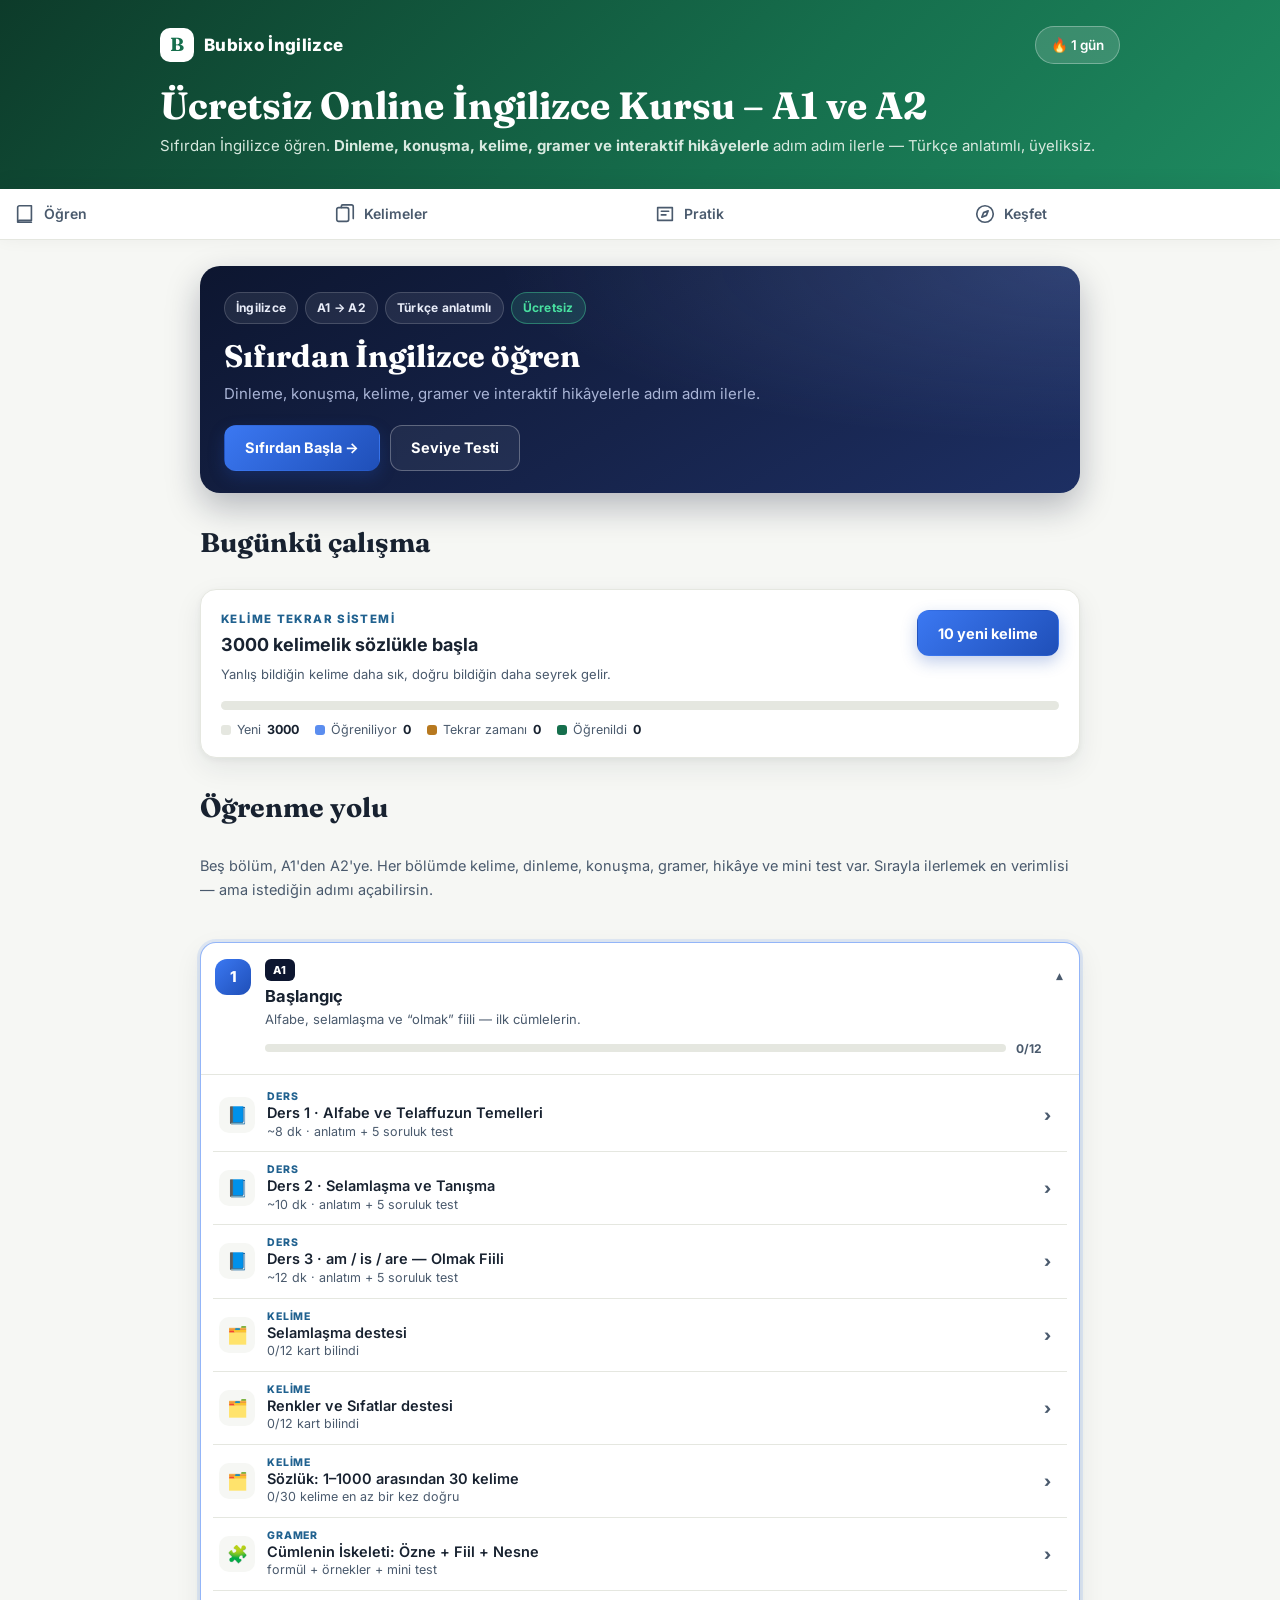
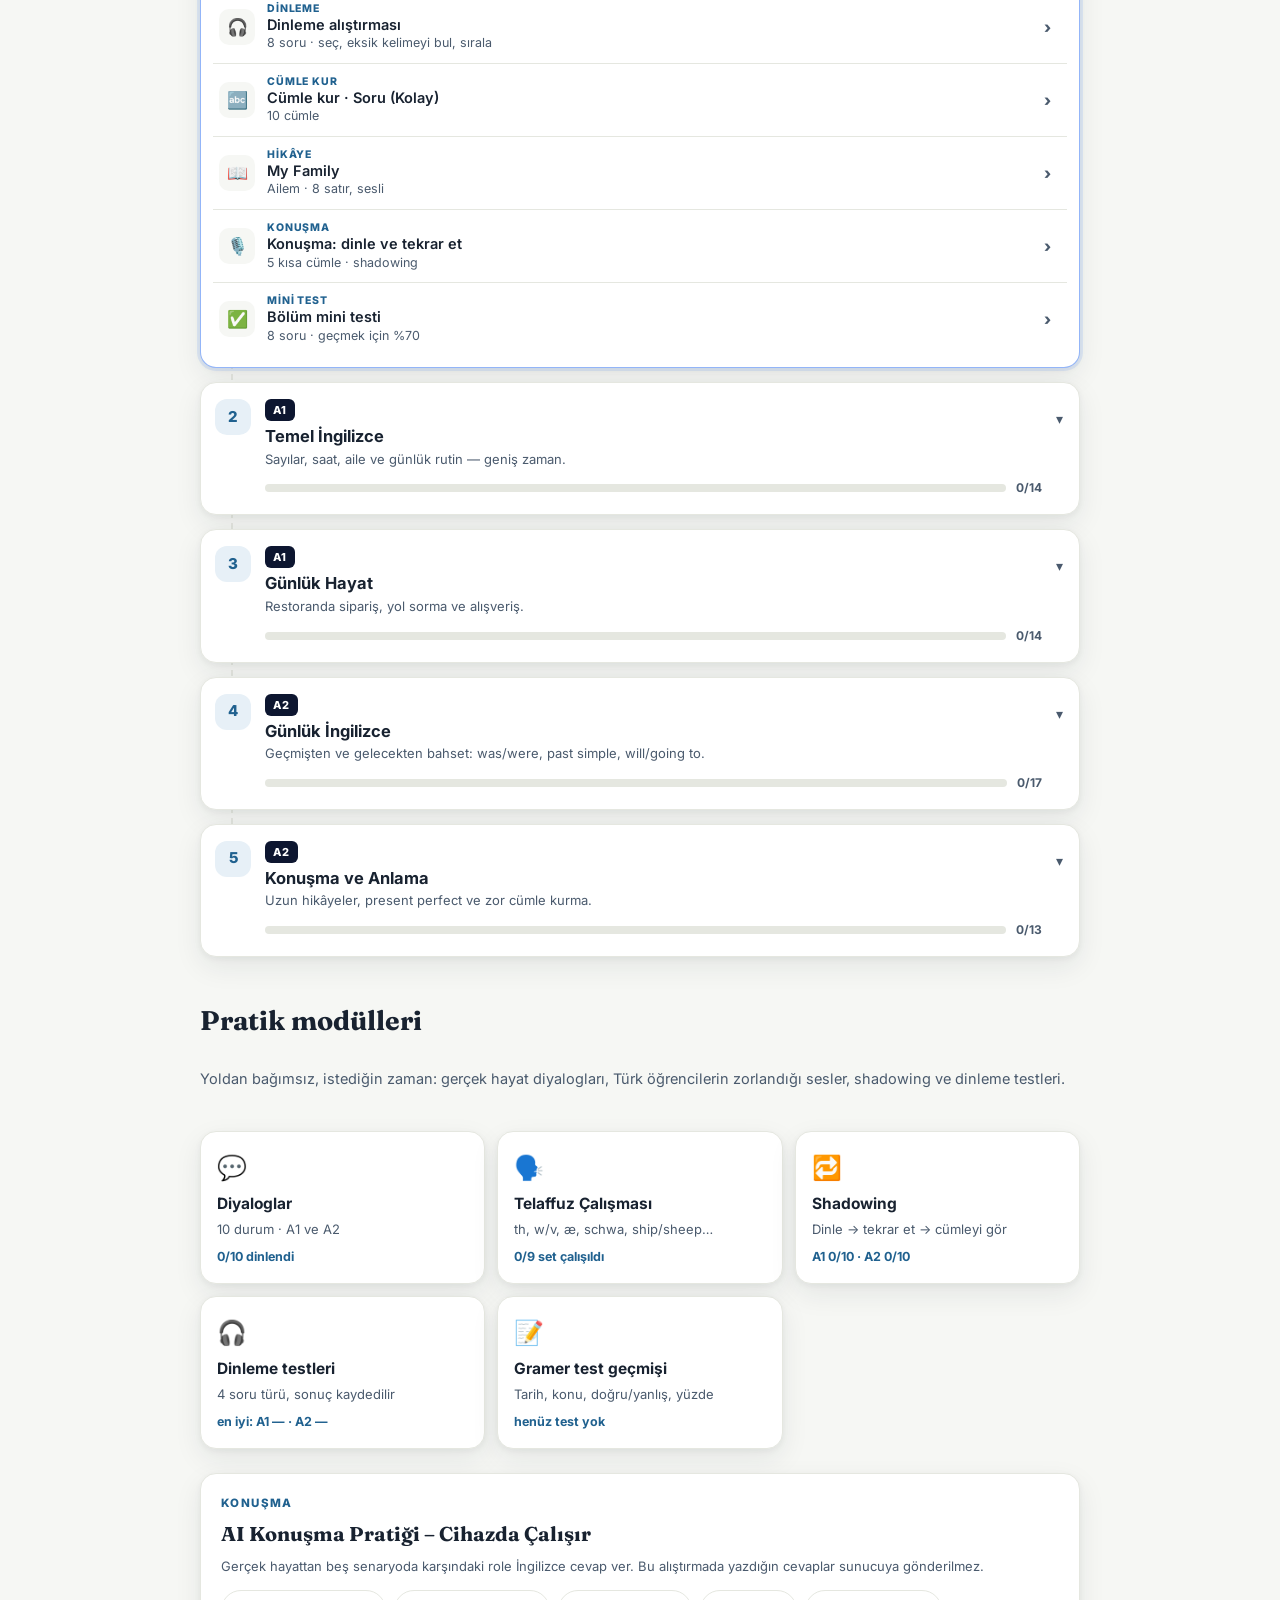
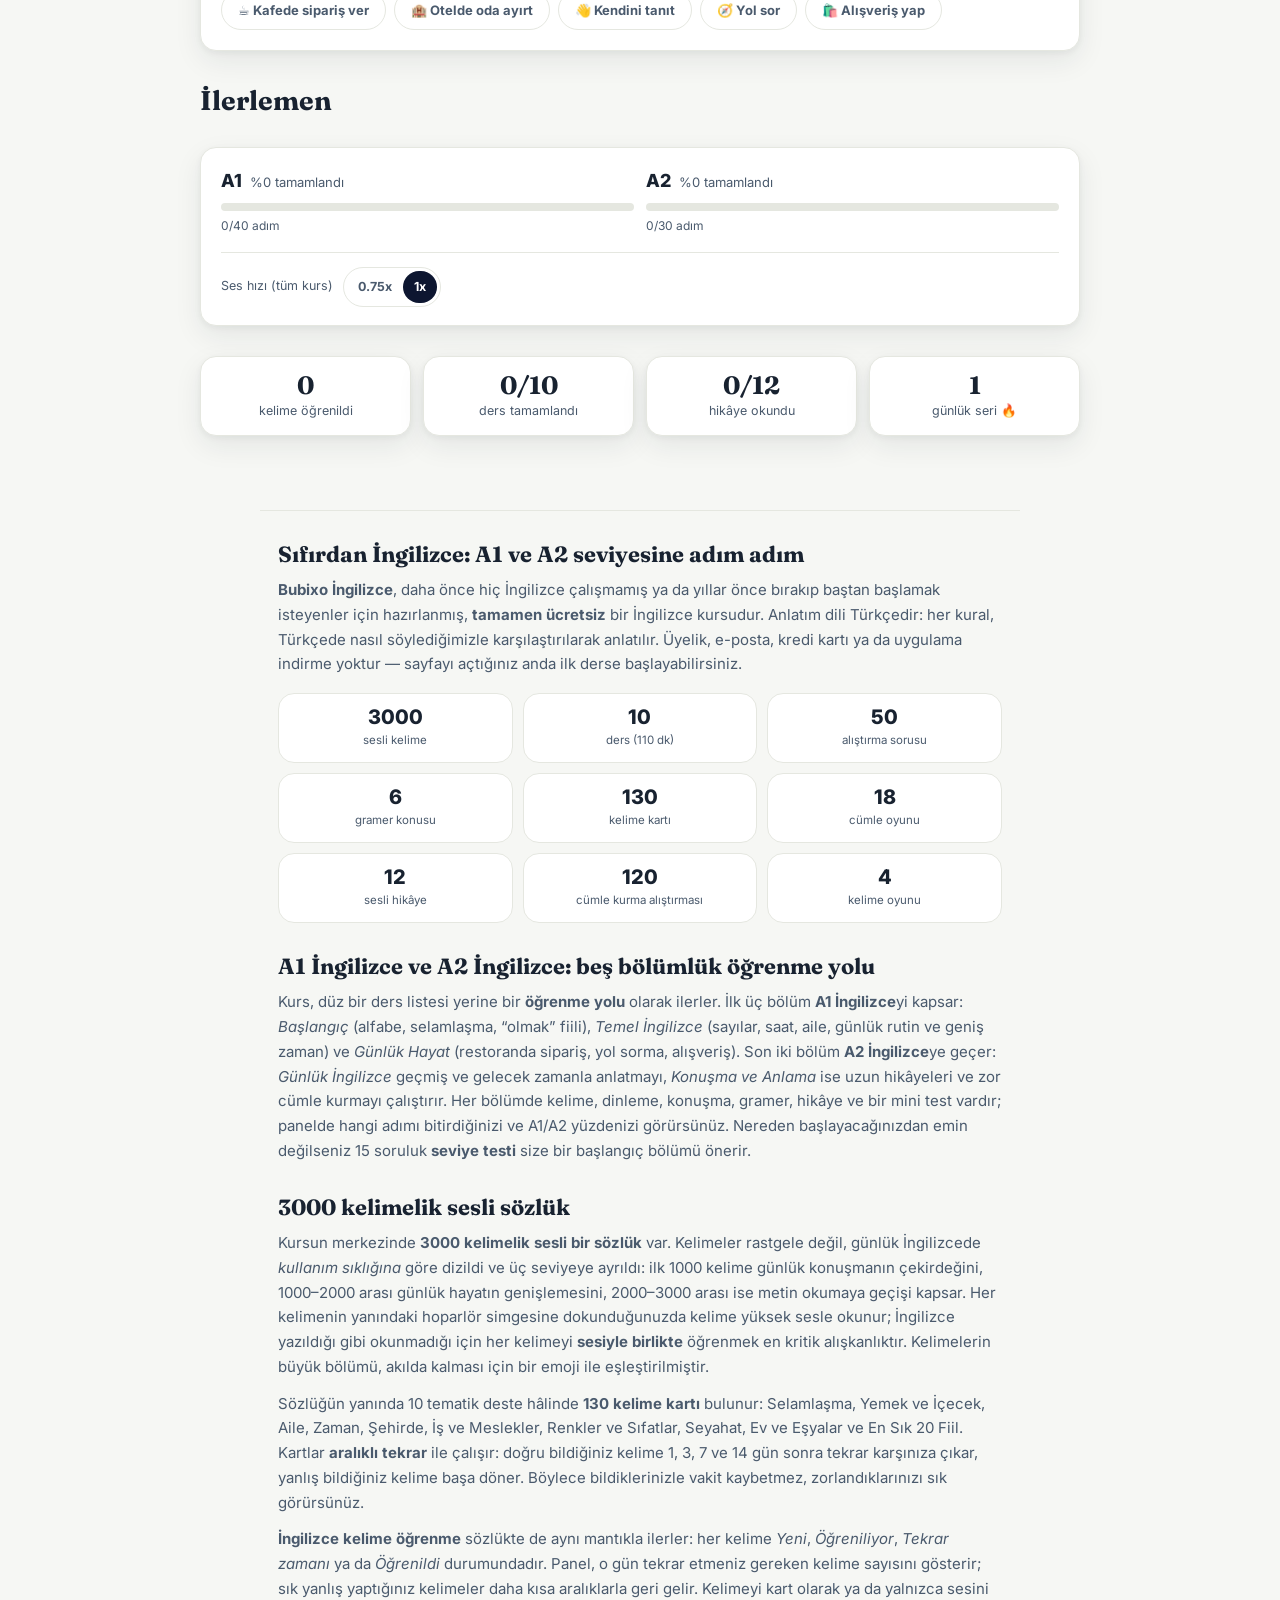
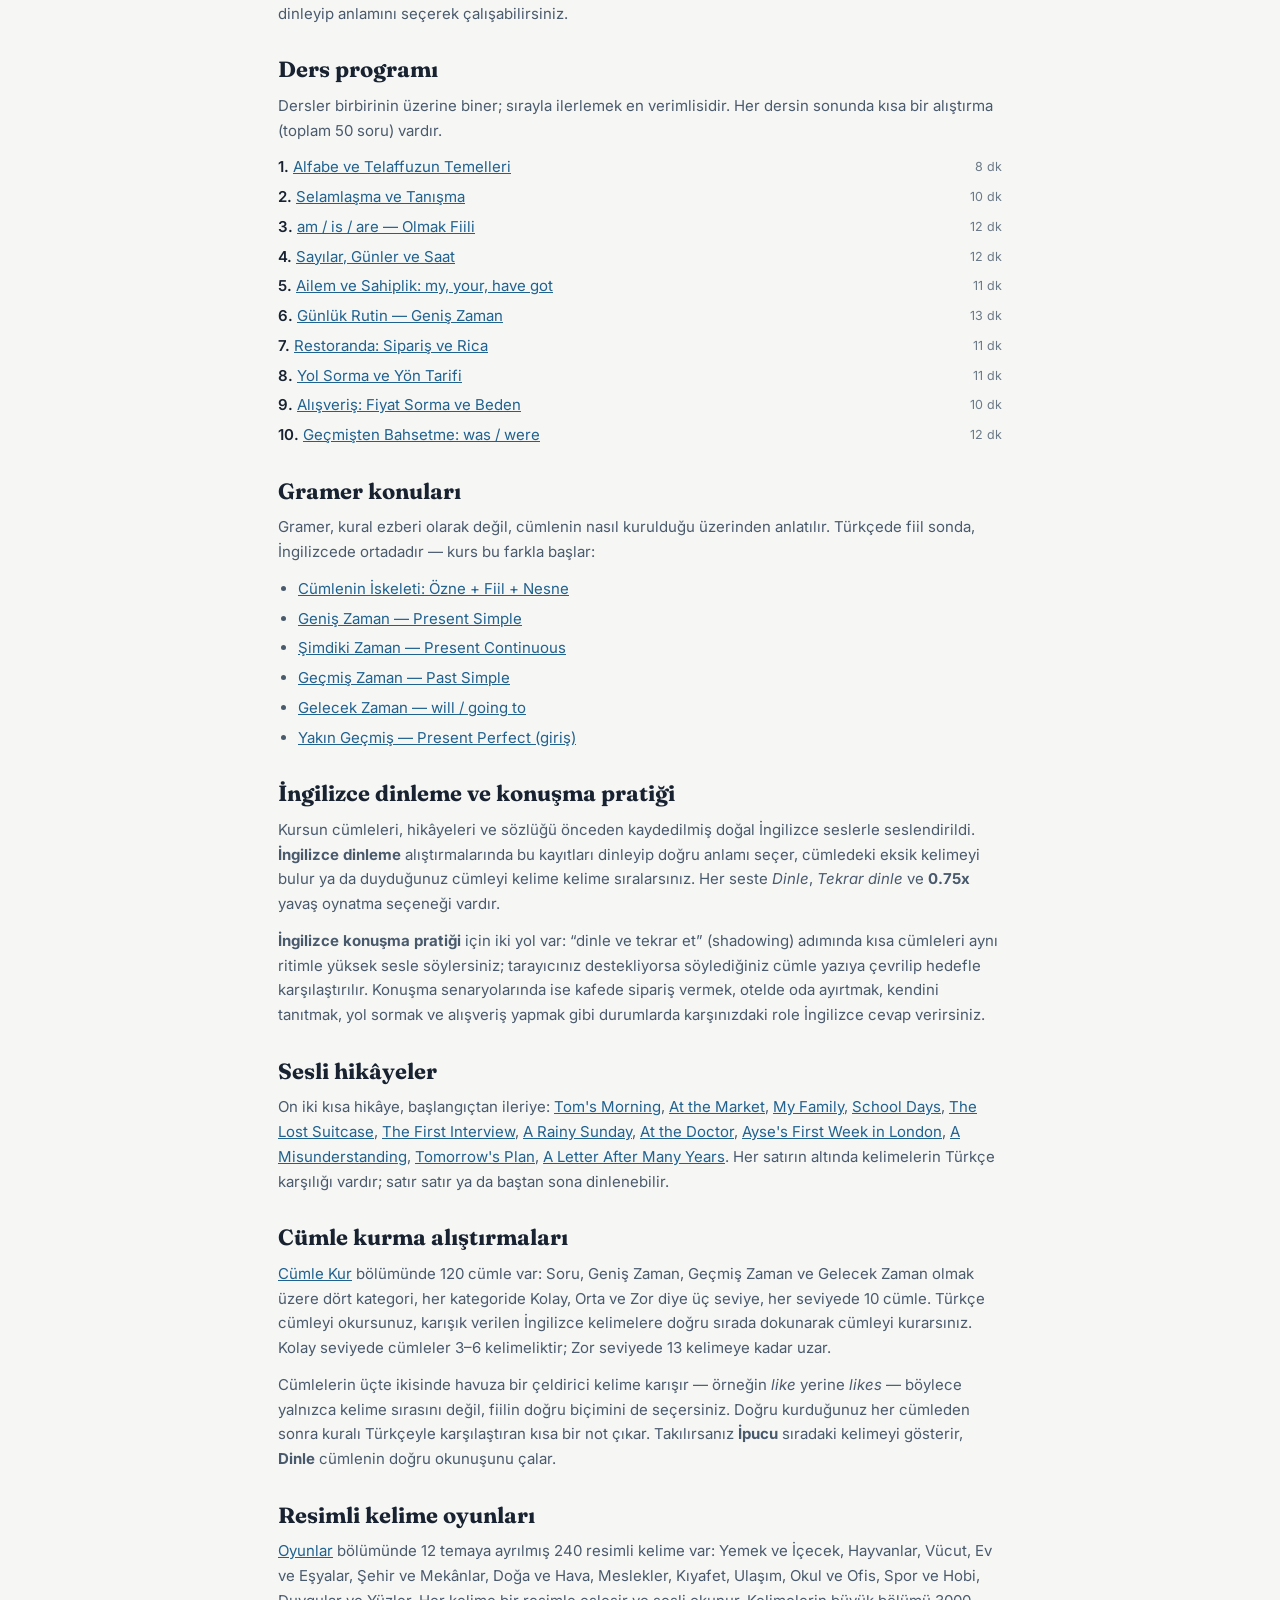
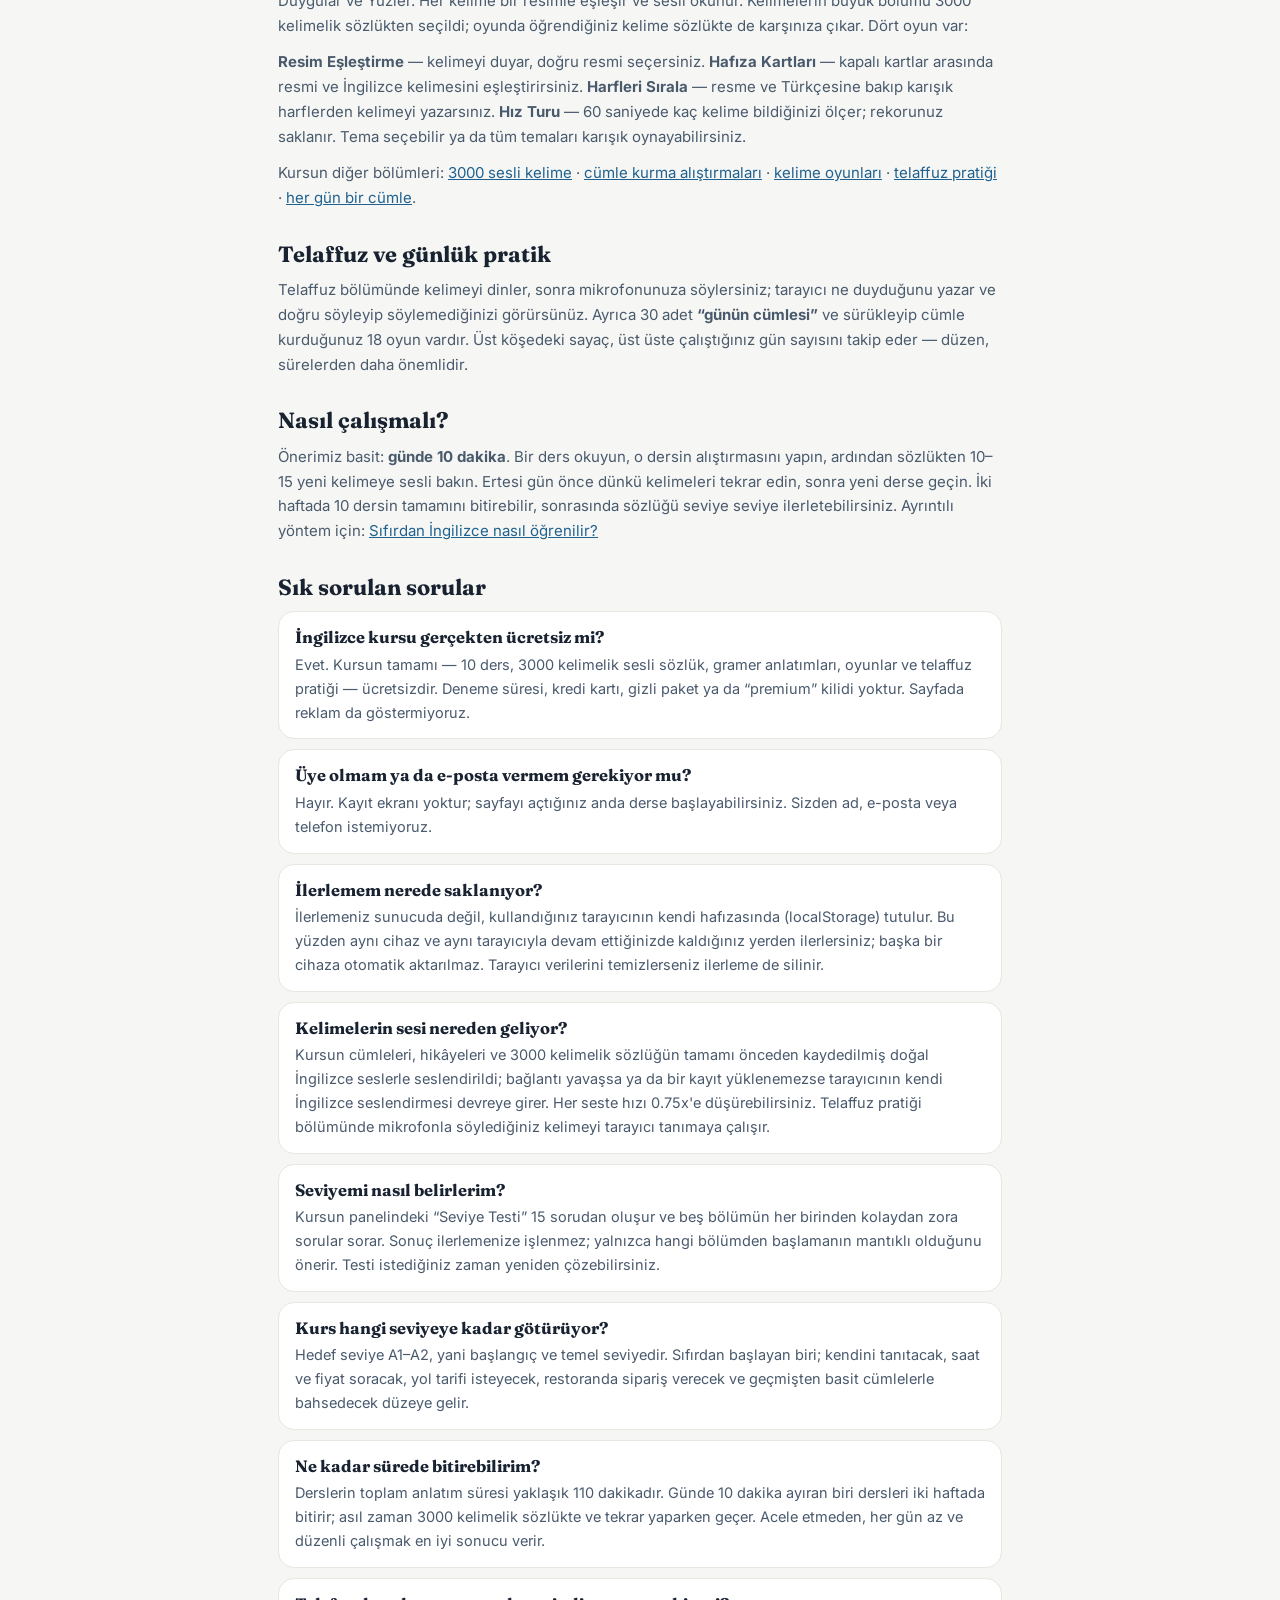
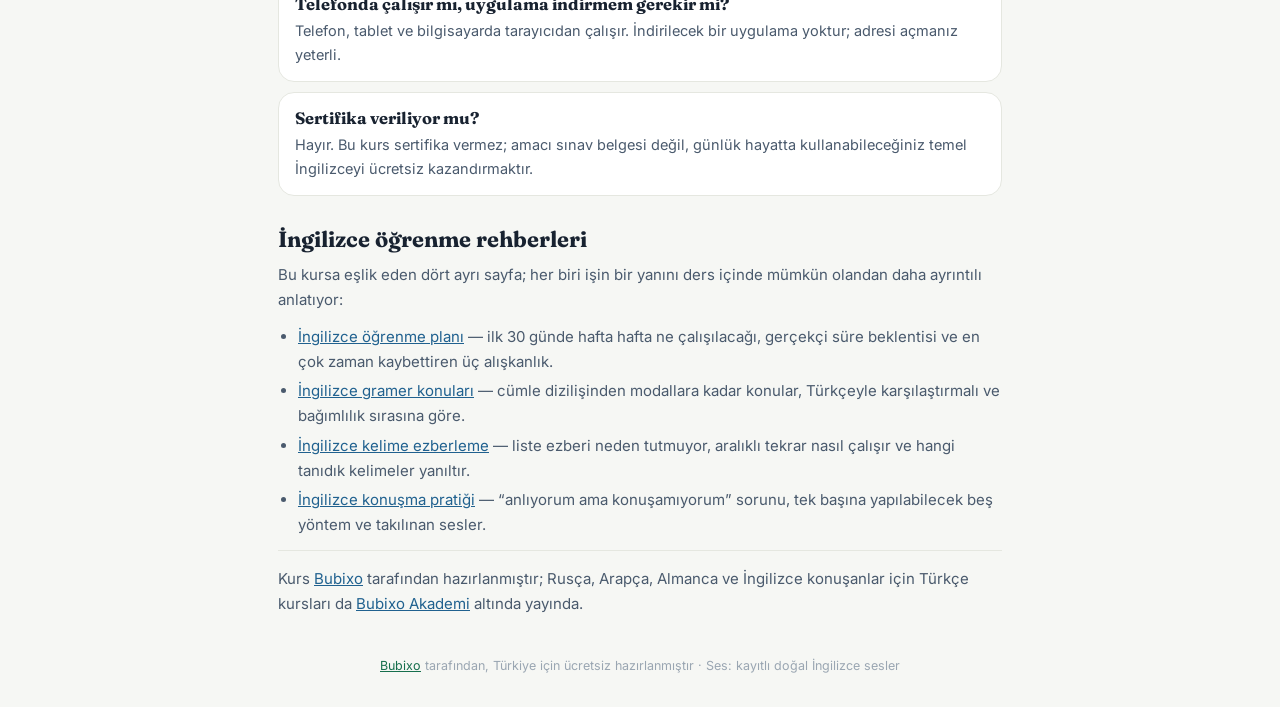
==== index.html @ 463f366c "Use learning dashboard as Öğren tab" ====
<!doctype html>
<html lang="tr">

<head>
  <meta charset="utf-8">
  <meta name="viewport" content="width=device-width, initial-scale=1">
  <title>Ücretsiz İngilizce Kursu — Sıfırdan 3000 Sesli Kelime | Bubixo</title>
  <meta name="description"
    content="Sıfırdan A1–A2 İngilizce: Türkçe anlatımlı 10 ders, 3000 kelimelik sesli sözlük, dinleme ve konuşma pratiği. Üyelik yok, reklam yok, tamamen ücretsiz.">
  <link rel="canonical" href="https://www.bubixo.com/ingilizce/">
  <link rel="manifest" href="manifest.json">
  <meta name="theme-color" content="#166f4d">
  <link rel="apple-touch-icon" href="apple-touch-icon.png">
  <meta name="apple-mobile-web-app-capable" content="yes">
  <meta name="apple-mobile-web-app-status-bar-style" content="black-translucent">
  <meta name="apple-mobile-web-app-title" content="İngilizce">
  <link rel="icon" href="icon-192.png" sizes="192x192" type="image/png">
  <meta name="robots" content="index,follow,max-image-preview:large,max-snippet:-1,max-video-preview:-1">
  <link rel="alternate" hreflang="tr" href="https://www.bubixo.com/ingilizce/">
  <link rel="alternate" hreflang="x-default" href="https://www.bubixo.com/ingilizce/">
  <link rel="preconnect" href="https://fonts.googleapis.com">
  <link rel="preconnect" href="https://fonts.gstatic.com" crossorigin>
  <link
    href="https://fonts.googleapis.com/css2?family=Inter:wght@400;500;600;700;800&family=Fraunces:opsz,wght@9..144,600;9..144,700&display=swap"
    rel="stylesheet">
  <meta property="og:url" content="https://www.bubixo.com/ingilizce/">
  <meta property="og:type" content="website">
  <meta property="og:site_name" content="Bubixo">
  <meta property="og:locale" content="tr_TR">
  <meta property="og:title" content="Ücretsiz İngilizce Kursu — Sıfırdan 3000 Sesli Kelime">
  <meta property="og:description"
    content="Türkçe anlatımlı 10 ders, 12 sesli hikâye, 120 cümle kurma alıştırması, 4 resimli kelime oyunu ve 3000 kelimelik sesli sözlük. Üyelik yok, ücret yok.">
  <meta property="og:image" content="assets/ingilizce-kapak-v2.jpg">
  <meta property="og:image:secure_url" content="assets/ingilizce-kapak-v2.jpg">
  <meta property="og:image:type" content="image/jpeg">
  <meta property="og:image:width" content="1200">
  <meta property="og:image:height" content="630">
  <meta property="og:image:alt" content="Bubixo İngilizce — sıfırdan İngilizce, üyelik olmadan">
  <meta name="twitter:card" content="summary_large_image">
  <meta name="twitter:image" content="assets/ingilizce-kapak-v2.jpg">
  <link rel="stylesheet" href="kurs.css">
  <link rel="stylesheet" href="yol.css">
</head>

<body>

  <header class="top">
    <div class="top-row">
      <div class="brand"><span class="logo">B</span> Bubixo İngilizce</div>
      <div class="streak" id="streak">🔥 0 gün</div>
    </div>
    <h1>Ücretsiz Online İngilizce Kursu – A1 ve A2</h1>
    <p>Sıfırdan İngilizce öğren. <b>Dinleme, konuşma, kelime, gramer ve interaktif hikâyelerle</b> adım adım ilerle —
      Türkçe anlatımlı, üyeliksiz.</p>
  </header>

  <nav class="nav" id="nav" aria-label="Ana gezinme">
    <button data-v="yol" class="on" aria-label="Öğren"><svg viewBox="0 0 24 24"><path d="M4 19V5a2 2 0 0 1 2-2h13v16H6a2 2 0 0 0-2 2zm0 0a2 2 0 0 0 2 2h13"/></svg>Öğren</button>
    <button data-v="kelime" aria-label="Kelimeler"><svg viewBox="0 0 24 24"><rect x="3" y="5" width="13" height="15" rx="2"/><path d="M8 5V3.5A1.5 1.5 0 0 1 9.5 2H19a2 2 0 0 1 2 2v13"/></svg>Kelimeler</button>
    <button data-v="pratik" aria-label="Pratik"><svg viewBox="0 0 24 24"><path d="M4 5h16v14H4zM8 9h8M8 13h5"/></svg>Pratik</button>
    <button data-v="kesfet" aria-label="Keşfet"><svg viewBox="0 0 24 24"><circle cx="12" cy="12" r="9"/><path d="m15.5 8.5-2 5-5 2 2-5z"/></svg>Keşfet</button>
  </nav>  <main class="wrap">
    <section class="view" id="v-pratik"></section>
    <section class="view" id="v-kesfet"></section>
    <section class="view on" id="v-dersler"></section>
    <section class="view" id="v-kelime"></section>
    <section class="view" id="v-gramer"></section>
    <section class="view" id="v-telaffuz"></section>
    <section class="view" id="v-gunluk"></section>
    <section class="view" id="v-hikaye"></section>
    <section class="view" id="v-kur"></section>
    <section class="view" id="v-oyun"></section>
  </main>

  <section class="sx" id="kurs-hakkinda">
    <h2>Sıfırdan İngilizce: A1 ve A2 seviyesine adım adım</h2>
    <p><strong>Bubixo İngilizce</strong>, daha önce hiç İngilizce çalışmamış ya da yıllar önce
      bırakıp baştan başlamak isteyenler için hazırlanmış, <strong>tamamen ücretsiz</strong> bir
      İngilizce kursudur. Anlatım dili Türkçedir: her kural, Türkçede nasıl söylediğimizle
      karşılaştırılarak anlatılır. Üyelik, e-posta, kredi kartı ya da uygulama indirme yoktur —
      sayfayı açtığınız anda ilk derse başlayabilirsiniz.</p>

    <ul class="sx-nums">
      <li><b>3000</b><span>sesli kelime</span></li>
      <li><b>10</b><span>ders (110 dk)</span></li>
      <li><b>50</b><span>alıştırma sorusu</span></li>
      <li><b>6</b><span>gramer konusu</span></li>
      <li><b>130</b><span>kelime kartı</span></li>
      <li><b>18</b><span>cümle oyunu</span></li>
      <li><b>12</b><span>sesli hikâye</span></li>
      <li><b>120</b><span>cümle kurma alıştırması</span></li>
      <li><b>4</b><span>kelime oyunu</span></li>
    </ul>

    <h2>A1 İngilizce ve A2 İngilizce: beş bölümlük öğrenme yolu</h2>
    <p>Kurs, düz bir ders listesi yerine bir <strong>öğrenme yolu</strong> olarak ilerler. İlk üç bölüm
      <strong>A1 İngilizce</strong>yi kapsar: <em>Başlangıç</em> (alfabe, selamlaşma, “olmak” fiili),
      <em>Temel İngilizce</em> (sayılar, saat, aile, günlük rutin ve geniş zaman) ve <em>Günlük Hayat</em>
      (restoranda sipariş, yol sorma, alışveriş). Son iki bölüm <strong>A2 İngilizce</strong>ye geçer:
      <em>Günlük İngilizce</em> geçmiş ve gelecek zamanla anlatmayı, <em>Konuşma ve Anlama</em> ise uzun
      hikâyeleri ve zor cümle kurmayı çalıştırır. Her bölümde kelime, dinleme, konuşma, gramer, hikâye
      ve bir mini test vardır; panelde hangi adımı bitirdiğinizi ve A1/A2 yüzdenizi görürsünüz.
      Nereden başlayacağınızdan emin değilseniz 15 soruluk <strong>seviye testi</strong> size bir başlangıç
      bölümü önerir.
    </p>

    <h2>3000 kelimelik sesli sözlük</h2>
    <p>Kursun merkezinde <strong>3000 kelimelik sesli bir sözlük</strong> var. Kelimeler
      rastgele değil, günlük İngilizcede <em>kullanım sıklığına</em> göre dizildi ve üç seviyeye
      ayrıldı: ilk 1000 kelime günlük konuşmanın çekirdeğini, 1000–2000 arası günlük hayatın
      genişlemesini, 2000–3000 arası ise metin okumaya geçişi kapsar. Her kelimenin yanındaki
      hoparlör simgesine dokunduğunuzda kelime yüksek sesle okunur; İngilizce yazıldığı gibi
      okunmadığı için her kelimeyi <strong>sesiyle birlikte</strong> öğrenmek en kritik alışkanlıktır.
      Kelimelerin büyük bölümü, akılda kalması için bir emoji ile eşleştirilmiştir.</p>
    <p>Sözlüğün yanında 10 tematik deste hâlinde <strong>130 kelime kartı</strong> bulunur:
      Selamlaşma, Yemek ve İçecek, Aile, Zaman, Şehirde, İş ve Meslekler, Renkler ve Sıfatlar, Seyahat, Ev ve Eşyalar ve
      En Sık 20 Fiil. Kartlar <strong>aralıklı tekrar</strong> ile çalışır: doğru bildiğiniz kelime 1, 3, 7 ve 14 gün
      sonra tekrar karşınıza çıkar, yanlış bildiğiniz kelime başa döner. Böylece bildiklerinizle vakit kaybetmez,
      zorlandıklarınızı sık görürsünüz.</p>
    <p><strong>İngilizce kelime öğrenme</strong> sözlükte de aynı mantıkla ilerler: her kelime
      <em>Yeni</em>, <em>Öğreniliyor</em>, <em>Tekrar zamanı</em> ya da <em>Öğrenildi</em> durumundadır.
      Panel, o gün tekrar etmeniz gereken kelime sayısını gösterir; sık yanlış yaptığınız kelimeler daha kısa
      aralıklarla geri gelir. Kelimeyi kart olarak ya da yalnızca sesini dinleyip anlamını seçerek
      çalışabilirsiniz.
    </p>

    <h2>Ders programı</h2>
    <p>Dersler birbirinin üzerine biner; sırayla ilerlemek en verimlisidir. Her dersin sonunda
      kısa bir alıştırma (toplam 50 soru) vardır.</p>
    <ol class="sx-list">
      <li><span class="sx-t"><a href="https://www.bubixo.com/ingilizce/ders/1-alfabe-ve-telaffuzun-temelleri/">Alfabe ve
            Telaffuzun Temelleri</a></span><span class="sx-m">8 dk</span></li>
      <li><span class="sx-t"><a href="https://www.bubixo.com/ingilizce/ders/2-selamlasma-ve-tanisma/">Selamlaşma ve
            Tanışma</a></span><span class="sx-m">10 dk</span></li>
      <li><span class="sx-t"><a href="https://www.bubixo.com/ingilizce/ders/3-am-is-are/">am / is / are — Olmak
            Fiili</a></span><span class="sx-m">12 dk</span></li>
      <li><span class="sx-t"><a href="https://www.bubixo.com/ingilizce/ders/4-sayilar-gunler-ve-saat/">Sayılar, Günler
            ve Saat</a></span><span class="sx-m">12 dk</span></li>
      <li><span class="sx-t"><a href="https://www.bubixo.com/ingilizce/ders/5-ailem-ve-sahiplik/">Ailem ve Sahiplik: my,
            your, have got</a></span><span class="sx-m">11 dk</span></li>
      <li><span class="sx-t"><a href="https://www.bubixo.com/ingilizce/ders/6-gunluk-rutin/">Günlük Rutin — Geniş
            Zaman</a></span><span class="sx-m">13 dk</span></li>
      <li><span class="sx-t"><a href="https://www.bubixo.com/ingilizce/ders/7-restoranda/">Restoranda: Sipariş ve
            Rica</a></span><span class="sx-m">11 dk</span></li>
      <li><span class="sx-t"><a href="https://www.bubixo.com/ingilizce/ders/8-yol-sorma-ve-yon-tarifi/">Yol Sorma ve Yön
            Tarifi</a></span><span class="sx-m">11 dk</span></li>
      <li><span class="sx-t"><a href="https://www.bubixo.com/ingilizce/ders/9-alisveris/">Alışveriş: Fiyat Sorma ve
            Beden</a></span><span class="sx-m">10 dk</span></li>
      <li><span class="sx-t"><a href="https://www.bubixo.com/ingilizce/ders/10-gecmisten-bahsetme/">Geçmişten Bahsetme:
            was / were</a></span><span class="sx-m">12 dk</span></li>
    </ol>

    <h2>Gramer konuları</h2>
    <p>Gramer, kural ezberi olarak değil, cümlenin nasıl kurulduğu üzerinden anlatılır.
      Türkçede fiil sonda, İngilizcede ortadadır — kurs bu farkla başlar:</p>
    <ul class="sx-list">
      <li><a href="https://www.bubixo.com/ingilizce/gramer/1-cumlenin-iskeleti/">Cümlenin İskeleti: Özne + Fiil +
          Nesne</a></li>
      <li><a href="https://www.bubixo.com/ingilizce/gramer/2-genis-zaman/">Geniş Zaman — Present Simple</a></li>
      <li><a href="https://www.bubixo.com/ingilizce/gramer/3-simdiki-zaman/">Şimdiki Zaman — Present Continuous</a></li>
      <li><a href="https://www.bubixo.com/ingilizce/gramer/4-gecmis-zaman/">Geçmiş Zaman — Past Simple</a></li>
      <li><a href="https://www.bubixo.com/ingilizce/gramer/5-gelecek-zaman/">Gelecek Zaman — will / going to</a></li>
      <li><a href="https://www.bubixo.com/ingilizce/gramer/6-yakin-gecmis/">Yakın Geçmiş — Present Perfect (giriş)</a>
      </li>
    </ul>

    <h2>İngilizce dinleme ve konuşma pratiği</h2>
    <p>Kursun cümleleri, hikâyeleri ve sözlüğü önceden kaydedilmiş doğal İngilizce seslerle
      seslendirildi. <strong>İngilizce dinleme</strong> alıştırmalarında bu kayıtları dinleyip doğru anlamı
      seçer, cümledeki eksik kelimeyi bulur ya da duyduğunuz cümleyi kelime kelime sıralarsınız. Her seste
      <em>Dinle</em>, <em>Tekrar dinle</em> ve <strong>0.75x</strong> yavaş oynatma seçeneği vardır.
    </p>
    <p><strong>İngilizce konuşma pratiği</strong> için iki yol var: “dinle ve tekrar et” (shadowing)
      adımında kısa cümleleri aynı ritimle yüksek sesle söylersiniz; tarayıcınız destekliyorsa söylediğiniz
      cümle yazıya çevrilip hedefle karşılaştırılır. Konuşma senaryolarında ise kafede sipariş vermek,
      otelde oda ayırtmak, kendini tanıtmak, yol sormak ve alışveriş yapmak gibi durumlarda karşınızdaki
      role İngilizce cevap verirsiniz.</p>

    <h2>Sesli hikâyeler</h2>
    <p>On iki kısa hikâye, başlangıçtan ileriye: <a
        href="https://www.bubixo.com/ingilizce/hikaye/1-tom-s-morning/">Tom&#39;s Morning</a>, <a
        href="https://www.bubixo.com/ingilizce/hikaye/2-at-the-market/">At the Market</a>, <a
        href="https://www.bubixo.com/ingilizce/hikaye/3-my-family/">My Family</a>, <a
        href="https://www.bubixo.com/ingilizce/hikaye/4-school-days/">School Days</a>, <a
        href="https://www.bubixo.com/ingilizce/hikaye/5-the-lost-suitcase/">The Lost Suitcase</a>, <a
        href="https://www.bubixo.com/ingilizce/hikaye/6-the-first-interview/">The First Interview</a>, <a
        href="https://www.bubixo.com/ingilizce/hikaye/7-a-rainy-sunday/">A Rainy Sunday</a>, <a
        href="https://www.bubixo.com/ingilizce/hikaye/8-at-the-doctor/">At the Doctor</a>, <a
        href="https://www.bubixo.com/ingilizce/hikaye/9-ayse-s-first-week-in-london/">Ayse&#39;s First Week in
        London</a>, <a href="https://www.bubixo.com/ingilizce/hikaye/10-a-misunderstanding/">A Misunderstanding</a>, <a
        href="https://www.bubixo.com/ingilizce/hikaye/11-tomorrow-s-plan/">Tomorrow&#39;s Plan</a>, <a
        href="https://www.bubixo.com/ingilizce/hikaye/12-a-letter-after-many-years/">A Letter After Many Years</a>.
      Her satırın altında kelimelerin Türkçe karşılığı vardır; satır satır ya da baştan sona dinlenebilir.</p>
    <h2>Cümle kurma alıştırmaları</h2>
    <p><a href="https://www.bubixo.com/ingilizce/cumle-kur/">Cümle Kur</a> bölümünde 120 cümle var: Soru, Geniş Zaman,
      Geçmiş Zaman
      ve Gelecek Zaman olmak üzere dört kategori, her kategoride Kolay, Orta ve Zor diye üç seviye,
      her seviyede 10 cümle. Türkçe cümleyi okursunuz, karışık verilen İngilizce kelimelere doğru
      sırada dokunarak cümleyi kurarsınız. Kolay seviyede cümleler 3–6 kelimeliktir; Zor seviyede
      13 kelimeye kadar uzar.</p>
    <p>Cümlelerin üçte ikisinde havuza bir çeldirici kelime karışır — örneğin <em>like</em> yerine
      <em>likes</em> — böylece yalnızca kelime sırasını değil, fiilin doğru biçimini de seçersiniz.
      Doğru kurduğunuz her cümleden sonra kuralı Türkçeyle karşılaştıran kısa bir not çıkar.
      Takılırsanız <strong>İpucu</strong> sıradaki kelimeyi gösterir, <strong>Dinle</strong> cümlenin
      doğru okunuşunu çalar.
    </p>

    <h2>Resimli kelime oyunları</h2>
    <p><a href="https://www.bubixo.com/ingilizce/oyunlar/">Oyunlar</a> bölümünde 12 temaya ayrılmış 240 resimli kelime
      var:
      Yemek ve İçecek, Hayvanlar, Vücut, Ev ve Eşyalar, Şehir ve Mekânlar, Doğa ve Hava, Meslekler,
      Kıyafet, Ulaşım, Okul ve Ofis, Spor ve Hobi, Duygular ve Yüzler. Her kelime bir resimle eşleşir
      ve sesli okunur. Kelimelerin büyük bölümü 3000 kelimelik sözlükten seçildi; oyunda öğrendiğiniz
      kelime sözlükte de karşınıza çıkar. Dört oyun var:</p>
    <p><strong>Resim Eşleştirme</strong> — kelimeyi duyar, doğru resmi seçersiniz.
      <strong>Hafıza Kartları</strong> — kapalı kartlar arasında resmi ve İngilizce kelimesini eşleştirirsiniz.
      <strong>Harfleri Sırala</strong> — resme ve Türkçesine bakıp karışık harflerden kelimeyi yazarsınız.
      <strong>Hız Turu</strong> — 60 saniyede kaç kelime bildiğinizi ölçer; rekorunuz saklanır.
      Tema seçebilir ya da tüm temaları karışık oynayabilirsiniz.
    </p>

    <p>Kursun diğer bölümleri: <a href="https://www.bubixo.com/ingilizce/kelimeler/">3000 sesli kelime</a> ·
      <a href="https://www.bubixo.com/ingilizce/cumle-kur/">cümle kurma alıştırmaları</a> · <a
        href="https://www.bubixo.com/ingilizce/oyunlar/">kelime oyunları</a> ·
      <a href="https://www.bubixo.com/ingilizce/telaffuz/">telaffuz pratiği</a> · <a
        href="https://www.bubixo.com/ingilizce/her-gun/">her gün bir cümle</a>.
    </p>

    <h2>Telaffuz ve günlük pratik</h2>
    <p>Telaffuz bölümünde kelimeyi dinler, sonra mikrofonunuza söylersiniz; tarayıcı ne
      duyduğunu yazar ve doğru söyleyip söylemediğinizi görürsünüz. Ayrıca 30 adet
      <strong>&ldquo;günün cümlesi&rdquo;</strong> ve sürükleyip cümle kurduğunuz 18 oyun vardır.
      Üst köşedeki sayaç, üst üste çalıştığınız gün sayısını takip eder — düzen, sürelerden
      daha önemlidir.
    </p>

    <h2>Nasıl çalışmalı?</h2>
    <p>Önerimiz basit: <strong>günde 10 dakika</strong>. Bir ders okuyun, o dersin
      alıştırmasını yapın, ardından sözlükten 10–15 yeni kelimeye sesli bakın. Ertesi gün önce
      dünkü kelimeleri tekrar edin, sonra yeni derse geçin. İki haftada 10 dersin tamamını
      bitirebilir, sonrasında sözlüğü seviye seviye ilerletebilirsiniz. Ayrıntılı yöntem için: <a
        href="https://www.bubixo.com/blog/sifirdan-ingilizce-nasil-ogrenilir/">Sıfırdan İngilizce nasıl öğrenilir?</a>
    </p>

    <h2>Sık sorulan sorular</h2>
    <div class="sx-q">
      <h3>İngilizce kursu gerçekten ücretsiz mi?</h3>
      <p>Evet. Kursun tamamı — 10 ders, 3000 kelimelik sesli sözlük, gramer anlatımları, oyunlar ve telaffuz pratiği —
        ücretsizdir. Deneme süresi, kredi kartı, gizli paket ya da &ldquo;premium&rdquo; kilidi yoktur. Sayfada reklam
        da göstermiyoruz.</p>
    </div>
    <div class="sx-q">
      <h3>Üye olmam ya da e-posta vermem gerekiyor mu?</h3>
      <p>Hayır. Kayıt ekranı yoktur; sayfayı açtığınız anda derse başlayabilirsiniz. Sizden ad, e-posta veya telefon
        istemiyoruz.</p>
    </div>
    <div class="sx-q">
      <h3>İlerlemem nerede saklanıyor?</h3>
      <p>İlerlemeniz sunucuda değil, kullandığınız tarayıcının kendi hafızasında (localStorage) tutulur. Bu yüzden aynı
        cihaz ve aynı tarayıcıyla devam ettiğinizde kaldığınız yerden ilerlersiniz; başka bir cihaza otomatik
        aktarılmaz. Tarayıcı verilerini temizlerseniz ilerleme de silinir.</p>
    </div>
    <div class="sx-q">
      <h3>Kelimelerin sesi nereden geliyor?</h3>
      <p>Kursun cümleleri, hikâyeleri ve 3000 kelimelik sözlüğün tamamı önceden kaydedilmiş doğal İngilizce seslerle
        seslendirildi; bağlantı yavaşsa ya da bir kayıt yüklenemezse tarayıcının kendi İngilizce seslendirmesi devreye
        girer. Her seste hızı 0.75x'e düşürebilirsiniz. Telaffuz pratiği bölümünde mikrofonla söylediğiniz kelimeyi
        tarayıcı tanımaya çalışır.</p>
    </div>
    <div class="sx-q">
      <h3>Seviyemi nasıl belirlerim?</h3>
      <p>Kursun panelindeki “Seviye Testi” 15 sorudan oluşur ve beş bölümün her birinden kolaydan zora sorular sorar.
        Sonuç ilerlemenize işlenmez; yalnızca hangi bölümden başlamanın mantıklı olduğunu önerir. Testi istediğiniz
        zaman yeniden çözebilirsiniz.</p>
    </div>
    <div class="sx-q">
      <h3>Kurs hangi seviyeye kadar götürüyor?</h3>
      <p>Hedef seviye A1–A2, yani başlangıç ve temel seviyedir. Sıfırdan başlayan biri; kendini tanıtacak, saat ve fiyat
        soracak, yol tarifi isteyecek, restoranda sipariş verecek ve geçmişten basit cümlelerle bahsedecek düzeye gelir.
      </p>
    </div>
    <div class="sx-q">
      <h3>Ne kadar sürede bitirebilirim?</h3>
      <p>Derslerin toplam anlatım süresi yaklaşık 110 dakikadır. Günde 10 dakika ayıran biri dersleri iki haftada
        bitirir; asıl zaman 3000 kelimelik sözlükte ve tekrar yaparken geçer. Acele etmeden, her gün az ve düzenli
        çalışmak en iyi sonucu verir.</p>
    </div>
    <div class="sx-q">
      <h3>Telefonda çalışır mı, uygulama indirmem gerekir mi?</h3>
      <p>Telefon, tablet ve bilgisayarda tarayıcıdan çalışır. İndirilecek bir uygulama yoktur; adresi açmanız yeterli.
      </p>
    </div>
    <div class="sx-q">
      <h3>Sertifika veriliyor mu?</h3>
      <p>Hayır. Bu kurs sertifika vermez; amacı sınav belgesi değil, günlük hayatta kullanabileceğiniz temel İngilizceyi
        ücretsiz kazandırmaktır.</p>
    </div>

    <h2>İngilizce öğrenme rehberleri</h2>
    <p>Bu kursa eşlik eden dört ayrı sayfa; her biri işin bir yanını ders içinde mümkün olandan daha ayrıntılı
      anlatıyor:</p>
    <ul class="sx-list">
      <li><a href="https://www.bubixo.com/ingilizce/ingilizce-ogrenme-plani/">İngilizce öğrenme planı</a> — ilk 30 günde
        hafta hafta ne çalışılacağı, gerçekçi süre beklentisi ve en çok zaman kaybettiren üç alışkanlık.</li>
      <li><a href="https://www.bubixo.com/ingilizce/ingilizce-gramer-konulari/">İngilizce gramer konuları</a> — cümle
        dizilişinden modallara kadar konular, Türkçeyle karşılaştırmalı ve bağımlılık sırasına göre.</li>
      <li><a href="https://www.bubixo.com/ingilizce/ingilizce-kelime-ezberleme/">İngilizce kelime ezberleme</a> — liste
        ezberi neden tutmuyor, aralıklı tekrar nasıl çalışır ve hangi tanıdık kelimeler yanıltır.</li>
      <li><a href="https://www.bubixo.com/ingilizce/ingilizce-konusma-pratigi/">İngilizce konuşma pratiği</a> —
        “anlıyorum ama konuşamıyorum” sorunu, tek başına yapılabilecek beş yöntem ve takılınan sesler.</li>
    </ul>
    <p class="sx-foot">Kurs <a href="https://www.bubixo.com/">Bubixo</a> tarafından hazırlanmıştır;
      Rusça, Arapça, Almanca ve İngilizce konuşanlar için Türkçe kursları da
      <a href="https://www.bubixo.com/#akademi">Bubixo Akademi</a> altında yayında.
    </p>
  </section>


  <footer>
    <a href="https://www.bubixo.com">Bubixo</a> tarafından, Türkiye için ücretsiz hazırlanmıştır · Ses: kayıtlı doğal
    İngilizce sesler
  </footer>

  <script src="data.js"></script>
  <script src="data2.js"></script>
  <script src="data5.js"></script>
  <script src="data6.js"></script>
  <script src="data7.js"></script>
  <script src="app.js"></script>
  <script src="ceviri.js"></script>
  <script>window.BX_KURS = "en"; window.BX_SES_DIL = "en";</script>
  <script src="ses.js"></script>
  <script src="stat.js"></script>
  <script src="yol.js"></script>
  <script>
    window.BX_PWA_SURUM = "2";
    window.BX_VARLIK_KOK = "./";
    window.BX_STORE_KEY = "bx-eng";
    window.BX_KABUK = ["app.js", "ceviri.js", "stat.js", "ses.js", "data.js", "data2.js", "data5.js", "data6.js", "data7.js", "yol.js", "yol.css"];
    window.BX_PWA_UI = {
      "yeniSurum": "Yeni sürüm hazır",
      "yenile": "Yenile",
      "cevrimdisi": "Çevrimdışısın — dersler çalışmaya devam ediyor.",
      "kur": "«İngilizce»yi ana ekrana ekle",
      "kurEt": "Ekle",
      "iosBaslik": "Ana ekrana ekle",
      "ios": "Alttaki «Paylaş» düğmesine, sonra «Ana Ekrana Ekle»ye dokun.",
      "sesBaslik": "Hikayeleri çevrimdışı dinle",
      "sesAlt": "Tüm hikayelerin sesini indir",
      "sesIndir": "İndir",
      "sesIniyor": "İndiriliyor…",
      "sesHazir": "Tüm hikayeler çevrimdışı hazır",
      "sesKismi": "/",
      "sesHata": "Tamamı inmedi — birazdan yeniden dene."
    };
  </script>
  <script src="pwa.js"></script>
  <script
    type="application/ld+json">{"@context":"https://schema.org","@graph":[{"@type":"Course","@id":"https://www.bubixo.com/ingilizce/#course","name":"Ücretsiz İngilizce Kursu — Sıfırdan A1–A2","description":"Türkçe anlatımlı, tamamen ücretsiz İngilizce kursu: A1'den A2'ye beş bölümlük öğrenme yolu, 10 ders, 6 gramer konusu, 12 sesli hikâye, 120 cümle kurma alıştırması, 240 resimli kelimeyle 4 kelime oyunu, dinleme ve konuşma alıştırmaları, aralıklı tekrarlı 3000 kelimelik sesli sözlük. Üyelik ve ödeme yok.","url":"https://www.bubixo.com/ingilizce/","image":"assets/ingilizce-kapak-v2.jpg","inLanguage":"tr","teaches":["İngilizce","İngilizce kelime bilgisi","İngilizce gramer","İngilizce dinleme","İngilizce konuşma","İngilizce telaffuz"],"educationalLevel":"Başlangıç (A1–A2)","isAccessibleForFree":true,"isFamilyFriendly":true,"learningResourceType":["Ders","Alıştırma","Sözlük","Oyun","Hikâye","Dinleme alıştırması"],"courseCode":"BX-EN-A1A2","timeRequired":"PT110M","provider":{"@type":"Organization","name":"Bubixo","url":"https://www.bubixo.com/"},"offers":{"@type":"Offer","price":"0","priceCurrency":"TRY","availability":"https://schema.org/InStock","category":"Free","url":"https://www.bubixo.com/ingilizce/"},"hasCourseInstance":{"@type":"CourseInstance","courseMode":"online","courseWorkload":"PT110M","inLanguage":"tr","location":{"@type":"VirtualLocation","url":"https://www.bubixo.com/ingilizce/"},"instructor":{"@type":"Organization","name":"Bubixo"}},"syllabusSections":[{"@type":"Syllabus","position":1,"name":"Alfabe ve Telaffuzun Temelleri","timeRequired":"PT8M"},{"@type":"Syllabus","position":2,"name":"Selamlaşma ve Tanışma","timeRequired":"PT10M"},{"@type":"Syllabus","position":3,"name":"am / is / are — Olmak Fiili","timeRequired":"PT12M"},{"@type":"Syllabus","position":4,"name":"Sayılar, Günler ve Saat","timeRequired":"PT12M"},{"@type":"Syllabus","position":5,"name":"Ailem ve Sahiplik: my, your, have got","timeRequired":"PT11M"},{"@type":"Syllabus","position":6,"name":"Günlük Rutin — Geniş Zaman","timeRequired":"PT13M"},{"@type":"Syllabus","position":7,"name":"Restoranda: Sipariş ve Rica","timeRequired":"PT11M"},{"@type":"Syllabus","position":8,"name":"Yol Sorma ve Yön Tarifi","timeRequired":"PT11M"},{"@type":"Syllabus","position":9,"name":"Alışveriş: Fiyat Sorma ve Beden","timeRequired":"PT10M"},{"@type":"Syllabus","position":10,"name":"Geçmişten Bahsetme: was / were","timeRequired":"PT12M"}],"hasPart":[{"@type":"LearningResource","name":"3000 kelimelik sesli İngilizce sözlük","url":"https://www.bubixo.com/ingilizce/kelimeler/","learningResourceType":"Sözlük","isAccessibleForFree":true},{"@type":"LearningResource","name":"Cümle Kur — 120 İngilizce cümle","url":"https://www.bubixo.com/ingilizce/cumle-kur/","learningResourceType":"Alıştırma","educationalLevel":"A1–A2","isAccessibleForFree":true},{"@type":"LearningResource","name":"Kelime oyunları — 240 resimli kelime","url":"https://www.bubixo.com/ingilizce/oyunlar/","learningResourceType":"Oyun","educationalLevel":"A1","isAccessibleForFree":true},{"@type":"LearningResource","name":"İngilizce telaffuz pratiği","url":"https://www.bubixo.com/ingilizce/telaffuz/","learningResourceType":"Alıştırma","isAccessibleForFree":true},{"@type":"LearningResource","name":"Her gün bir İngilizce cümle","url":"https://www.bubixo.com/ingilizce/her-gun/","learningResourceType":"Alıştırma","isAccessibleForFree":true}]},{"@type":"FAQPage","@id":"https://www.bubixo.com/ingilizce/#faq","mainEntity":[{"@type":"Question","name":"İngilizce kursu gerçekten ücretsiz mi?","acceptedAnswer":{"@type":"Answer","text":"Evet. Kursun tamamı — 10 ders, 3000 kelimelik sesli sözlük, gramer anlatımları, oyunlar ve telaffuz pratiği — ücretsizdir. Deneme süresi, kredi kartı, gizli paket ya da \"premium\" kilidi yoktur. Sayfada reklam da göstermiyoruz."}},{"@type":"Question","name":"Üye olmam ya da e-posta vermem gerekiyor mu?","acceptedAnswer":{"@type":"Answer","text":"Hayır. Kayıt ekranı yoktur; sayfayı açtığınız anda derse başlayabilirsiniz. Sizden ad, e-posta veya telefon istemiyoruz."}},{"@type":"Question","name":"İlerlemem nerede saklanıyor?","acceptedAnswer":{"@type":"Answer","text":"İlerlemeniz sunucuda değil, kullandığınız tarayıcının kendi hafızasında (localStorage) tutulur. Bu yüzden aynı cihaz ve aynı tarayıcıyla devam ettiğinizde kaldığınız yerden ilerlersiniz; başka bir cihaza otomatik aktarılmaz. Tarayıcı verilerini temizlerseniz ilerleme de silinir."}},{"@type":"Question","name":"Kelimelerin sesi nereden geliyor?","acceptedAnswer":{"@type":"Answer","text":"Kursun cümleleri, hikâyeleri ve 3000 kelimelik sözlüğün tamamı önceden kaydedilmiş doğal İngilizce seslerle seslendirildi; bağlantı yavaşsa ya da bir kayıt yüklenemezse tarayıcının kendi İngilizce seslendirmesi devreye girer. Her seste hızı 0.75x'e düşürebilirsiniz. Telaffuz pratiği bölümünde mikrofonla söylediğiniz kelimeyi tarayıcı tanımaya çalışır."}},{"@type":"Question","name":"Seviyemi nasıl belirlerim?","acceptedAnswer":{"@type":"Answer","text":"Kursun panelindeki “Seviye Testi” 15 sorudan oluşur ve beş bölümün her birinden kolaydan zora sorular sorar. Sonuç ilerlemenize işlenmez; yalnızca hangi bölümden başlamanın mantıklı olduğunu önerir. Testi istediğiniz zaman yeniden çözebilirsiniz."}},{"@type":"Question","name":"Kurs hangi seviyeye kadar götürüyor?","acceptedAnswer":{"@type":"Answer","text":"Hedef seviye A1–A2, yani başlangıç ve temel seviyedir. Sıfırdan başlayan biri; kendini tanıtacak, saat ve fiyat soracak, yol tarifi isteyecek, restoranda sipariş verecek ve geçmişten basit cümlelerle bahsedecek düzeye gelir."}},{"@type":"Question","name":"Ne kadar sürede bitirebilirim?","acceptedAnswer":{"@type":"Answer","text":"Derslerin toplam anlatım süresi yaklaşık 110 dakikadır. Günde 10 dakika ayıran biri dersleri iki haftada bitirir; asıl zaman 3000 kelimelik sözlükte ve tekrar yaparken geçer. Acele etmeden, her gün az ve düzenli çalışmak en iyi sonucu verir."}},{"@type":"Question","name":"Telefonda çalışır mı, uygulama indirmem gerekir mi?","acceptedAnswer":{"@type":"Answer","text":"Telefon, tablet ve bilgisayarda tarayıcıdan çalışır. İndirilecek bir uygulama yoktur; adresi açmanız yeterli."}},{"@type":"Question","name":"Sertifika veriliyor mu?","acceptedAnswer":{"@type":"Answer","text":"Hayır. Bu kurs sertifika vermez; amacı sınav belgesi değil, günlük hayatta kullanabileceğiniz temel İngilizceyi ücretsiz kazandırmaktır."}}]},{"@type":"BreadcrumbList","@id":"https://www.bubixo.com/ingilizce/#breadcrumb","itemListElement":[{"@type":"ListItem","position":1,"name":"Bubixo","item":"https://www.bubixo.com/"},{"@type":"ListItem","position":2,"name":"Ücretsiz İngilizce Kursu","item":"https://www.bubixo.com/ingilizce/"}]},{"@type":"WebPage","@id":"https://www.bubixo.com/ingilizce/#webpage","url":"https://www.bubixo.com/ingilizce/","name":"Ücretsiz İngilizce Kursu","inLanguage":"tr","isPartOf":{"@type":"WebSite","name":"Bubixo","url":"https://www.bubixo.com/"},"primaryImageOfPage":{"@type":"ImageObject","url":"assets/ingilizce-kapak-v2.jpg","width":1200,"height":630},"about":{"@id":"https://www.bubixo.com/ingilizce/#course"}}]}</script>
  <!-- bx-cartoon v1 ins=0 skip=2 --><!-- bx-eqrow v1 ins=0 skip=2 --><!-- bx-strow v1 ins=0 skip=2 --><!-- bx-ptrow v1 ins=0 skip=2 --><!-- bx-iqrow v1 ins=0 skip=2 --><!-- bx-passportrow v1 ins=0 skip=2 --><!-- bx-newrows v1 ins=0 skip=3 --><!-- bx-calccat v1 ins=0 anchor0 --><!-- bx-tools3 v1 ins=0 --><!-- bx-vidcrop v1 ran=1 len=31518 ins=0 anchor0 --><!-- bx-spellcheck v1 ran=1 len=31570 ins=0 anchor0 --><!-- bx-translate v1 ran=1 len=31625 ins=0 anchor0 --><!-- bx-meme v1 ran=1 len=31679 ins=0 anchor0 --><!-- bx-collage v1 ran=1 len=31728 ins=0 anchor0 --><!-- bx-videogif v1 ran=1 len=31780 ins=0 anchor0 --><!-- bx-audiocutter v1 ran=1 len=31833 ins=0 anchor0 --><!-- bx-signpdf v1 ran=1 len=31889 ins=0 anchor0 --><!-- bx-upscaler v1 ran=1 len=31941 ins=0 anchor0 --><!-- bx-ocrvocal v1 ran=1 len=31994 ins=0 c5_t=anchor0 c4_t=anchor0 c2_t=anchor0 --><!-- bx-imgtools v1 ran=1 len=32078 anchor=0 ins=0 --><!-- bx-vstools2 v1 ran=1 len=32132 anchor=0 ins=0 --><!-- bx-vstools v2 ran=1 len=32186 anchor=0 ins=0 --><!-- bx-paudio v1 ran=1 len=32239 anchor=0 ins=0 --><!-- bx-vcomp v4 ran=1 len=32291 match=0 ins=0 --><!-- bx-agrow v1 ins=0 skip=2 -->
</body>

</html>
---- kurs.css ----
:root {
  --ink: #182230;
  --soft: #4a5a6d;
  --bg: #f6f7f4;
  --card: #ffffff;
  --line: #e5e7e0;
  --green: #166f4d;
  --green-soft: #e5f2ec;
  --amber: #b7791f;
  --amber-soft: #fdf3e2;
  --red: #b3403a;
  --red-soft: #fbeae9;
  --blue: #20618f;
  --blue-soft: #e7f0f7;
  --r: 16px;
  --sh: 0 2px 6px rgba(24, 34, 48, .05), 0 10px 28px rgba(24, 34, 48, .08);
}

* {
  margin: 0;
  padding: 0;
  box-sizing: border-box
}

html {
  scroll-behavior: smooth
}

body {
  font-family: 'Inter', system-ui, sans-serif;
  background: var(--bg);
  color: var(--ink);
  line-height: 1.65;
  padding-bottom: 84px
}

h1,
h2,
h3,
.serif {
  font-family: 'Fraunces', Georgia, serif
}

button {
  font-family: inherit;
  cursor: pointer
}

:focus-visible {
  outline: 2.5px solid var(--green);
  outline-offset: 2px;
  border-radius: 6px
}

/* header */
.top {
  background: linear-gradient(135deg, #0d3b2a, #166f4d 60%, #1e8a60);
  color: #fff;
  padding: 26px clamp(18px, 4vw, 40px) 30px
}

.top-row {
  max-width: 960px;
  margin: 0 auto;
  display: flex;
  justify-content: space-between;
  align-items: center;
  gap: 12px;
  flex-wrap: wrap
}

.brand {
  display: flex;
  align-items: center;
  gap: 10px;
  font-weight: 800;
  font-size: 17px;
  letter-spacing: .02em
}

.brand .logo {
  width: 34px;
  height: 34px;
  border-radius: 10px;
  background: #fff;
  color: var(--green);
  display: flex;
  align-items: center;
  justify-content: center;
  font-family: 'Fraunces', serif;
  font-weight: 700;
  font-size: 19px
}

.streak {
  background: rgba(255, 255, 255, .15);
  border: 1px solid rgba(255, 255, 255, .3);
  border-radius: 999px;
  padding: 7px 15px;
  font-size: 13.5px;
  font-weight: 600
}

.top h1 {
  max-width: 960px;
  margin: 20px auto 6px;
  font-size: clamp(25px, 4.5vw, 38px);
  line-height: 1.15
}

.top p {
  max-width: 960px;
  margin: 0 auto;
  color: #d7e9df;
  font-size: 15px
}

/* nav */
.nav {
  position: fixed;
  bottom: 0;
  left: 0;
  right: 0;
  background: #fff;
  border-top: 1px solid var(--line);
  display: flex;
  z-index: 50;
  box-shadow: 0 -4px 20px rgba(24, 34, 48, .07)
}

.nav button {
  flex: 1;
  border: 0;
  background: none;
  padding: 10px 4px 12px;
  font-size: 11.5px;
  font-weight: 600;
  color: var(--soft);
  display: flex;
  flex-direction: column;
  align-items: center;
  gap: 3px
}

.nav button svg {
  width: 22px;
  height: 22px;
  stroke: currentColor;
  fill: none;
  stroke-width: 1.8;
  stroke-linecap: round;
  stroke-linejoin: round
}

.nav button.on {
  color: var(--green)
}

@media(max-width:759px) {
  .nav {
    overflow-x: auto;
    scrollbar-width: none;
    -webkit-overflow-scrolling: touch
  }

  .nav::-webkit-scrollbar {
    display: none
  }

  .nav button {
    flex: 0 0 auto;
    min-width: 72px
  }
}

@media(min-width:760px) {
  .nav {
    position: sticky;
    top: 0;
    bottom: auto;
    border-top: 0;
    border-bottom: 1px solid var(--line)
  }

  .nav button {
    flex-direction: row;
    font-size: 14px;
    padding: 14px;
    gap: 8px
  }

  body {
    padding-bottom: 30px
  }
}

.wrap {
  max-width: 960px;
  margin: 0 auto;
  padding: 26px clamp(16px, 4vw, 40px)
}

.view {
  display: none
}

.view.on {
  display: block
}

.sec-title {
  font-size: clamp(21px, 3vw, 27px);
  margin-bottom: 6px
}

.sec-sub {
  color: var(--soft);
  font-size: 14.5px;
  margin-bottom: 22px
}

/* cards & lists */
.card {
  background: var(--card);
  border: 1px solid var(--line);
  border-radius: var(--r);
  box-shadow: var(--sh)
}

.unit {
  display: flex;
  gap: 14px;
  align-items: center;
  padding: 16px 18px;
  margin-bottom: 12px;
  cursor: pointer;
  transition: transform .15s
}

.unit:hover {
  transform: translateX(4px)
}

.unit .no {
  flex: none;
  width: 44px;
  height: 44px;
  border-radius: 12px;
  background: var(--green-soft);
  color: var(--green);
  display: flex;
  align-items: center;
  justify-content: center;
  font-weight: 800;
  font-size: 17px
}

.unit.done .no {
  background: var(--green);
  color: #fff
}

.unit b {
  display: block;
  font-size: 15.5px
}

.unit small {
  color: var(--soft);
  font-size: 12.5px
}

.unit .tick {
  margin-inline-start: auto;
  color: var(--green);
  font-weight: 700;
  font-size: 13px;
  flex: none
}

/* lesson */
.lesson-head {
  display: flex;
  align-items: center;
  gap: 10px;
  margin-bottom: 14px
}

.backbtn {
  border: 1.5px solid var(--line);
  background: #fff;
  border-radius: 999px;
  padding: 8px 16px;
  font-weight: 600;
  font-size: 13.5px;
  color: var(--soft)
}

.lesson h2 {
  font-size: clamp(21px, 3vw, 26px);
  margin-bottom: 12px
}

.lesson .intro {
  background: var(--blue-soft);
  border-radius: 12px;
  padding: 16px 18px;
  font-size: 14.5px;
  margin-bottom: 18px
}

.exline {
  display: flex;
  align-items: flex-start;
  gap: 10px;
  padding: 11px 0;
  border-bottom: 1px dashed var(--line)
}

.exline:last-child {
  border: 0
}

.exline .spk {
  flex: none;
  width: 34px;
  height: 34px;
  border-radius: 50%;
  border: 1.5px solid var(--line);
  background: #fff;
  color: var(--green);
  display: flex;
  align-items: center;
  justify-content: center
}

.exline .spk svg {
  width: 16px;
  height: 16px;
  stroke: currentColor;
  fill: none;
  stroke-width: 2;
  stroke-linecap: round;
  stroke-linejoin: round
}

.exline b {
  font-size: 15px
}

.exline i {
  display: block;
  color: var(--soft);
  font-size: 13px;
  font-style: normal
}

.tipbox {
  background: var(--amber-soft);
  border-radius: 12px;
  padding: 13px 16px;
  font-size: 13.5px;
  margin-top: 16px
}

.tipbox b {
  color: var(--amber)
}

/* quiz */
.qbox {
  margin-top: 22px
}

.qbox h3 {
  font-size: 17px;
  margin-bottom: 12px
}

.qq {
  background: #fff;
  border: 1px solid var(--line);
  border-radius: 12px;
  padding: 15px 16px;
  margin-bottom: 12px
}

.qq p {
  font-weight: 600;
  font-size: 14.5px;
  margin-bottom: 10px
}

.qq .opts {
  display: grid;
  gap: 8px
}

.qq .opts button {
  text-align: start;
  border: 1.5px solid var(--line);
  background: var(--bg);
  border-radius: 10px;
  padding: 10px 14px;
  font-size: 14px;
  transition: all .15s
}

.qq .opts button:hover {
  border-color: var(--green)
}

.qq .opts button.ok {
  background: var(--green-soft);
  border-color: var(--green);
  color: var(--green);
  font-weight: 700
}

.qq .opts button.no {
  background: var(--red-soft);
  border-color: var(--red);
  color: var(--red)
}

.qq .expl {
  display: none;
  margin-top: 9px;
  font-size: 13px;
  color: var(--soft);
  background: var(--bg);
  border-radius: 8px;
  padding: 9px 12px
}

.qscore {
  margin-top: 6px;
  font-weight: 700;
  font-size: 15px
}

/* flashcards */
.deckgrid {
  display: grid;
  grid-template-columns: repeat(auto-fill, minmax(160px, 1fr));
  gap: 12px
}

.deck {
  padding: 16px;
  cursor: pointer;
  text-align: center;
  transition: transform .15s
}

.deck:hover {
  transform: translateY(-3px)
}

.deck .em {
  font-size: 28px
}

.deck b {
  display: block;
  font-size: 14px;
  margin-top: 6px
}

.deck small {
  color: var(--soft);
  font-size: 12px
}

.deck .due {
  display: inline-block;
  margin-top: 7px;
  background: var(--amber-soft);
  color: var(--amber);
  font-size: 11px;
  font-weight: 700;
  border-radius: 999px;
  padding: 2px 9px
}

.fcstage {
  max-width: 480px;
  margin: 0 auto;
  text-align: center
}

.fcard {
  min-height: 230px;
  display: flex;
  flex-direction: column;
  align-items: center;
  justify-content: center;
  gap: 8px;
  padding: 26px;
  cursor: pointer;
  user-select: none
}

.fcard .w {
  font-family: 'Fraunces', serif;
  font-size: clamp(28px, 6vw, 40px);
  font-weight: 700
}

.fcard .m {
  font-size: 17px;
  color: var(--green);
  font-weight: 700
}

.fcard .ex {
  font-size: 13.5px;
  color: var(--soft);
  max-width: 36ch
}

.fcard .hint {
  font-size: 12px;
  color: #9aa6b2
}

.fc-btns {
  display: flex;
  gap: 10px;
  justify-content: center;
  margin-top: 16px
}

.fc-btns button {
  border: 0;
  border-radius: 12px;
  padding: 13px 22px;
  font-weight: 700;
  font-size: 14px
}

.fc-again {
  background: var(--red-soft);
  color: var(--red)
}

.fc-good {
  background: var(--green);
  color: #fff
}

.fc-prog {
  margin-top: 14px;
  font-size: 12.5px;
  color: var(--soft)
}

.bigspk {
  border: 1.5px solid var(--line);
  background: #fff;
  border-radius: 999px;
  width: 44px;
  height: 44px;
  color: var(--green);
  display: inline-flex;
  align-items: center;
  justify-content: center
}

.bigspk svg {
  width: 20px;
  height: 20px;
  stroke: currentColor;
  fill: none;
  stroke-width: 2;
  stroke-linecap: round;
  stroke-linejoin: round
}

/* pronunciation */
.pr-stage {
  max-width: 520px;
  margin: 0 auto;
  text-align: center
}

.pr-word {
  font-family: 'Fraunces', serif;
  font-size: clamp(26px, 5vw, 36px);
  font-weight: 700;
  margin: 14px 0 4px
}

.pr-tr {
  color: var(--soft);
  font-size: 14px;
  margin-bottom: 16px
}

.mic {
  width: 84px;
  height: 84px;
  border-radius: 50%;
  border: 0;
  background: var(--green);
  color: #fff;
  display: inline-flex;
  align-items: center;
  justify-content: center;
  box-shadow: var(--sh);
  transition: transform .15s
}

.mic:hover {
  transform: scale(1.05)
}

.mic.rec {
  background: var(--red);
  animation: pulse 1.2s infinite
}

@keyframes pulse {
  0% {
    box-shadow: 0 0 0 0 rgba(179, 64, 58, .4)
  }

  70% {
    box-shadow: 0 0 0 18px rgba(179, 64, 58, 0)
  }

  100% {
    box-shadow: 0 0 0 0 rgba(179, 64, 58, 0)
  }
}

.mic svg {
  width: 34px;
  height: 34px;
  stroke: currentColor;
  fill: none;
  stroke-width: 1.8;
  stroke-linecap: round;
  stroke-linejoin: round
}

.pr-result {
  margin-top: 16px;
  font-size: 15px;
  min-height: 52px
}

.pr-result .good {
  color: var(--green);
  font-weight: 800;
  font-size: 17px
}

.pr-result .bad {
  color: var(--red);
  font-weight: 700
}

.pr-heard {
  color: var(--soft);
  font-size: 13px
}

.pr-nav {
  display: flex;
  gap: 10px;
  justify-content: center;
  margin-top: 18px
}

.pr-nav button,
.ghostbtn {
  border: 1.5px solid var(--line);
  background: #fff;
  border-radius: 999px;
  padding: 10px 20px;
  font-weight: 600;
  font-size: 13.5px;
  color: var(--ink)
}

.pr-warn {
  background: var(--amber-soft);
  border-radius: 12px;
  padding: 14px 16px;
  font-size: 13.5px;
  margin-top: 18px;
  text-align: start
}

/* daily */
.daily-card {
  padding: 26px;
  text-align: center
}

.daily-lab {
  font-size: 12px;
  font-weight: 700;
  letter-spacing: .14em;
  color: var(--amber);
  text-transform: uppercase
}

.daily-en {
  font-family: 'Fraunces', serif;
  font-size: clamp(23px, 4.4vw, 32px);
  font-weight: 700;
  margin: 10px 0 4px
}

.daily-tr {
  color: var(--soft);
  font-size: 15px
}

.daily-note {
  margin-top: 12px;
  font-size: 13.5px;
  background: var(--bg);
  border-radius: 10px;
  padding: 10px 14px;
  display: inline-block
}

.statgrid {
  display: grid;
  grid-template-columns: repeat(auto-fit, minmax(140px, 1fr));
  gap: 12px;
  margin-top: 22px
}

.stat {
  padding: 16px;
  text-align: center
}

.stat b {
  font-family: 'Fraunces', serif;
  font-size: 26px;
  color: var(--green);
  display: block
}

.stat small {
  color: var(--soft);
  font-size: 12.5px
}

.startquiz {
  margin-top: 22px;
  border: 0;
  background: var(--green);
  color: #fff;
  border-radius: 12px;
  padding: 14px 26px;
  font-weight: 700;
  font-size: 15px;
  width: 100%
}

/* gramer */
.formula {
  background: #10251c;
  color: #d9f2e6;
  border-radius: 12px;
  padding: 14px 18px;
  font-family: ui-monospace, Consolas, monospace;
  font-size: 13.5px;
  margin: 12px 0;
  overflow-x: auto;
  white-space: nowrap
}

.badgex {
  display: inline-block;
  background: var(--amber-soft);
  color: var(--amber);
  font-size: 11px;
  font-weight: 800;
  letter-spacing: .06em;
  border-radius: 999px;
  padding: 3px 10px;
  margin-inline-start: 8px;
  vertical-align: middle
}

.sb-target {
  font-size: 15px;
  color: var(--soft);
  margin-bottom: 14px
}

.sb-line {
  min-height: 52px;
  background: var(--bg);
  border: 1.5px dashed var(--line);
  border-radius: 12px;
  padding: 8px;
  display: flex;
  flex-wrap: wrap;
  gap: 8px;
  margin-bottom: 12px
}

.sb-pool {
  display: flex;
  flex-wrap: wrap;
  gap: 8px;
  margin-bottom: 14px
}

.sb-line button,
.sb-pool button {
  border: 1.5px solid var(--line);
  background: #fff;
  border-radius: 10px;
  padding: 8px 14px;
  font-size: 14.5px;
  font-weight: 600
}

.sb-line button {
  background: var(--green-soft);
  border-color: var(--green);
  color: var(--green)
}

.sb-ok {
  color: var(--green);
  font-weight: 800
}

.sb-bad {
  color: var(--red);
  font-weight: 700
}

/* sozluk */
.dict-search {
  width: 100%;
  border: 1.5px solid var(--line);
  border-radius: 12px;
  padding: 13px 16px;
  font: 500 15px 'Inter', sans-serif;
  background: #fff;
  margin-bottom: 14px
}

.dict-row {
  display: flex;
  align-items: center;
  gap: 12px;
  padding: 10px 14px;
  border-bottom: 1px solid var(--line);
  background: #fff
}

.dict-row:first-child {
  border-radius: 12px 12px 0 0
}

.dict-row:last-child {
  border-radius: 0 0 12px 12px;
  border-bottom: 0
}

.dict-row .dm {
  flex: none;
  width: 34px;
  text-align: center;
  font-size: 22px
}

.dict-row b {
  font-size: 15px
}

.dict-row i {
  display: block;
  font-style: normal;
  color: var(--soft);
  font-size: 12.5px
}

.dict-row .spk {
  margin-inline-start: auto;
  flex: none;
  width: 34px;
  height: 34px;
  border-radius: 50%;
  border: 1.5px solid var(--line);
  background: #fff;
  color: var(--green);
  display: flex;
  align-items: center;
  justify-content: center
}

.dict-row .spk svg {
  width: 16px;
  height: 16px;
  stroke: currentColor;
  fill: none;
  stroke-width: 2;
  stroke-linecap: round;
  stroke-linejoin: round
}

.dict-levels {
  display: flex;
  gap: 8px;
  margin-bottom: 12px;
  flex-wrap: wrap
}

.dict-levels .lvl {
  flex: 1;
  min-width: 104px;
  border: 1.5px solid var(--line);
  background: #fff;
  border-radius: 12px;
  padding: 10px 12px;
  text-align: start;
  line-height: 1.25
}

.dict-levels .lvl b {
  display: block;
  font-size: 14px;
  color: var(--ink)
}

.dict-levels .lvl i {
  display: block;
  font-style: normal;
  font-size: 11px;
  color: var(--soft);
  margin-top: 2px
}

.dict-levels .lvl.on {
  background: var(--green);
  border-color: var(--green)
}

.dict-levels .lvl.on b,
.dict-levels .lvl.on i {
  color: #fff
}

.dinfo {
  font-size: 12.5px;
  color: var(--soft);
  align-self: center
}

.dict-pages {
  display: flex;
  gap: 8px;
  flex-wrap: wrap;
  margin: 14px 0
}

.dict-pages button {
  border: 1.5px solid var(--line);
  background: #fff;
  border-radius: 999px;
  padding: 7px 14px;
  font-size: 12.5px;
  font-weight: 700;
  color: var(--soft)
}

.dict-pages button.on {
  background: var(--green);
  border-color: var(--green);
  color: #fff
}

footer {
  margin-top: 40px;
  text-align: center;
  color: #9aa6b2;
  font-size: 12.5px;
  padding: 0 16px
}

footer a {
  color: var(--green)
}

/* hikayeler */
.chips {
  display: flex;
  gap: 8px;
  flex-wrap: wrap;
  margin-bottom: 14px
}

.chip {
  border: 1.5px solid var(--line);
  background: #fff;
  border-radius: 999px;
  padding: 8px 16px;
  font-size: 13px;
  font-weight: 700;
  color: var(--soft)
}

.chip.on {
  background: var(--green);
  border-color: var(--green);
  color: #fff
}

.st-card small {
  display: block
}

.st-bar {
  display: flex;
  flex-wrap: wrap;
  gap: 8px;
  margin-bottom: 16px
}

.st-bar button {
  border: 1.5px solid var(--line);
  background: #fff;
  border-radius: 999px;
  padding: 9px 16px;
  font-weight: 600;
  font-size: 13.5px;
  color: var(--ink)
}

.st-bar button.on {
  background: var(--green-soft);
  border-color: var(--green);
  color: var(--green)
}

#stbody {
  padding: 4px 16px
}

.st-line {
  display: flex;
  align-items: flex-start;
  gap: 10px;
  padding: 13px 6px;
  border-bottom: 1px dashed var(--line);
  border-radius: 10px;
  transition: background .2s
}

.st-line:last-child {
  border-bottom: 0
}

.st-line.playing {
  background: var(--green-soft)
}

.st-line .spk {
  flex: none;
  width: 34px;
  height: 34px;
  border-radius: 50%;
  border: 1.5px solid var(--line);
  background: #fff;
  color: var(--green);
  display: flex;
  align-items: center;
  justify-content: center;
  margin-top: 2px
}

.st-line .spk svg {
  width: 16px;
  height: 16px;
  stroke: currentColor;
  fill: none;
  stroke-width: 2;
  stroke-linecap: round;
  stroke-linejoin: round
}

.st-main {
  flex: 1;
  min-width: 0
}

.st-words {
  display: flex;
  flex-wrap: wrap;
  gap: 2px 10px
}

.wg {
  display: inline-block;
  text-align: center;
  cursor: pointer;
  border-radius: 8px;
  padding: 2px 5px;
  line-height: 1.3
}

.wg:hover {
  background: var(--green-soft)
}

.wt {
  display: block;
  font-size: 15.5px;
  font-weight: 600
}

.wa {
  display: block;
  font-size: 11.5px;
  font-weight: 600;
  color: var(--green);
  opacity: .8
}

.st-tr {
  margin-top: 9px;
  padding-inline-start: 10px;
  border-inline-start: 2.5px solid var(--line);
  color: var(--soft);
  font-size: 13.5px
}

.st-hidden .wa,
.st-hidden .st-tr {
  visibility: hidden
}

.st-nav {
  justify-content: space-between;
  flex-wrap: wrap;
  margin-top: 20px
}

/* cumle kur */
.kur-prog {
  display: flex;
  align-items: center;
  gap: 10px;
  margin-bottom: 14px;
  font-size: 12.5px;
  font-weight: 700;
  color: var(--soft)
}

.kur-bar {
  flex: 1;
  height: 6px;
  background: var(--line);
  border-radius: 999px;
  overflow: hidden
}

.kur-bar i {
  display: block;
  height: 100%;
  background: var(--green);
  border-radius: 999px;
  transition: width .25s
}

.kur-tr {
  font-family: 'Fraunces', serif;
  font-size: clamp(19px, 3.4vw, 24px);
  font-weight: 700;
  margin-bottom: 14px
}

.sb-line .ph {
  color: #9aa6b2;
  font-size: 13.5px;
  padding: 9px 5px
}

.sb-pool button.hint {
  border-color: var(--green);
  box-shadow: 0 0 0 3px var(--green-soft)
}

.kur-tip {
  color: var(--soft);
  font-size: 13px;
  font-weight: 600
}

.kur-note {
  background: var(--blue-soft);
  border-radius: 12px;
  padding: 12px 16px;
  font-size: 13.5px;
  margin-top: 10px
}

.kur-btns {
  display: flex;
  gap: 8px;
  flex-wrap: wrap;
  margin-top: 8px
}

.kur-btns button {
  border: 1.5px solid var(--line);
  background: #fff;
  border-radius: 999px;
  padding: 10px 18px;
  font-weight: 600;
  font-size: 13.5px;
  color: var(--ink)
}

.kur-btns .go {
  background: var(--green);
  border-color: var(--green);
  color: #fff
}

.kur-btns button:disabled {
  opacity: .55
}

.kur-btns .blink {
  animation: blink 1.1s ease-in-out infinite
}

@keyframes blink {
  50% {
    background: var(--amber-soft);
    border-color: var(--amber);
    color: var(--amber)
  }
}

/* oyunlar */
.emo {
  font-family: "Apple Color Emoji", "Segoe UI Emoji", "Noto Color Emoji", "Twemoji Mozilla", sans-serif;
  line-height: 1;
  font-size: clamp(44px, 12vw, 84px);
  display: inline-block
}

.emo.mid {
  font-size: clamp(30px, 8vw, 44px)
}

.emo.sm {
  font-size: 26px
}

.gimg {
  width: clamp(64px, 18vw, 120px);
  height: auto;
  border-radius: 12px
}

.gimg.mid {
  width: clamp(48px, 12vw, 72px)
}

.gimg.sm {
  width: 32px
}

.g-head {
  display: flex;
  align-items: center;
  gap: 8px;
  margin-bottom: 16px;
  flex-wrap: nowrap
}

.g-head .backbtn {
  flex: none;
  white-space: nowrap
}

.g-theme {
  flex: 1 1 auto;
  min-width: 0;
  max-width: 260px;
  border: 1.5px solid var(--line);
  border-radius: 999px;
  padding: 9px 14px;
  font: 600 13.5px 'Inter', sans-serif;
  background: #fff;
  color: var(--ink)
}

.g-sound {
  flex: none;
  width: 42px;
  height: 42px;
  border-radius: 50%;
  border: 1.5px solid var(--line);
  background: #fff;
  font-size: 17px
}

.g-sound.on {
  border-color: var(--green);
  background: var(--green-soft)
}

.g-prog {
  display: flex;
  align-items: center;
  gap: 10px;
  margin-bottom: 14px;
  font-size: 12.5px;
  font-weight: 700;
  color: var(--soft)
}

.g-target {
  display: flex;
  align-items: center;
  justify-content: center;
  gap: 12px;
  margin: 6px 0 18px
}

.g-word {
  font-family: 'Fraunces', serif;
  font-size: clamp(26px, 6vw, 38px);
  font-weight: 700
}

.g-word.gizli {
  color: var(--soft);
  letter-spacing: .1em
}

.g-opts {
  display: grid;
  grid-template-columns: 1fr 1fr;
  gap: 10px
}

.g-opt {
  position: relative;
  border: 1.5px solid var(--line);
  background: #fff;
  border-radius: var(--r);
  padding: 14px 8px;
  min-height: 104px;
  display: flex;
  flex-direction: column;
  align-items: center;
  justify-content: center;
  gap: 4px
}

.g-opts.words .g-opt {
  min-height: 62px;
  font-size: 16px;
  font-weight: 700
}

.g-opt .k {
  position: absolute;
  top: 6px;
  inset-inline-start: 8px;
  font-size: 11px;
  font-weight: 800;
  color: #c3ccd6
}

.g-opt .tr {
  display: block;
  font-style: normal;
  font-size: 12.5px;
  font-weight: 700;
  color: var(--soft);
  min-height: 15px
}

.g-opt.ok {
  border-color: var(--green);
  background: var(--green-soft)
}

.g-opt.ok .tr {
  color: var(--green)
}

.g-opt.no {
  border-color: var(--red);
  background: var(--red-soft);
  animation: shake .35s
}

@keyframes shake {
  25% {
    transform: translateX(-5px)
  }

  75% {
    transform: translateX(5px)
  }
}

.g-end {
  padding: 24px 20px;
  text-align: center;
  margin-top: 6px
}

.g-wrong {
  text-align: start;
  margin-top: 16px;
  border-top: 1px solid var(--line);
  padding-top: 12px
}

.g-wrong>b {
  font-size: 13px;
  color: var(--soft)
}

.g-wrow {
  display: flex;
  align-items: center;
  gap: 12px;
  padding: 7px 0
}

.g-wrow b {
  font-size: 15px
}

.g-wrow i {
  display: block;
  font-style: normal;
  font-size: 12.5px;
  color: var(--soft)
}

/* hafiza */
.m-grid {
  display: grid;
  gap: 8px;
  justify-content: center;
  margin: 4px auto 0
}

.m-card {
  position: relative;
  aspect-ratio: 1;
  min-height: 0;
  border: 1.5px solid var(--line);
  background: #fff;
  border-radius: 14px;
  padding: 4px;
  display: flex;
  align-items: center;
  justify-content: center;
  overflow: hidden
}

.m-card .m-arka {
  font-family: 'Fraunces', serif;
  font-size: 24px;
  font-weight: 700;
  color: #c3ccd6
}

.m-card .m-on {
  display: none;
  flex-direction: column;
  align-items: center;
  gap: 2px;
  width: 100%
}

.m-card.acik,
.m-card.es {
  border-color: var(--green);
  background: var(--green-soft)
}

.m-card.acik .m-arka,
.m-card.es .m-arka {
  display: none
}

.m-card.acik .m-on,
.m-card.es .m-on {
  display: flex
}

.m-card.es {
  opacity: .5
}

.m-en {
  font-size: clamp(11px, 3.2vw, 15px);
  line-height: 1.15;
  word-break: break-word;
  color: var(--ink)
}

.m-tr {
  display: none;
  font-style: normal;
  font-size: 10.5px;
  color: var(--green);
  font-weight: 700
}

.m-card.es .m-tr {
  display: block
}

.m-card .emo {
  font-size: min(9vw, 38px)
}

/* harfleri sirala */
.sp-stage {
  text-align: center;
  margin: 2px 0 14px
}

.sp-tr {
  font-size: 15px;
  color: var(--soft);
  margin-top: 6px
}

.sp-slots {
  display: flex;
  flex-wrap: wrap;
  gap: 6px;
  justify-content: center;
  margin-bottom: 16px
}

.sp-slot {
  width: 38px;
  height: 46px;
  border: 1.5px dashed var(--line);
  background: var(--bg);
  border-radius: 10px;
  font-size: 19px;
  font-weight: 800;
  text-transform: uppercase;
  color: var(--ink)
}

.sp-slot.dolu {
  border-style: solid;
  border-color: var(--green);
  background: var(--green-soft);
  color: var(--green)
}

.sp-slot.ok {
  border-color: var(--green);
  background: var(--green);
  color: #fff
}

.sp-slot.no {
  border-color: var(--red);
  background: var(--red-soft);
  color: var(--red)
}

.sp-slots.shake {
  animation: shake .35s
}

.sp-pool {
  display: flex;
  flex-wrap: wrap;
  gap: 8px;
  justify-content: center;
  margin-bottom: 12px
}

.sp-tile {
  width: 42px;
  height: 46px;
  border: 1.5px solid var(--line);
  background: #fff;
  border-radius: 10px;
  font-size: 19px;
  font-weight: 800;
  text-transform: uppercase
}

/* hiz turu */
.r-top {
  display: flex;
  align-items: center;
  gap: 10px;
  margin-bottom: 8px
}

.r-skor {
  font-family: 'Fraunces', serif;
  font-size: 26px;
  font-weight: 700;
  color: var(--green);
  min-width: 34px
}

.r-track {
  flex: 1;
  height: 8px;
  background: var(--line);
  border-radius: 999px;
  overflow: hidden
}

.r-track i {
  display: block;
  height: 100%;
  background: var(--green);
  border-radius: 999px
}

.r-track.son i {
  background: var(--red);
  animation: nabiz 1s infinite
}

@keyframes nabiz {
  50% {
    opacity: .45
  }
}

.r-sn {
  font-size: 12.5px;
  font-weight: 700;
  color: var(--soft);
  min-width: 42px;
  text-align: end
}

.r-seri {
  min-height: 22px;
  font-size: 13px;
  font-weight: 800;
  color: var(--amber);
  text-align: center
}

.r-seri.bos {
  color: transparent
}

/* ceviri paneli */
.cev-btn {
  display: inline-flex;
  align-items: center;
  gap: 8px;
  background: #fff;
  border: 0;
  color: var(--green);
  border-radius: 999px;
  height: 44px;
  padding: 0 22px;
  font-size: 16px;
  font-weight: 600;
  box-shadow: 0 2px 8px rgba(0, 0, 0, .18);
  transition: transform .15s, box-shadow .15s
}

.cev-btn .cev-ico {
  font-size: 20px;
  line-height: 1
}

.cev-btn:hover {
  transform: translateY(-1px);
  box-shadow: 0 4px 14px rgba(0, 0, 0, .22)
}

.cev-btn:active {
  transform: translateY(1px);
  box-shadow: 0 1px 4px rgba(0, 0, 0, .18)
}

[dir="rtl"] .cev-btn {
  flex-direction: row-reverse
}

@media(max-width:480px) {

  /* seri rozeti kuculur, buton TAM BOYDA kalir; ikisi alt alta binmez */
  .top-row {
    gap: 8px
  }

  .brand {
    flex: 1 1 100%
  }

  .streak {
    font-size: 12px;
    padding: 5px 11px
  }

  .cev-btn {
    height: 40px;
    padding: 0 20px;
    font-size: 15.5px
  }
}

.cev-wrap {
  display: none;
  position: fixed;
  inset: 0;
  z-index: 120
}

.cev-wrap.on {
  display: block
}

body.cev-kilit {
  overflow: hidden
}

.cev-arka {
  position: absolute;
  inset: 0;
  background: rgba(16, 37, 28, .45)
}

.cev-panel {
  position: absolute;
  inset-inline: 0;
  bottom: 0;
  background: var(--card);
  border-radius: 20px 20px 0 0;
  max-height: 92dvh;
  display: flex;
  flex-direction: column;
  box-shadow: 0 -8px 40px rgba(24, 34, 48, .25)
}

@media(min-width:760px) {
  .cev-panel {
    inset: auto;
    top: 50%;
    left: 50%;
    transform: translate(-50%, -50%);
    width: 560px;
    max-width: calc(100% - 32px);
    border-radius: var(--r);
    max-height: 86dvh
  }
}

.cev-head {
  display: flex;
  align-items: center;
  justify-content: space-between;
  padding: 16px 18px 10px;
  border-bottom: 1px solid var(--line)
}

.cev-head b {
  font-family: 'Fraunces', serif;
  font-size: 19px
}

.cev-x {
  border: 0;
  background: var(--bg);
  width: 32px;
  height: 32px;
  border-radius: 50%;
  font-size: 15px;
  color: var(--soft)
}

.cev-body {
  padding: 16px 18px 22px;
  overflow-y: auto
}

.cev-in {
  width: 100%;
  border: 1.5px solid var(--line);
  border-radius: 12px;
  padding: 12px 14px;
  font: 500 15.5px 'Inter', sans-serif;
  background: #fff;
  color: var(--ink);
  resize: vertical;
  min-height: 84px
}

.cev-say {
  display: flex;
  justify-content: space-between;
  gap: 10px;
  font-size: 11.5px;
  color: #9aa6b2;
  margin: 6px 2px 4px
}

.cev-bekle {
  color: var(--soft);
  font-size: 14px;
  padding: 14px 0
}

.cev-hata {
  background: var(--amber-soft);
  color: var(--amber);
  border-radius: 12px;
  padding: 12px 14px;
  font-size: 13.5px;
  margin-top: 12px;
  font-weight: 600
}

.cev-hata a {
  color: var(--amber);
  font-weight: 800
}

.cev-sonuc {
  border-top: 1px solid var(--line);
  margin-top: 14px;
  padding-top: 14px
}

.cev-lvl {
  display: inline-block;
  background: var(--green-soft);
  color: var(--green);
  font-size: 11px;
  font-weight: 800;
  border-radius: 999px;
  padding: 2px 10px;
  margin-bottom: 8px
}

.cev-en {
  display: flex;
  align-items: flex-start;
  gap: 10px
}

.cev-en b {
  font-family: 'Fraunces', serif;
  font-size: clamp(19px, 4vw, 24px);
  line-height: 1.3;
  flex: 1
}

.cev-en .bigspk {
  flex: none;
  width: 38px;
  height: 38px
}

.cev-tr {
  color: var(--soft);
  font-size: 14.5px;
  margin-top: 4px
}

.cev-words {
  margin-top: 14px
}

.cev-alt {
  margin-top: 12px;
  font-size: 14px
}

.cev-alt b {
  display: block;
  font-size: 12.5px;
  color: var(--soft);
  margin-bottom: 4px
}

.cev-note {
  margin-top: 14px;
  font-size: 11.5px;
  color: #9aa6b2;
  line-height: 1.5
}

.cev-gec {
  margin-top: 18px;
  border-top: 1px solid var(--line);
  padding-top: 12px
}

.cev-gec>b {
  display: block;
  font-size: 12.5px;
  color: var(--soft);
  margin-bottom: 6px
}

.cev-grow {
  display: block;
  width: 100%;
  text-align: start;
  border: 0;
  background: none;
  padding: 7px 0;
  border-bottom: 1px dashed var(--line)
}

.cev-grow span {
  display: block;
  font-size: 14px;
  font-weight: 600;
  color: var(--ink)
}

.cev-grow i {
  display: block;
  font-style: normal;
  font-size: 12px;
  color: var(--soft)
}

.cev-full {
  display: inline-block;
  margin-top: 16px;
  font-size: 13px;
  color: var(--green);
  font-weight: 700
}

/* SEO / kurs hakkinda bolumu */
.sx {
  max-width: 760px;
  margin: 34px auto 0;
  padding: 0 18px;
  color: var(--ink)
}

.sx h2 {
  font-size: 22px;
  line-height: 1.25;
  margin: 30px 0 10px
}

.sx h2:first-child {
  margin-top: 0
}

.sx h3 {
  font-size: 16.5px;
  line-height: 1.35;
  margin: 0 0 4px
}

.sx p {
  margin: 0 0 12px;
  color: var(--soft);
  font-size: 15px
}

.sx a {
  color: var(--blue)
}

.sx-nums {
  list-style: none;
  display: grid;
  grid-template-columns: repeat(3, 1fr);
  gap: 10px;
  margin: 16px 0 6px;
  padding: 0
}

.sx-nums li {
  background: var(--card);
  border: 1px solid var(--line);
  border-radius: var(--r);
  padding: 12px 10px;
  text-align: center
}

.sx-nums b {
  display: block;
  font-size: 20px;
  font-weight: 800;
  line-height: 1.1;
  color: var(--ink)
}

.sx-nums span {
  display: block;
  margin-top: 3px;
  font-size: 11.5px;
  color: var(--soft)
}

.sx-list {
  margin: 0 0 12px;
  padding-left: 20px;
  color: var(--soft);
  font-size: 15px
}

.sx-list li {
  margin: 0 0 5px
}

ol.sx-list {
  list-style: none;
  counter-reset: sxd;
  padding-left: 0
}

ol.sx-list li {
  display: flex;
  justify-content: space-between;
  gap: 14px;
  counter-increment: sxd
}

ol.sx-list .sx-t::before {
  content: counter(sxd) ". ";
  color: var(--ink);
  font-weight: 600
}

ol.sx-list .sx-m {
  flex: 0 0 auto;
  font-size: 12.5px;
  color: var(--soft);
  opacity: .8;
  white-space: nowrap;
  padding-top: 2px
}

.sx-q {
  background: var(--card);
  border: 1px solid var(--line);
  border-radius: var(--r);
  padding: 14px 16px;
  margin: 0 0 10px
}

.sx-q p {
  margin: 0;
  font-size: 14.5px
}

.sx-foot {
  margin-top: 22px;
  padding-top: 16px;
  border-top: 1px solid var(--line);
  font-size: 14px
}

@media(max-width:520px) {
  .sx-nums {
    grid-template-columns: repeat(2, 1fr)
  }

  .sx h2 {
    font-size: 20px
  }
}
/* Four-tab information architecture */
.hub-grid { display:grid; grid-template-columns:repeat(auto-fit,minmax(min(100%,260px),1fr)); gap:12px; }
.hub-item { display:flex; align-items:center; gap:14px; width:100%; padding:17px; text-align:start; color:var(--ink); cursor:pointer; transition:border-color .15s,transform .15s; }
.hub-item:hover { border-color:var(--green); transform:translateY(-2px); }
.hub-icon { display:grid; place-items:center; flex:none; width:44px; height:44px; border-radius:13px; background:var(--green-soft); color:var(--green); font-size:22px; font-weight:700; }
.hub-copy { display:flex; flex:1; flex-direction:column; gap:3px; }
.hub-copy b { font-size:15px; }
.hub-copy small { color:var(--soft); font-size:12.5px; line-height:1.45; }
.hub-arrow { color:var(--soft); font-size:24px; }
.subview-return { margin-bottom:16px; }
---- yol.css ----
/* ================== BUBIXO INGILIZCE — OGRENME YOLU (v3) ==================
   Yalnizca .yl* siniflari ve #v-yol. kurs.css'teki hicbir kurali ezmez.
   Panel ust blogu Bubixo ana sayfasinin koyu lacivert dilinde; icerik
   kartlari kursun mevcut acik temasini kullanir. */
:root {
  --yl-navy: #0d1630;
  --yl-navy2: #16234a;
  --yl-navy3: #1d2f63;
  --yl-ink: #e8ecf8;
  --yl-soft: #a9b4d6;
  --yl-blue: #8fb0ff;
  --yl-btn1: #3b78f2;
  --yl-btn2: #1f4fb8;
  --yl-mint: #48e0a0;
}

.yl {
  display: flex;
  flex-direction: column;
  gap: 18px
}

.yl-sub {
  display: block
}

.yl-kicker {
  font-size: 11.5px;
  font-weight: 800;
  letter-spacing: .12em;
  text-transform: uppercase;
  color: var(--blue);
  margin: 0 0 4px
}

.yl-mini {
  font-size: 13px;
  color: var(--soft);
  margin: 6px 0 0
}

/* ---------- butonlar ---------- */
.yl-btn {
  display: inline-flex;
  align-items: center;
  justify-content: center;
  gap: 7px;
  min-height: 46px;
  padding: 11px 20px;
  border-radius: 12px;
  border: 1.5px solid var(--line);
  background: #fff;
  color: var(--ink);
  font-weight: 700;
  font-size: 14.5px;
  line-height: 1.2;
  text-align: center
}

.yl-btn:hover {
  border-color: var(--blue)
}

.yl-btn svg {
  width: 18px;
  height: 18px;
  stroke: currentColor;
  fill: none;
  stroke-width: 2;
  stroke-linecap: round;
  stroke-linejoin: round
}

.yl-ana {
  background: linear-gradient(135deg, var(--yl-btn1), var(--yl-btn2));
  border-color: transparent;
  color: #fff;
  box-shadow: 0 6px 16px rgba(31, 79, 184, .28)
}

.yl-ana:hover {
  border-color: transparent;
  filter: brightness(1.06)
}

.yl-btns {
  display: flex;
  flex-wrap: wrap;
  gap: 10px;
  margin-top: 14px
}

.yl-btns.yl-kucuk .yl-btn {
  min-height: 40px;
  padding: 8px 14px;
  font-size: 13.5px
}

.yl-link {
  border: 0;
  background: none;
  padding: 0;
  font: inherit;
  font-weight: 700;
  color: var(--blue);
  text-decoration: underline;
  text-underline-offset: 3px;
  text-align: start
}

/* ---------- ust blok (koyu lacivert) ---------- */
.yl-hero {
  position: relative;
  overflow: hidden;
  border-radius: 20px;
  padding: 26px 24px 22px;
  color: var(--yl-ink);
  background: radial-gradient(120% 140% at 100% 0%, rgba(143, 176, 255, .20), transparent 55%),
    linear-gradient(150deg, var(--yl-navy) 0%, var(--yl-navy2) 55%, var(--yl-navy3) 100%);
  box-shadow: 0 14px 34px rgba(13, 22, 48, .28)
}

.yl-pills {
  display: flex;
  flex-wrap: wrap;
  gap: 7px;
  margin-bottom: 14px
}

.yl-pills span {
  font-size: 12px;
  font-weight: 700;
  letter-spacing: .02em;
  padding: 5px 11px;
  border-radius: 999px;
  background: rgba(255, 255, 255, .08);
  border: 1px solid rgba(255, 255, 255, .16);
  color: var(--yl-ink)
}

.yl-pills .yl-free {
  background: rgba(72, 224, 160, .14);
  border-color: rgba(72, 224, 160, .4);
  color: var(--yl-mint)
}

.yl-hero h2 {
  font-size: clamp(23px, 4.2vw, 31px);
  line-height: 1.18;
  color: #fff;
  margin: 0 0 8px
}

.yl-son {
  color: var(--yl-soft);
  font-size: 15px;
  margin: 0;
  max-width: 620px
}

.yl-son b {
  color: #fff
}

.yl-cta {
  display: flex;
  flex-wrap: wrap;
  gap: 10px;
  margin-top: 18px
}

.yl-hayalet {
  background: rgba(255, 255, 255, .06);
  border-color: rgba(255, 255, 255, .28);
  color: #fff
}

.yl-hayalet:hover {
  border-color: var(--yl-blue);
  background: rgba(255, 255, 255, .1)
}

.yl-hero .yl-mini {
  color: var(--yl-soft)
}

.yl-hero .yl-mini b {
  color: #fff
}

.yl-hero .yl-link {
  color: var(--yl-blue)
}

.yl-lvls {
  display: grid;
  grid-template-columns: 1fr 1fr;
  gap: 12px;
  margin-top: 20px;
  padding-top: 18px;
  border-top: 1px solid rgba(255, 255, 255, .12)
}

.yl-lvl>div {
  display: flex;
  align-items: baseline;
  gap: 8px;
  margin-bottom: 7px
}

.yl-lvl b {
  font-size: 18px;
  color: #fff;
  font-weight: 800
}

.yl-lvl span {
  font-size: 13px;
  color: var(--yl-soft)
}

.yl-lvl small {
  display: block;
  margin-top: 5px;
  font-size: 12px;
  color: var(--yl-soft)
}

.yl-hero .yl-bar {
  background: rgba(255, 255, 255, .12)
}

.yl-hero .yl-bar i {
  background: linear-gradient(90deg, var(--yl-mint), #7fd6ff)
}

.yl-hero-hiz {
  display: flex;
  align-items: center;
  gap: 10px;
  margin-top: 16px;
  font-size: 12.5px;
  color: var(--yl-soft)
}

.yl-hero .yl-hiz {
  background: rgba(255, 255, 255, .08);
  border-color: rgba(255, 255, 255, .18)
}

.yl-hero .yl-hiz button {
  color: var(--yl-soft)
}

.yl-hero .yl-hiz button.on {
  background: #fff;
  color: var(--yl-navy)
}

/* ---------- ilerleme cubugu ---------- */
.yl-bar {
  display: block;
  flex: 1;
  height: 8px;
  border-radius: 999px;
  background: var(--line);
  overflow: hidden;
  min-width: 40px
}

.yl-bar i {
  display: block;
  height: 100%;
  border-radius: 999px;
  background: var(--green);
  transition: width .4s
}

/* ---------- istatistikler ---------- */
.yl-stats {
  display: grid;
  grid-template-columns: repeat(4, 1fr);
  gap: 12px
}

.yl-stat {
  padding: 15px 12px;
  text-align: center
}

.yl-stat b {
  display: block;
  font-family: 'Fraunces', Georgia, serif;
  font-size: 25px;
  line-height: 1.1;
  color: var(--ink)
}

.yl-stat small {
  display: block;
  margin-top: 4px;
  color: var(--soft);
  font-size: 12.5px;
  line-height: 1.3
}

/* ---------- kelime tekrari karti ---------- */
.yl-tekrar-k {
  padding: 20px 20px 16px
}

.yl-tk-ust {
  display: flex;
  justify-content: space-between;
  align-items: flex-start;
  gap: 14px;
  flex-wrap: wrap
}

.yl-tk-ust>div:first-child {
  flex: 1 1 300px;
  min-width: 0
}

.yl-tekrar-k h3 {
  font-family: 'Inter', system-ui, sans-serif;
  font-size: 18px;
  font-weight: 700;
  line-height: 1.35;
  margin: 0
}

.yl-tekrar-k h3 b {
  color: var(--blue);
  font-size: 22px
}

.yl-tk-ust .yl-btns {
  margin-top: 0
}

.yl-vbar {
  display: flex;
  height: 9px;
  border-radius: 999px;
  background: var(--line);
  overflow: hidden;
  margin-top: 16px
}

.yl-vbar i {
  display: block;
  height: 100%
}

.yl-v-ogrenildi {
  background: var(--green)
}

.yl-v-ogreniliyor {
  background: #5b8def
}

.yl-v-tekrar {
  background: var(--amber)
}

.yl-v-yeni {
  background: var(--line)
}

.yl-vleg {
  list-style: none;
  display: flex;
  flex-wrap: wrap;
  gap: 6px 16px;
  margin: 10px 0 0;
  padding: 0;
  font-size: 12.5px;
  color: var(--soft)
}

.yl-vleg li {
  display: flex;
  align-items: center;
  gap: 6px
}

.yl-vleg i {
  width: 10px;
  height: 10px;
  border-radius: 3px;
  display: inline-block
}

.yl-vleg b {
  color: var(--ink)
}

/* ---------- ogrenme yolu ---------- */
.yl-yol-b {
  margin-top: 10px
}

.yl-yol {
  list-style: none;
  margin: 0;
  padding: 0;
  position: relative
}

.yl-bolum {
  position: relative;
  padding-left: 0;
  margin: 0 0 14px
}

.yl-bolum:not(:last-child)::after {
  content: "";
  position: absolute;
  left: 31px;
  top: 64px;
  bottom: -14px;
  width: 2px;
  background: repeating-linear-gradient(to bottom, var(--line) 0 6px, transparent 6px 11px);
  z-index: 0
}

.yl-bolum.tam:not(:last-child)::after {
  background: var(--green);
  opacity: .45
}

.yl-bolum details {
  position: relative;
  z-index: 1;
  background: var(--card);
  border: 1px solid var(--line);
  border-radius: var(--r);
  box-shadow: var(--sh)
}

.yl-bolum.aktif details {
  border-color: rgba(59, 120, 242, .55);
  box-shadow: 0 0 0 3px rgba(59, 120, 242, .12), var(--sh)
}

.yl-bolum summary {
  list-style: none;
  display: flex;
  align-items: flex-start;
  gap: 14px;
  padding: 16px 16px 16px 14px;
  cursor: pointer
}

.yl-bolum summary::-webkit-details-marker {
  display: none
}

.yl-no {
  flex: none;
  width: 36px;
  height: 36px;
  margin-left: 0;
  border-radius: 12px;
  display: flex;
  align-items: center;
  justify-content: center;
  font-weight: 800;
  font-size: 15px;
  background: var(--blue-soft);
  color: var(--blue)
}

.yl-bolum.aktif .yl-no {
  background: linear-gradient(135deg, var(--yl-btn1), var(--yl-btn2));
  color: #fff
}

.yl-bolum.tam .yl-no {
  background: var(--green);
  color: #fff
}

.yl-bb {
  flex: 1;
  min-width: 0;
  display: flex;
  flex-direction: column;
  gap: 2px
}

.yl-sev {
  align-self: flex-start;
  font-size: 11px;
  font-weight: 800;
  letter-spacing: .08em;
  padding: 2px 8px;
  border-radius: 6px;
  background: var(--yl-navy);
  color: #fff
}

.yl-bb b {
  font-size: 16.5px;
  line-height: 1.3;
  margin-top: 3px
}

.yl-bb small {
  color: var(--soft);
  font-size: 13px;
  line-height: 1.45
}

.yl-bp {
  display: flex;
  align-items: center;
  gap: 10px;
  margin-top: 8px
}

.yl-bp em {
  font-style: normal;
  font-size: 12px;
  font-weight: 700;
  color: var(--soft);
  white-space: nowrap
}

.yl-ok {
  flex: none;
  color: var(--soft);
  font-size: 14px;
  transition: transform .2s;
  margin-top: 8px
}

.yl-bolum details[open] .yl-ok {
  transform: rotate(180deg)
}

.yl-ogeler {
  list-style: none;
  margin: 0;
  padding: 4px 12px 12px;
  border-top: 1px solid var(--line)
}

.yl-oge {
  width: 100%;
  display: flex;
  align-items: center;
  gap: 12px;
  text-align: start;
  border: 0;
  background: none;
  padding: 11px 6px;
  border-radius: 12px;
  color: var(--ink);
  min-height: 52px
}

.yl-oge:hover {
  background: var(--bg)
}

.yl-ogeler li+li .yl-oge {
  border-top: 1px solid var(--line);
  border-radius: 0
}

.yl-ogeler li+li .yl-oge:hover {
  border-radius: 0
}

.yl-oi {
  flex: none;
  width: 36px;
  height: 36px;
  border-radius: 10px;
  background: var(--bg);
  display: flex;
  align-items: center;
  justify-content: center;
  font-size: 17px
}

.yl-ot {
  flex: 1;
  min-width: 0;
  display: flex;
  flex-direction: column
}

.yl-ot em {
  font-style: normal;
  font-size: 10.5px;
  font-weight: 800;
  letter-spacing: .08em;
  text-transform: uppercase;
  color: var(--blue)
}

.yl-ot b {
  font-size: 14.5px;
  line-height: 1.35;
  font-weight: 600;
  overflow-wrap: anywhere
}

.yl-ot small {
  font-size: 12.5px;
  color: var(--soft);
  line-height: 1.4
}

.yl-od {
  flex: none;
  width: 28px;
  height: 28px;
  border-radius: 50%;
  display: flex;
  align-items: center;
  justify-content: center;
  font-weight: 800;
  color: var(--soft);
  font-size: 16px
}

.yl-oge.bitti .yl-od {
  background: var(--green-soft);
  color: var(--green);
  font-size: 13px
}

.yl-oge.bitti .yl-oi {
  background: var(--green-soft)
}

.yl-ek {
  margin: 0;
  padding: 0 18px 16px;
  font-size: 13px;
  color: var(--soft)
}

/* ---------- AI kart ---------- */
.yl-ai {
  padding: 20px;
  display: flex;
  flex-direction: column;
  gap: 12px
}

.yl-ai h3 {
  font-size: 20px;
  margin: 0
}

.yl-ai-chips {
  display: flex;
  flex-wrap: wrap;
  gap: 8px
}

.yl-ai-chips .chip {
  min-height: 40px
}

.yl-ai-grid {
  display: grid;
  grid-template-columns: repeat(auto-fill, minmax(220px, 1fr));
  gap: 12px
}

.yl-ai-kart {
  display: flex;
  flex-direction: column;
  align-items: flex-start;
  gap: 4px;
  text-align: start;
  padding: 16px;
  font: inherit;
  color: inherit;
  cursor: pointer
}

.yl-ai-kart:hover {
  border-color: var(--blue)
}

.yl-ai-kart b {
  font-size: 15.5px
}

.yl-ai-kart small {
  color: var(--soft);
  font-size: 13px;
  line-height: 1.45
}

.yl-ai-kart .due {
  display: inline-block;
  margin-top: 6px;
  background: var(--amber-soft);
  color: var(--amber);
  font-size: 11px;
  font-weight: 700;
  border-radius: 999px;
  padding: 2px 9px
}

.yl-ai-em {
  font-size: 26px
}

.yl-sohbet {
  padding: 14px;
  display: flex;
  flex-direction: column;
  gap: 10px;
  max-height: 52vh;
  overflow-y: auto
}

.yl-msg {
  display: flex;
  gap: 8px;
  align-items: flex-start;
  max-width: 88%
}

.yl-msg>div {
  padding: 10px 13px;
  border-radius: 14px;
  display: flex;
  flex-direction: column;
  gap: 2px;
  min-width: 0;
  overflow-wrap: anywhere
}

.yl-msg b {
  font-weight: 600;
  font-size: 14.5px
}

.yl-msg i {
  font-style: normal;
  font-size: 12.5px;
  color: var(--soft)
}

.yl-msg.ai>div {
  background: var(--blue-soft);
  border-top-left-radius: 4px
}

.yl-msg.ai .spk {
  flex: none;
  width: 34px;
  height: 34px;
  border-radius: 50%;
  border: 1.5px solid var(--line);
  background: #fff;
  color: var(--blue);
  display: flex;
  align-items: center;
  justify-content: center
}

.yl-msg.ai .spk svg {
  width: 16px;
  height: 16px;
  stroke: currentColor;
  fill: none;
  stroke-width: 2;
  stroke-linecap: round;
  stroke-linejoin: round
}

.yl-msg.sen {
  align-self: flex-end
}

.yl-msg.sen>div {
  background: var(--green-soft);
  border-top-right-radius: 4px
}

.yl-msg.sen.no>div {
  background: var(--red-soft)
}

.yl-msg.ip {
  align-self: center;
  max-width: 100%
}

.yl-msg.ip>div {
  background: var(--amber-soft);
  font-size: 13px
}

.yl-gorev {
  margin: 14px 0 8px;
  font-size: 14.5px;
  padding: 11px 14px;
  border-radius: 12px;
  background: var(--bg);
  border: 1px dashed var(--line)
}

.yl-giris {
  display: flex;
  gap: 8px
}

.yl-giris input {
  flex: 1;
  min-width: 0;
  min-height: 46px;
  border: 1.5px solid var(--line);
  border-radius: 12px;
  padding: 10px 14px;
  font: inherit;
  font-size: 16px;
  background: #fff;
  color: var(--ink)
}

.yl-giris input:focus {
  outline: none;
  border-color: var(--blue)
}

.yl-giris .yl-btn {
  flex: none;
  padding: 10px 14px
}

.yl-giris .rec {
  background: var(--red-soft);
  border-color: var(--red)
}

/* ---------- ses kontrolleri ---------- */
.yl-ses {
  display: flex;
  flex-wrap: wrap;
  align-items: center;
  gap: 8px;
  margin: 10px 0 14px
}

.yl-ses .yl-btn {
  min-height: 42px;
  padding: 8px 14px;
  font-size: 14px;
  color: var(--blue)
}

.yl-ses .yl-dinle {
  background: var(--blue-soft);
  border-color: transparent
}

.yl-ses .yl-ana {
  color: #fff
}

.yl-hiz {
  display: inline-flex;
  border: 1.5px solid var(--line);
  border-radius: 999px;
  padding: 3px;
  background: #fff
}

.yl-hiz button {
  border: 0;
  background: none;
  border-radius: 999px;
  padding: 6px 11px;
  min-height: 32px;
  font-size: 12.5px;
  font-weight: 700;
  color: var(--soft)
}

.yl-hiz button.on {
  background: var(--yl-navy);
  color: #fff
}

.yl-hiz-ek {
  margin-left: auto;
  display: flex;
  align-items: center;
  gap: 8px;
  font-size: 12.5px;
  color: var(--soft)
}

/* ---------- alistirma ekranlari ---------- */
.yl-qq {
  margin-top: 14px
}

.yl-qb {
  font-size: 12px !important;
  font-weight: 800 !important;
  letter-spacing: .06em;
  text-transform: uppercase;
  color: var(--blue);
  margin-bottom: 6px !important
}

.yl-bosluk {
  font-size: 18px !important;
  font-weight: 600 !important;
  line-height: 1.5;
  margin: 4px 0 14px !important
}

.yl-cozum {
  margin-top: 12px;
  padding: 11px 14px;
  border-radius: 10px;
  background: var(--bg);
  font-size: 14px;
  display: flex;
  flex-direction: column;
  gap: 2px
}

.yl-cozum.ok {
  background: var(--green-soft)
}

.yl-cozum.no {
  background: var(--red-soft)
}

.yl-cozum i {
  font-style: normal;
  color: var(--soft);
  font-size: 13px
}

.yl-ileri .startquiz {
  margin-top: 14px
}

.yl-sonuc {
  padding: 24px 20px;
  text-align: center
}

.yl-sonuc-n {
  font-family: 'Fraunces', Georgia, serif;
  font-size: 34px;
  font-weight: 700;
  color: var(--blue)
}

.yl-sonuc .yl-btns {
  justify-content: center
}

.yl-seviye {
  text-align: start;
  margin-top: 14px
}

.yl-sv-row {
  display: grid;
  grid-template-columns: minmax(0, 1.4fr) 1fr auto;
  align-items: center;
  gap: 10px;
  font-size: 13.5px;
  padding: 6px 0
}

.yl-seviye .yl-btn {
  margin-top: 14px;
  width: 100%
}

.yl-kart {
  padding: 22px 20px;
  text-align: center;
  position: relative
}

.yl-kart .yl-ses {
  justify-content: center
}

.yl-kart .qq {
  text-align: start;
  border: 0;
  padding: 0;
  margin: 0
}

.yl-durum {
  position: absolute;
  top: 12px;
  right: 12px;
  font-size: 11px;
  font-weight: 800;
  padding: 3px 9px;
  border-radius: 999px
}

.yl-d-yeni {
  background: var(--bg);
  color: var(--soft)
}

.yl-d-ogreniliyor {
  background: var(--blue-soft);
  color: var(--blue)
}

.yl-d-tekrar {
  background: var(--amber-soft);
  color: var(--amber)
}

.yl-d-ogrenildi {
  background: var(--green-soft);
  color: var(--green)
}

.yl-emo {
  font-size: 44px;
  line-height: 1.2;
  margin-top: 8px
}

.yl-kelime {
  font-family: 'Fraunces', Georgia, serif;
  font-size: clamp(30px, 8vw, 40px);
  font-weight: 700;
  margin: 6px 0 2px;
  overflow-wrap: anywhere
}

.yl-anlam {
  font-size: 20px;
  font-weight: 700;
  color: var(--green);
  margin: 4px 0 6px
}

.yl-not {
  display: grid;
  grid-template-columns: 1fr 1fr 1fr;
  gap: 8px;
  margin-top: 14px
}

.yl-not button {
  min-height: 48px;
  border-radius: 12px;
  font-weight: 700;
  font-size: 14px;
  border: 1.5px solid var(--line);
  background: #fff
}

.yl-not .yl-zor {
  color: var(--amber);
  border-color: var(--amber-soft);
  background: var(--amber-soft)
}

.yl-not .fc-again {
  color: var(--red);
  border-color: var(--red-soft);
  background: var(--red-soft)
}

.yl-not .fc-good {
  color: #fff;
  border-color: var(--green);
  background: var(--green)
}

.yl-golge {
  font-size: 21px;
  font-weight: 700;
  line-height: 1.4;
  margin: 6px 0 4px
}

.yl-golge.gizli {
  filter: blur(7px);
  user-select: none
}

.yl-anlam-k {
  color: var(--soft);
  font-size: 14.5px;
  margin-bottom: 10px
}

.yl-kart .mic {
  margin: 14px auto 6px
}

.yl-kart .chip {
  margin-top: 2px
}

/* ---------- mobil ---------- */
@media(max-width:640px) {
  .yl-hero {
    padding: 22px 18px 18px;
    border-radius: 18px
  }

  .yl-cta .yl-btn {
    flex: 1 1 100%
  }

  .yl-lvls {
    grid-template-columns: 1fr;
    gap: 14px
  }

  .yl-stats {
    grid-template-columns: 1fr 1fr;
    gap: 10px
  }

  .yl-tk-ust .yl-btns {
    width: 100%
  }

  .yl-tk-ust .yl-btns .yl-btn {
    flex: 1 1 140px
  }

  .yl-bolum summary {
    gap: 11px;
    padding: 14px 12px
  }

  .yl-bolum:not(:last-child)::after {
    left: 29px
  }

  .yl-ogeler {
    padding: 2px 8px 10px
  }

  .yl-oge {
    gap: 10px;
    padding: 10px 4px
  }

  .yl-oi {
    width: 32px;
    height: 32px;
    font-size: 15px
  }

  .yl-hiz-ek>span {
    display: none
  }

  .yl-msg {
    max-width: 96%
  }

  .yl-sv-row {
    grid-template-columns: 1fr 70px auto
  }
}

@media(max-width:360px) {
  .yl-hero h2 {
    font-size: 21px
  }

  .yl-stat b {
    font-size: 21px
  }

  .yl-not {
    grid-template-columns: 1fr 1fr
  }

  .yl-not .fc-good {
    grid-column: 1 / -1
  }

  .yl-giris {
    flex-wrap: wrap
  }

  .yl-giris input {
    flex: 1 1 100%
  }

  .yl-giris .yl-btn {
    flex: 1
  }
}

/* ---------- v3.1: diyalog, telaffuz, shadowing, dinleme testi, pratik modulleri ---------- */
.yl-grup {
  font-family: 'Inter', system-ui, sans-serif;
  font-size: 13px;
  font-weight: 800;
  letter-spacing: .08em;
  text-transform: uppercase;
  color: var(--soft);
  margin: 22px 0 10px
}

.yl-soru {
  font-size: 15.5px !important;
  font-weight: 700 !important;
  margin: 2px 0 12px !important;
  color: var(--ink)
}

.yl-kisiler {
  display: flex;
  flex-wrap: wrap;
  gap: 6px 14px;
  font-size: 13px;
  color: var(--soft);
  margin: -8px 0 12px
}

.yl-kisiler b {
  color: var(--ink)
}

.yl-diyalog {
  max-height: none
}

.yl-kim {
  font-size: 11px;
  font-weight: 800;
  letter-spacing: .06em;
  text-transform: uppercase;
  color: var(--blue)
}

.yl-msg.sen .yl-kim {
  color: var(--green)
}

.yl-msg.sen .spk {
  flex: none;
  width: 34px;
  height: 34px;
  border-radius: 50%;
  border: 1.5px solid var(--line);
  background: #fff;
  color: var(--green);
  display: flex;
  align-items: center;
  justify-content: center
}

.yl-msg.sen .spk svg {
  width: 16px;
  height: 16px;
  stroke: currentColor;
  fill: none;
  stroke-width: 2;
  stroke-linecap: round;
  stroke-linejoin: round
}

.yl-simdi>div {
  box-shadow: 0 0 0 2px rgba(59, 120, 242, .55)
}

.yl-bitti {
  font-weight: 700;
  color: var(--green);
  font-size: 14px;
  padding: 0 6px
}

.yl-ipa {
  font-family: 'Inter', system-ui, sans-serif;
  font-size: 20px;
  font-weight: 800;
  color: var(--blue)
}

.yl-kelimeler {
  display: grid;
  grid-template-columns: repeat(auto-fill, minmax(230px, 1fr));
  gap: 10px
}

.yl-kk {
  display: flex;
  align-items: center;
  gap: 10px;
  padding: 10px 12px
}

.yl-kk>span {
  flex: 1;
  min-width: 0;
  display: flex;
  flex-direction: column
}

.yl-kk b {
  font-size: 16px
}

.yl-kk i {
  font-style: normal;
  font-size: 12.5px;
  color: var(--soft)
}

.yl-kk .spk,
.yl-cift .spk {
  flex: none;
  width: 34px;
  height: 34px;
  border-radius: 50%;
  border: 1.5px solid var(--line);
  background: #fff;
  color: var(--blue);
  display: flex;
  align-items: center;
  justify-content: center
}

.yl-kk .spk svg {
  width: 16px;
  height: 16px;
  stroke: currentColor;
  fill: none;
  stroke-width: 2;
  stroke-linecap: round;
  stroke-linejoin: round
}

.yl-tekrar-et {
  min-height: 36px !important;
  padding: 6px 11px !important;
  font-size: 12.5px !important;
  flex: none
}

.exline .yl-tekrar-et {
  margin-inline-start: auto
}

.yl-ciftler {
  display: flex;
  flex-direction: column;
  gap: 10px
}

.yl-cift {
  display: flex;
  flex-wrap: wrap;
  align-items: center;
  gap: 8px;
  padding: 12px
}

.yl-cift>.yl-btn {
  min-height: 42px;
  padding: 8px 14px
}

.yl-cift>.yl-btn svg {
  width: 16px;
  height: 16px
}

.yl-cift small {
  flex: 1 1 100%;
  color: var(--soft);
  font-size: 12.5px
}

.yl-vs {
  font-weight: 800;
  color: var(--soft)
}

.yl-kars {
  margin-inline-start: auto;
  color: var(--blue)
}

.yl-quiz {
  padding: 16px;
  margin-top: 12px
}

.yl-quiz .qq {
  border: 0;
  padding: 0;
  margin: 8px 0
}

.yl-quiz .opts {
  grid-template-columns: 1fr 1fr
}

.yl-kayit-k {
  padding: 14px 16px;
  margin: 14px 0 4px
}

.yl-kayit-b {
  display: block;
  font-size: 18px;
  margin-bottom: 2px
}

.yl-kayit .yl-btns {
  margin-top: 8px
}

.yl-kayit-on {
  background: var(--red-soft);
  border-color: var(--red);
  color: var(--red)
}

.yl-kart .yl-kayit {
  text-align: start;
  margin-top: 10px;
  padding-top: 10px;
  border-top: 1px solid var(--line)
}

.yl-adimlar {
  list-style: none;
  display: flex;
  flex-wrap: wrap;
  gap: 6px;
  margin: 4px 0 12px;
  padding: 0;
  counter-reset: a
}

.yl-adimlar li {
  counter-increment: a;
  font-size: 12px;
  font-weight: 700;
  color: var(--soft);
  background: var(--bg);
  border: 1px solid var(--line);
  border-radius: 999px;
  padding: 4px 10px
}

.yl-adimlar li::before {
  content: counter(a) ". "
}

.yl-adimlar li.on {
  background: var(--blue-soft);
  border-color: transparent;
  color: var(--blue)
}

.yl-pratik {
  display: grid;
  grid-template-columns: repeat(auto-fill, minmax(250px, 1fr));
  gap: 12px;
  margin-bottom: 6px
}

.yl-pk {
  display: flex;
  flex-direction: column;
  align-items: flex-start;
  gap: 3px;
  text-align: start;
  padding: 16px;
  font: inherit;
  color: inherit;
  cursor: pointer;
  min-height: 118px
}

.yl-pk:hover {
  border-color: var(--blue)
}

.yl-pk>span {
  font-size: 24px
}

.yl-pk b {
  font-size: 15.5px
}

.yl-pk small {
  color: var(--soft);
  font-size: 13px;
  line-height: 1.4
}

.yl-pk em {
  font-style: normal;
  margin-top: auto;
  padding-top: 6px;
  font-size: 12.5px;
  font-weight: 700;
  color: var(--blue)
}

.yl-tablo-k {
  padding: 4px;
  overflow-x: auto
}

.yl-tablo {
  width: 100%;
  border-collapse: collapse;
  font-size: 13.5px
}

.yl-tablo th,
.yl-tablo td {
  text-align: start;
  padding: 9px 10px;
  border-bottom: 1px solid var(--line);
  white-space: nowrap
}

.yl-tablo td:nth-child(2) {
  white-space: normal;
  min-width: 150px
}

.yl-tablo th {
  font-size: 11.5px;
  letter-spacing: .06em;
  text-transform: uppercase;
  color: var(--soft)
}

@media(max-width:640px) {
  .yl-kelimeler {
    grid-template-columns: 1fr
  }

  .yl-pratik {
    grid-template-columns: 1fr 1fr;
    gap: 10px
  }

  .yl-pk {
    min-height: 0;
    padding: 14px 12px
  }

  .yl-kars {
    margin-inline-start: 0
  }
}

@media(max-width:380px) {
  .yl-pratik {
    grid-template-columns: 1fr
  }
}

/* ---------- v3.2 kalite turu ---------- */
/* Turkce sayfada CSS buyuk harf, etikette gecen INGILIZCE kelimeyi bozuyordu ("is" -> "İS", "Simple" -> "SİMPLE"). */
.yl-qb {
  text-transform: none !important;
  letter-spacing: .02em !important;
  font-size: 12.5px !important
}

/* Ek pratik baglantilari: 21px yerine rahat dokunma alani */
.yl-ek .yl-link {
  display: inline-flex;
  align-items: center;
  min-height: 36px;
  padding: 4px 12px;
  margin: 3px 2px;
  border: 1.5px solid var(--line);
  border-radius: 999px;
  background: #fff;
  text-decoration: none;
  font-size: 13px
}

/* Uygulama ile altindaki tanitim metni gorsel olarak ayrilsin */
.sx {
  border-top: 1px solid var(--line);
  padding-top: 30px;
  margin-top: 48px
}

@media(max-width:640px) {

  /* Panel disindaki ekranlarda buyuk baslik ilk ekrani yemesin (h1 DOM'da kalir, yalniz kuculur) */
  body.yl-ic .top {
    padding-top: 14px;
    padding-bottom: 14px
  }

  body.yl-ic .top h1,
  body.yl-ic .top .top-h {
    font-size: 18px;
    margin: 10px auto 0
  }

  body.yl-ic .top>p:not(.top-h) {
    display: none
  }
}

@media(max-width:759px) {

  /* Alt menude sagda baska sekme oldugu belli olsun */
  .nav.yl-dahavar {
    -webkit-mask-image: linear-gradient(to right, #000 80%, transparent);
    mask-image: linear-gradient(to right, #000 80%, transparent)
  }

  .dict-pages button {
    min-height: 36px
  }
}

/* ---------- v3.3 panel hiyerarsisi: CTA -> bugun -> yol -> pratik -> ilerleme ---------- */
.yl-hero-ilerleme {
  margin-top: 14px !important
}

.yl-siradaki {
  width: 100%;
  display: flex;
  align-items: center;
  gap: 12px;
  text-align: start;
  padding: 14px 16px;
  margin-bottom: 12px;
  font: inherit;
  color: var(--ink);
  cursor: pointer;
  border-color: rgba(59, 120, 242, .45)
}

.yl-siradaki:hover {
  border-color: var(--blue)
}

.yl-siradaki .yl-oi {
  background: var(--blue-soft)
}

.yl-siradaki .yl-od {
  background: linear-gradient(135deg, var(--yl-btn1), var(--yl-btn2));
  color: #fff
}

.yl-ilerleme {
  padding: 18px 20px;
  margin-bottom: 12px
}

.yl-ilerleme .yl-lvls {
  margin-top: 0;
  padding-top: 0;
  border-top: 0
}

.yl-ilerleme .yl-lvl b {
  color: var(--ink)
}

.yl-ilerleme .yl-lvl span,
.yl-ilerleme .yl-lvl small {
  color: var(--soft)
}

.yl-ilerleme .yl-hero-hiz {
  color: var(--soft);
  padding-top: 14px;
  border-top: 1px solid var(--line)
}

@media(prefers-reduced-motion:reduce) {

  .yl-bar i,
  .yl-ok {
    transition: none
  }
}
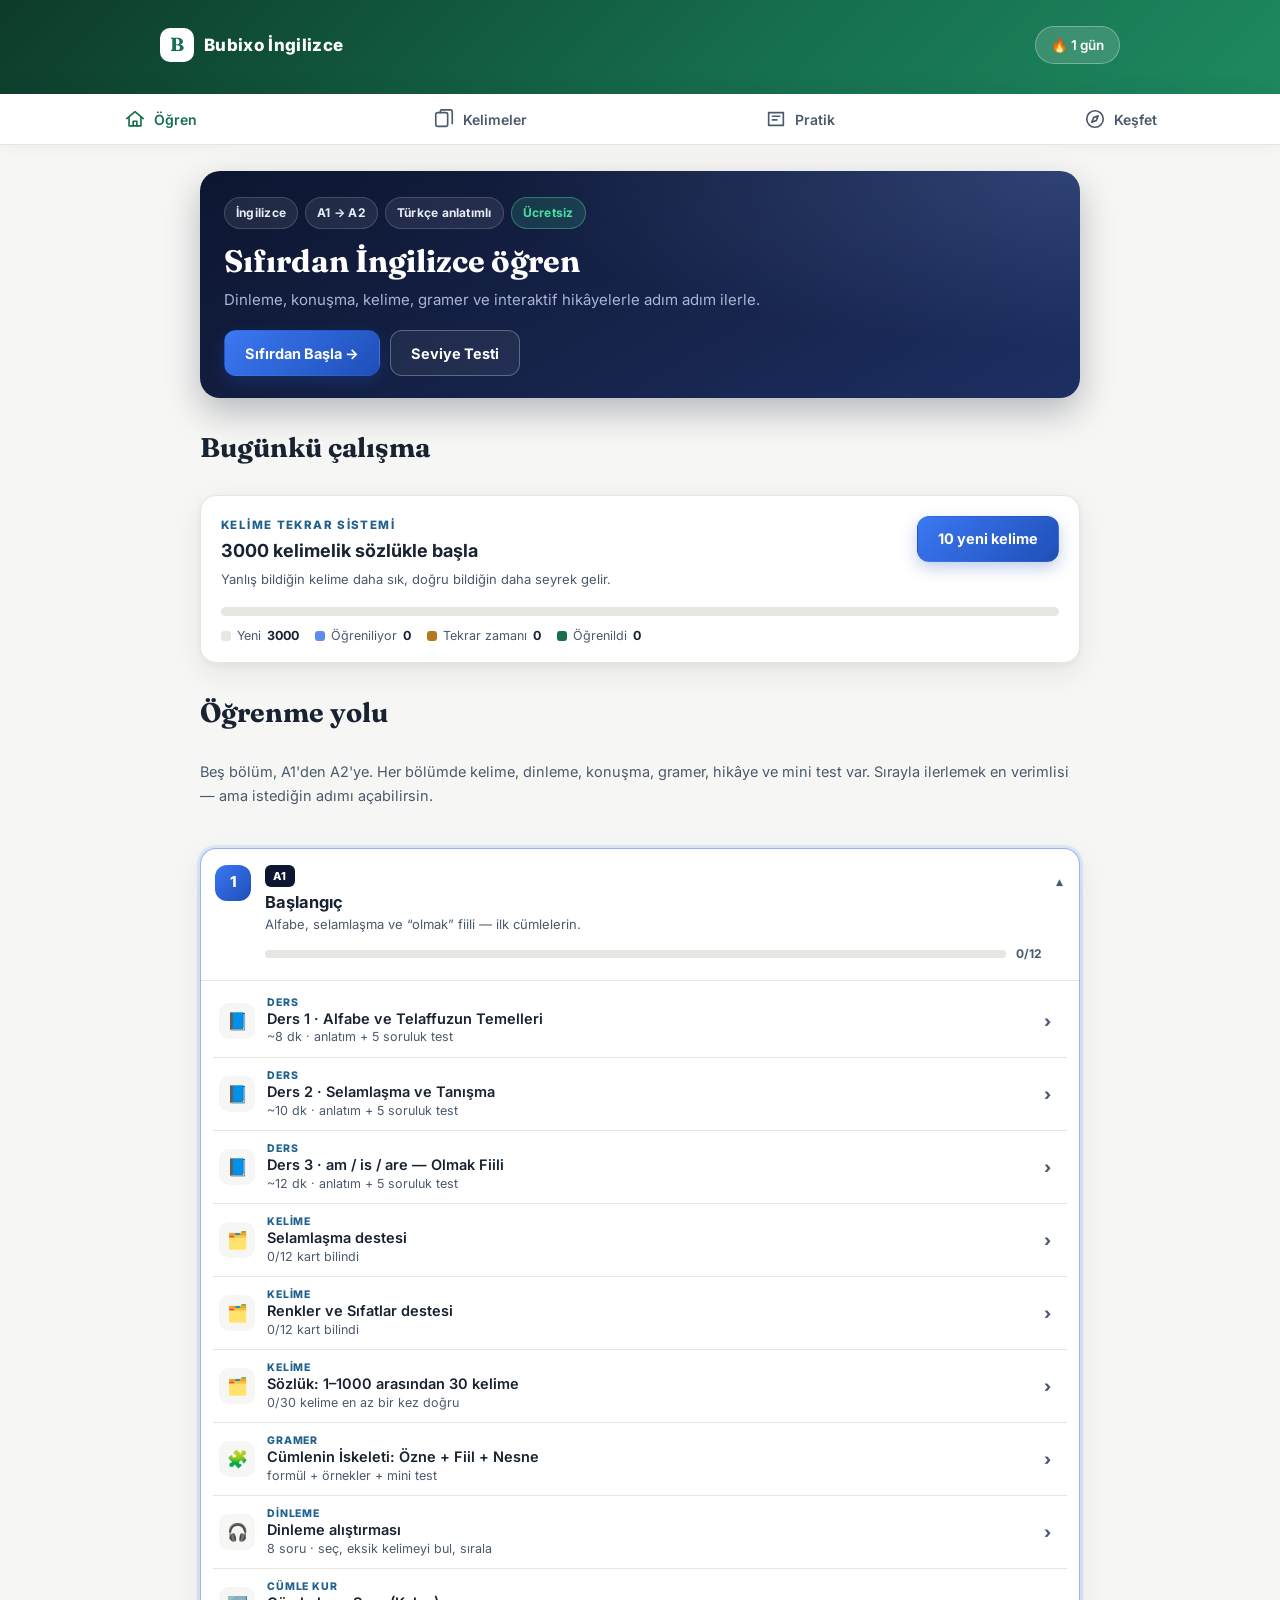
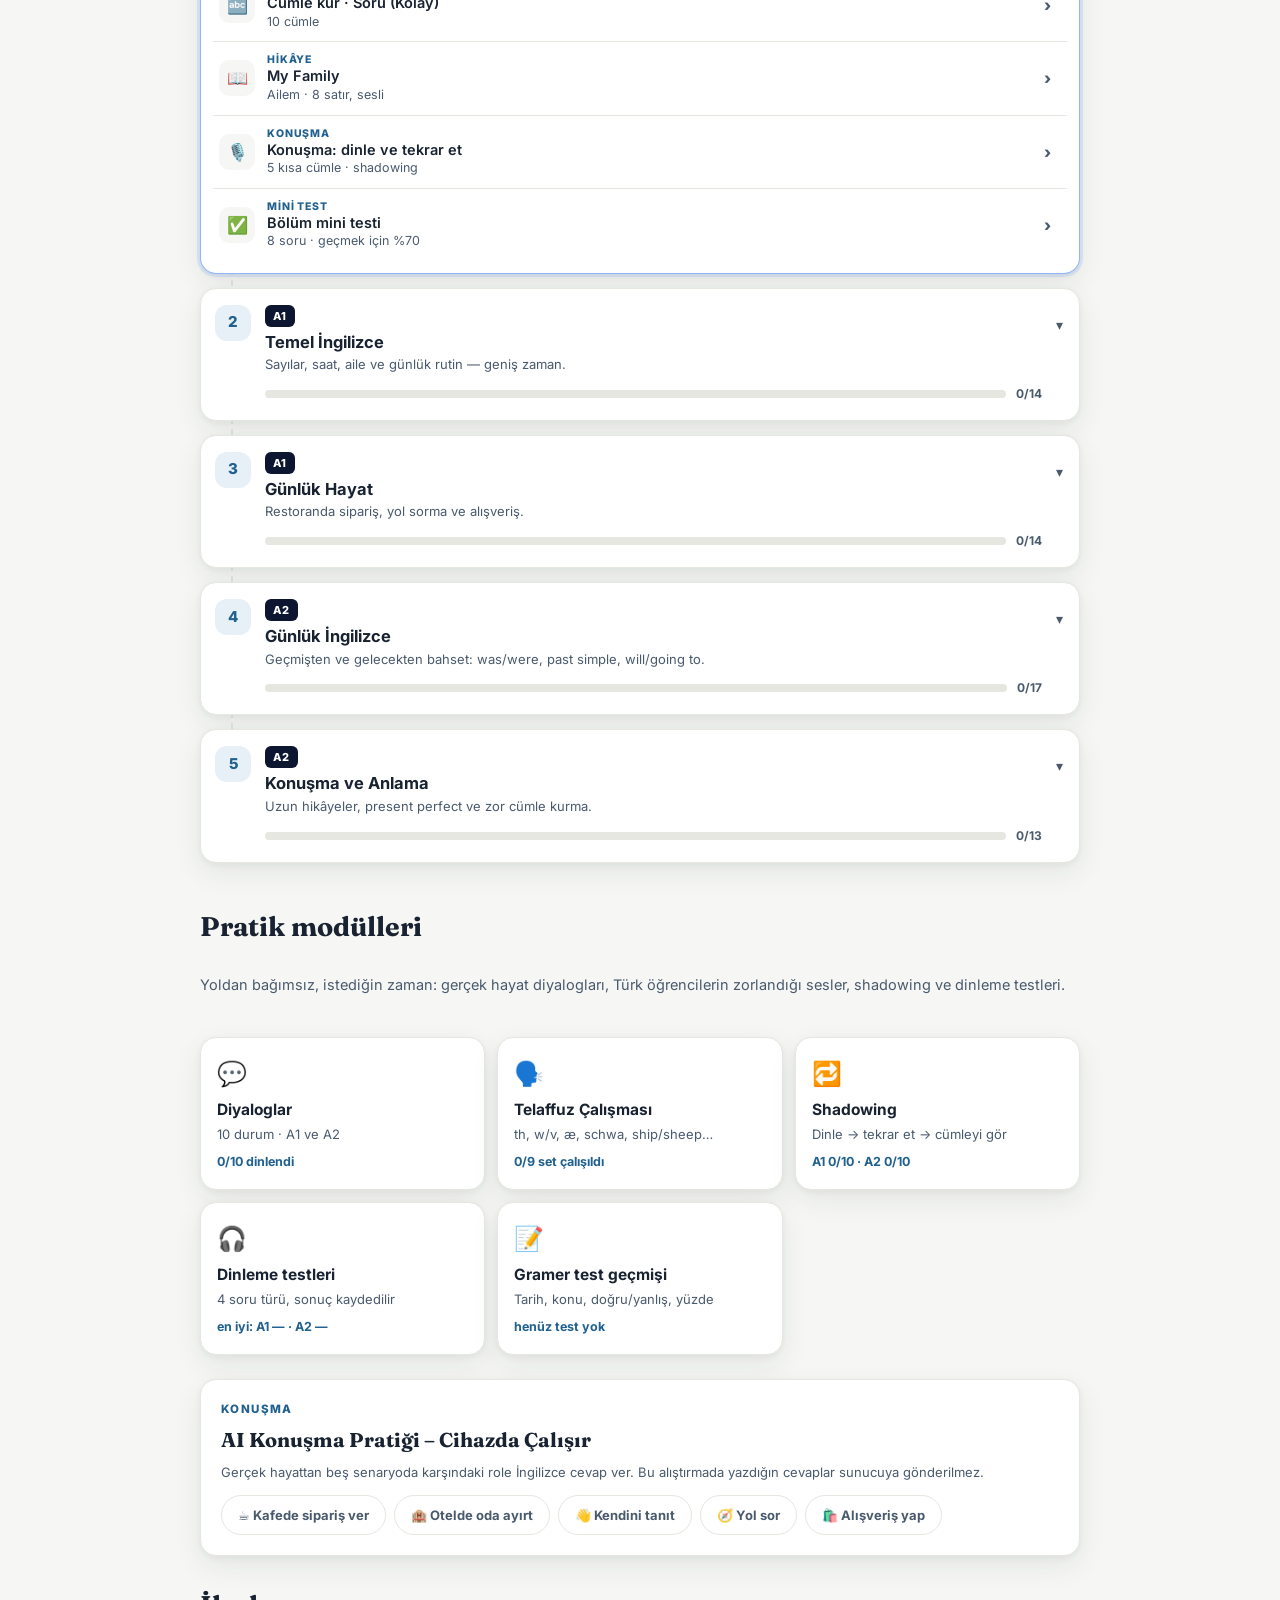
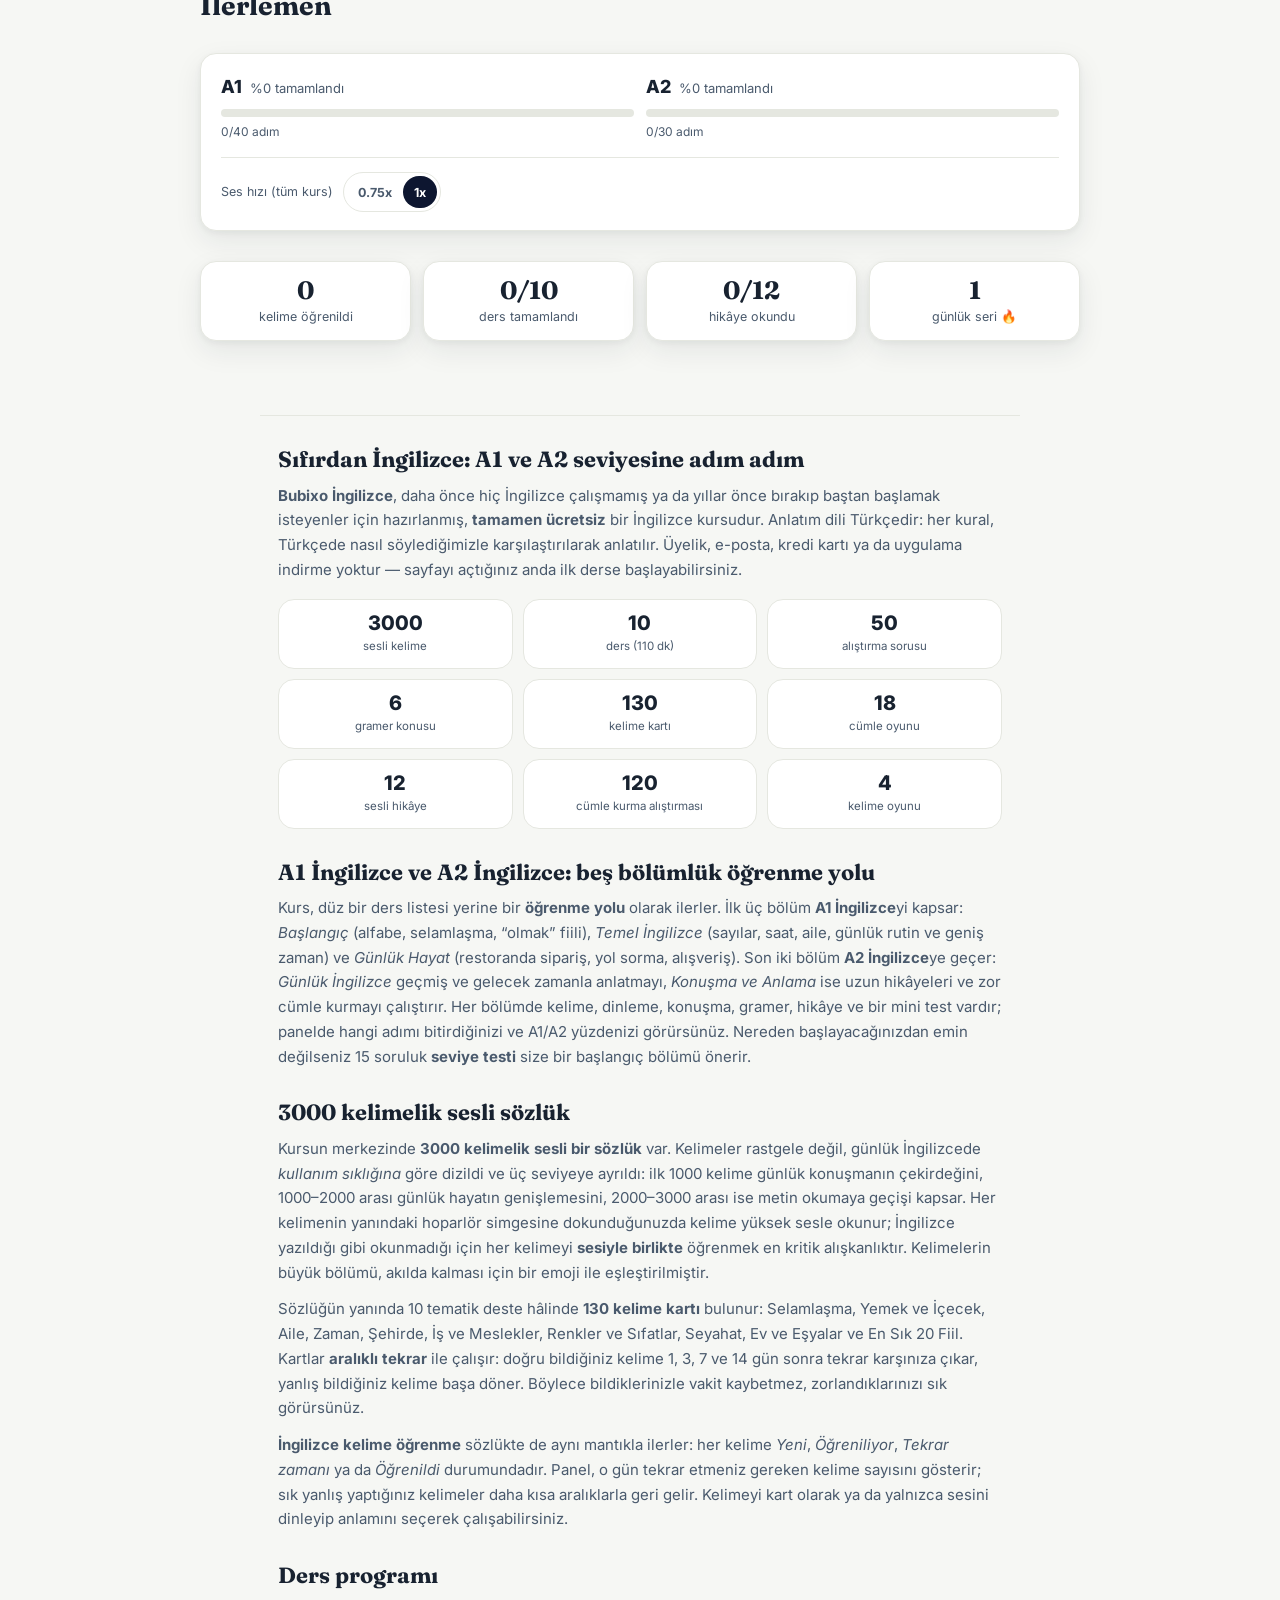
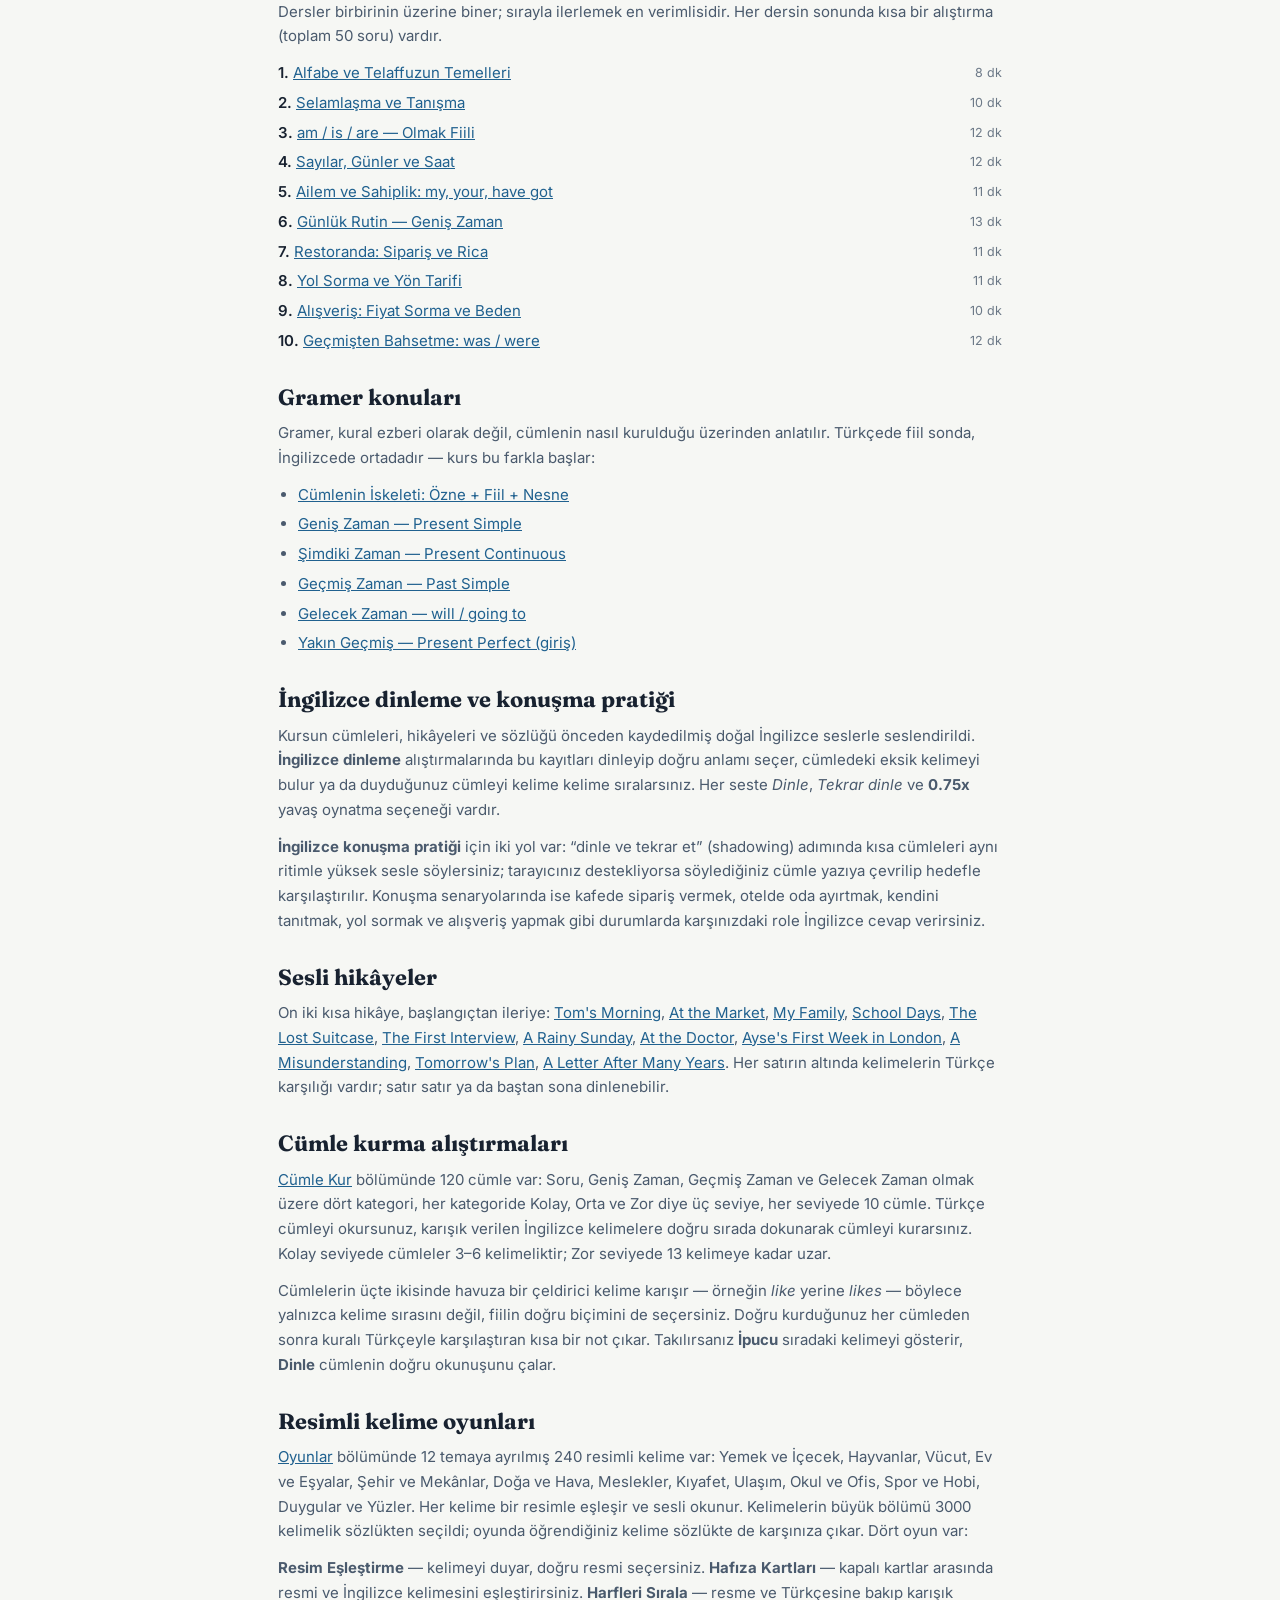
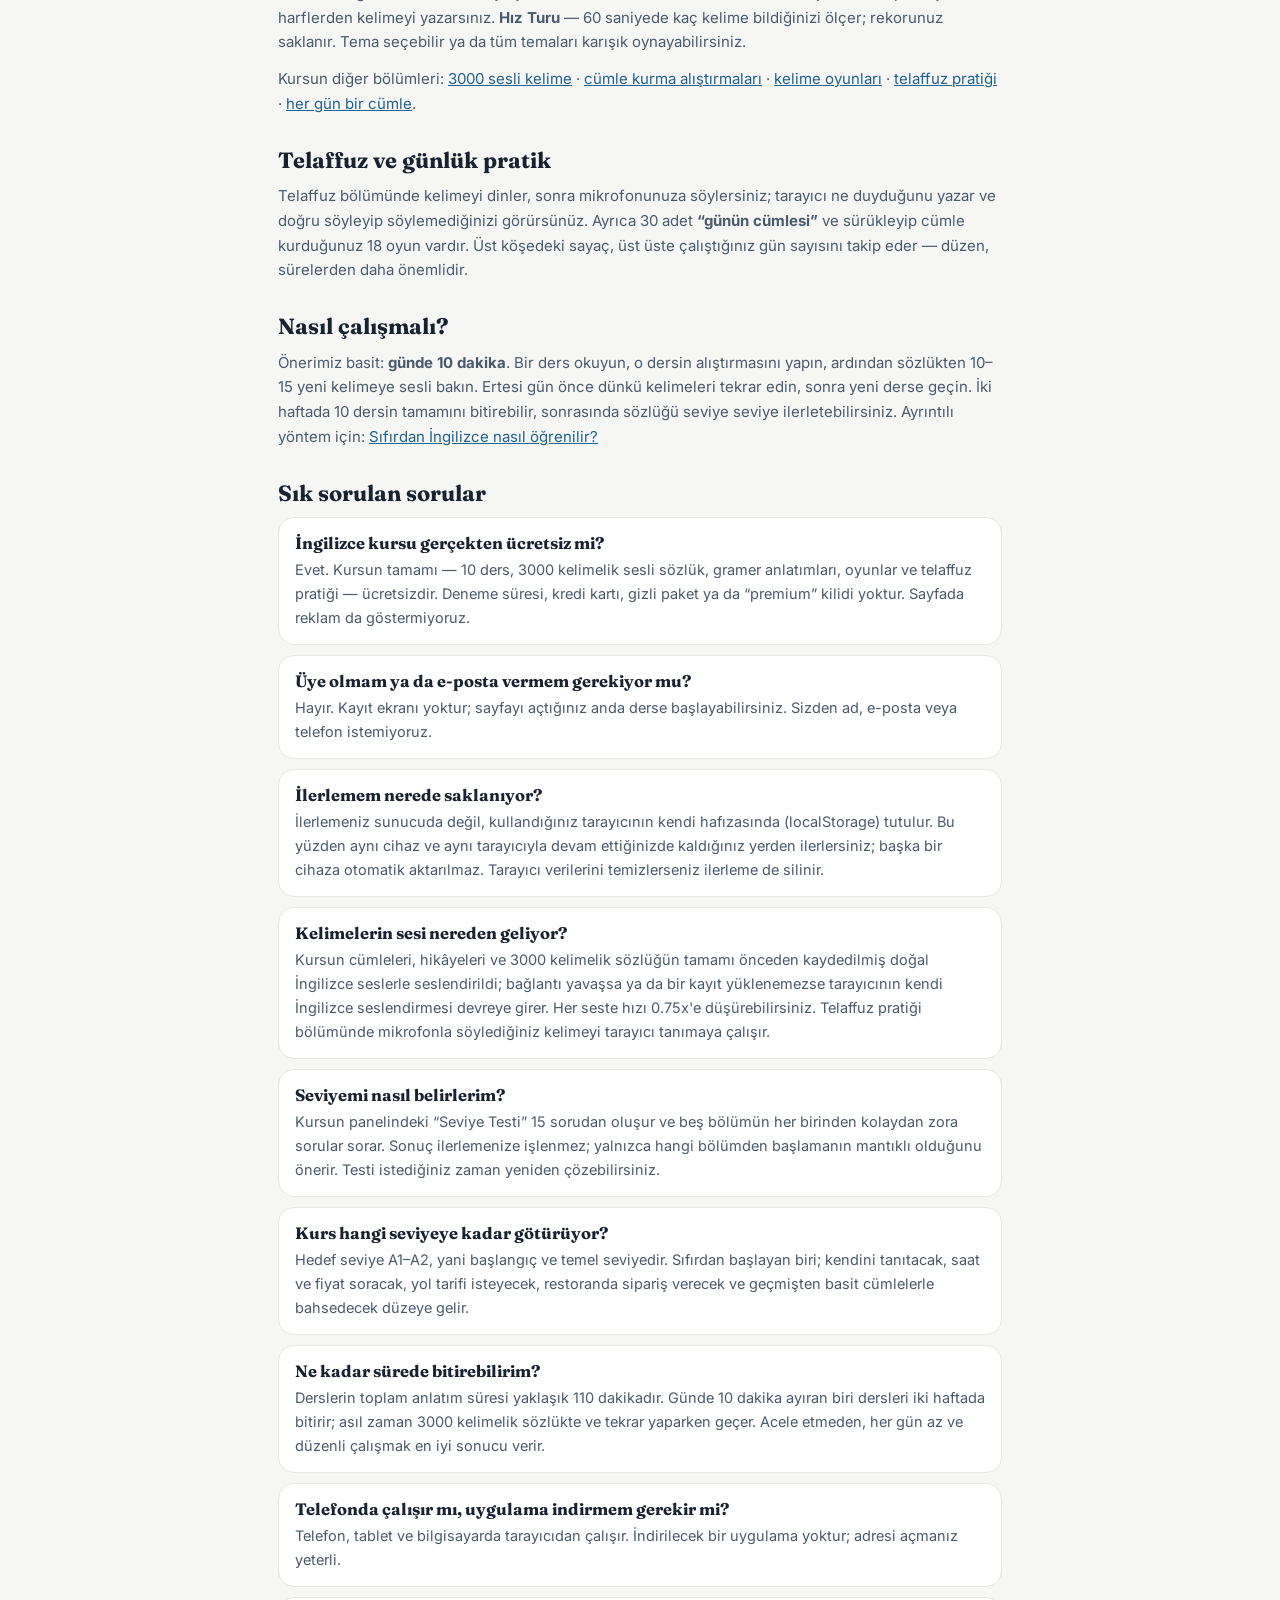
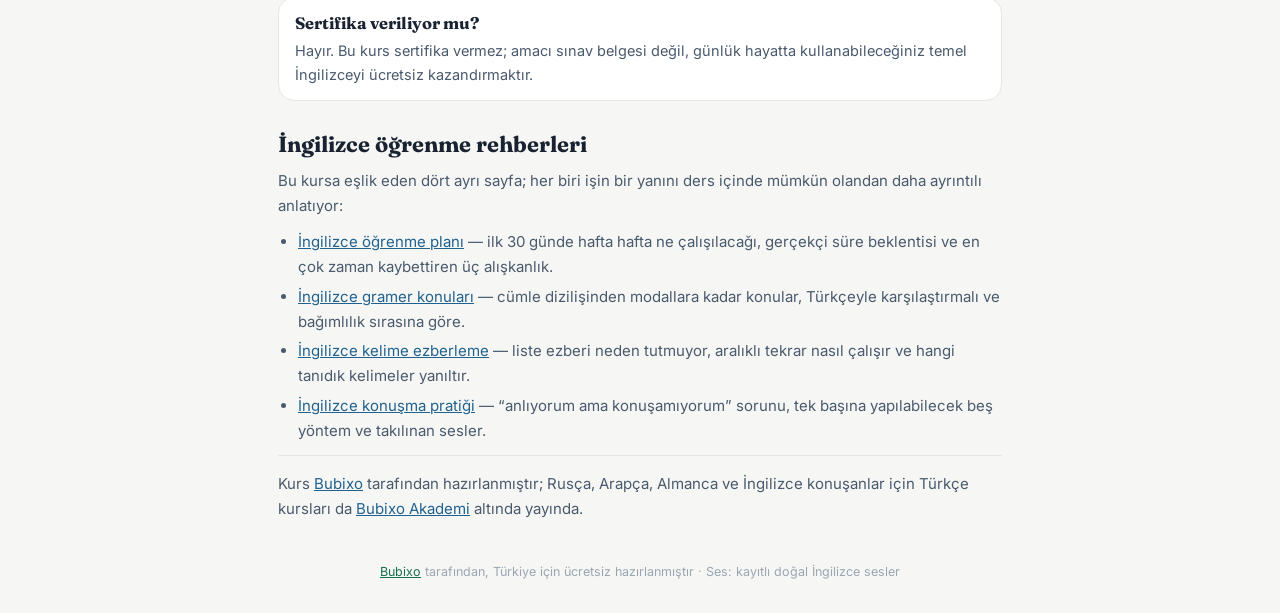
==== commit f9bba429: "Remove landing-page headline from app shell" ====
--- a/index.html
+++ b/index.html
@@ -49,9 +49,6 @@
       <div class="brand"><span class="logo">B</span> Bubixo İngilizce</div>
       <div class="streak" id="streak">🔥 0 gün</div>
     </div>
-    <h1>Ücretsiz Online İngilizce Kursu – A1 ve A2</h1>
-    <p>Sıfırdan İngilizce öğren. <b>Dinleme, konuşma, kelime, gramer ve interaktif hikâyelerle</b> adım adım ilerle —
-      Türkçe anlatımlı, üyeliksiz.</p>
   </header>
 
   <nav class="nav" id="nav" aria-label="Ana gezinme">
--- a/kurs.css
+++ b/kurs.css
@@ -118,80 +118,29 @@
 /* nav */
 .nav {
   position: fixed;
-  bottom: 0;
-  left: 0;
-  right: 0;
+  bottom: 0; left: 0; right: 0;
   background: #fff;
   border-top: 1px solid var(--line);
   display: flex;
   z-index: 50;
-  box-shadow: 0 -4px 20px rgba(24, 34, 48, .07)
-}
-
+  box-shadow: 0 -4px 20px rgba(24, 34, 48, .07);
+  padding-bottom: env(safe-area-inset-bottom, 0);
+}
 .nav button {
-  flex: 1;
-  border: 0;
-  background: none;
-  padding: 10px 4px 12px;
-  font-size: 11.5px;
-  font-weight: 600;
-  color: var(--soft);
-  display: flex;
-  flex-direction: column;
-  align-items: center;
-  gap: 3px
-}
-
+  flex: 1 1 25%; min-width: 0; border: 0; background: none;
+  padding: 9px 3px 8px; font-size: 11px; font-weight: 600;
+  color: var(--soft); display: flex; flex-direction: column;
+  align-items: center; gap: 3px;
+}
 .nav button svg {
-  width: 22px;
-  height: 22px;
-  stroke: currentColor;
-  fill: none;
-  stroke-width: 1.8;
-  stroke-linecap: round;
-  stroke-linejoin: round
-}
-
-.nav button.on {
-  color: var(--green)
-}
-
-@media(max-width:759px) {
-  .nav {
-    overflow-x: auto;
-    scrollbar-width: none;
-    -webkit-overflow-scrolling: touch
-  }
-
-  .nav::-webkit-scrollbar {
-    display: none
-  }
-
-  .nav button {
-    flex: 0 0 auto;
-    min-width: 72px
-  }
-}
-
+  width: 22px; height: 22px; stroke: currentColor; fill: none;
+  stroke-width: 1.8; stroke-linecap: round; stroke-linejoin: round;
+}
+.nav button.on { color: var(--green); }
 @media(min-width:760px) {
-  .nav {
-    position: sticky;
-    top: 0;
-    bottom: auto;
-    border-top: 0;
-    border-bottom: 1px solid var(--line)
-  }
-
-  .nav button {
-    flex-direction: row;
-    font-size: 14px;
-    padding: 14px;
-    gap: 8px
-  }
-
-  body {
-    padding-bottom: 30px
-  }
+  .nav { position: sticky; top: 0; bottom: auto; border-top: 0; border-bottom: 1px solid var(--line); }
+  .nav button { flex-direction: row; font-size: 14px; padding: 14px; gap: 8px; justify-content: center; }
+  body { padding-bottom: 30px; }
 }
 
 .wrap {
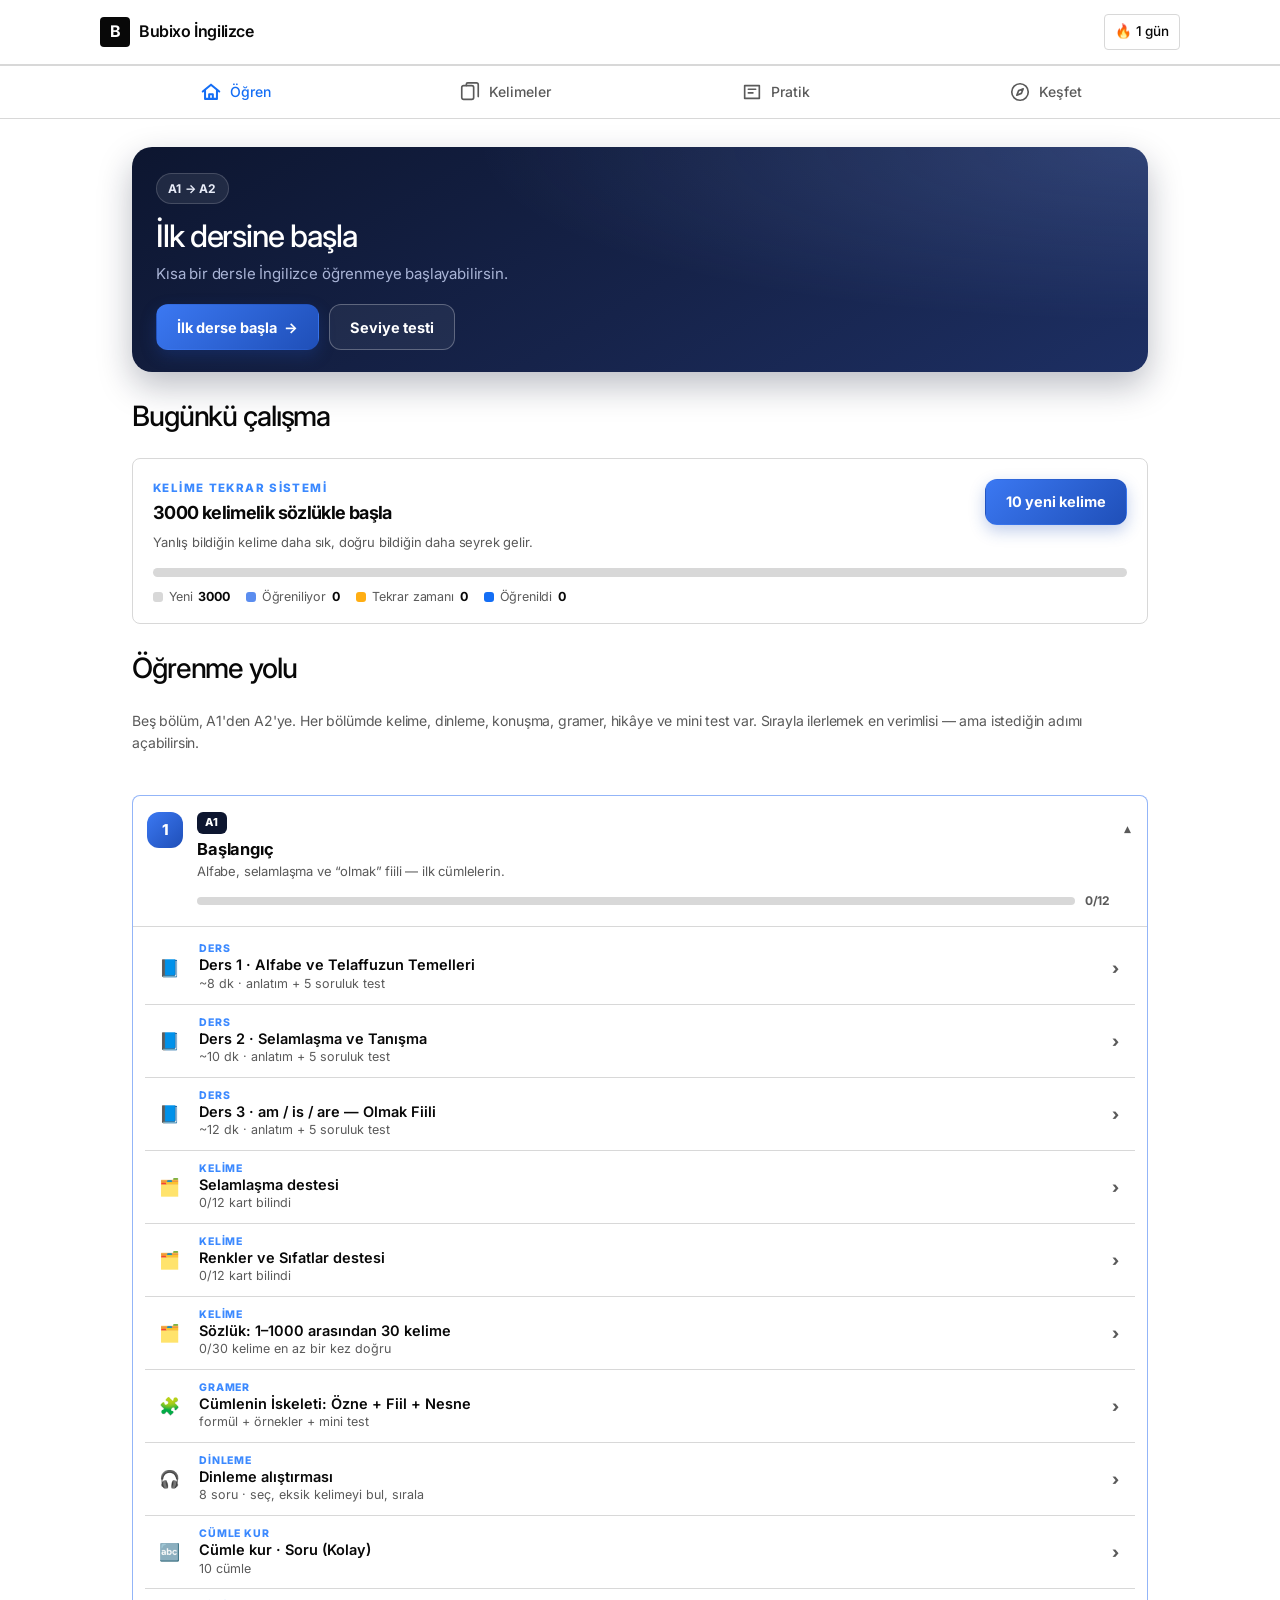
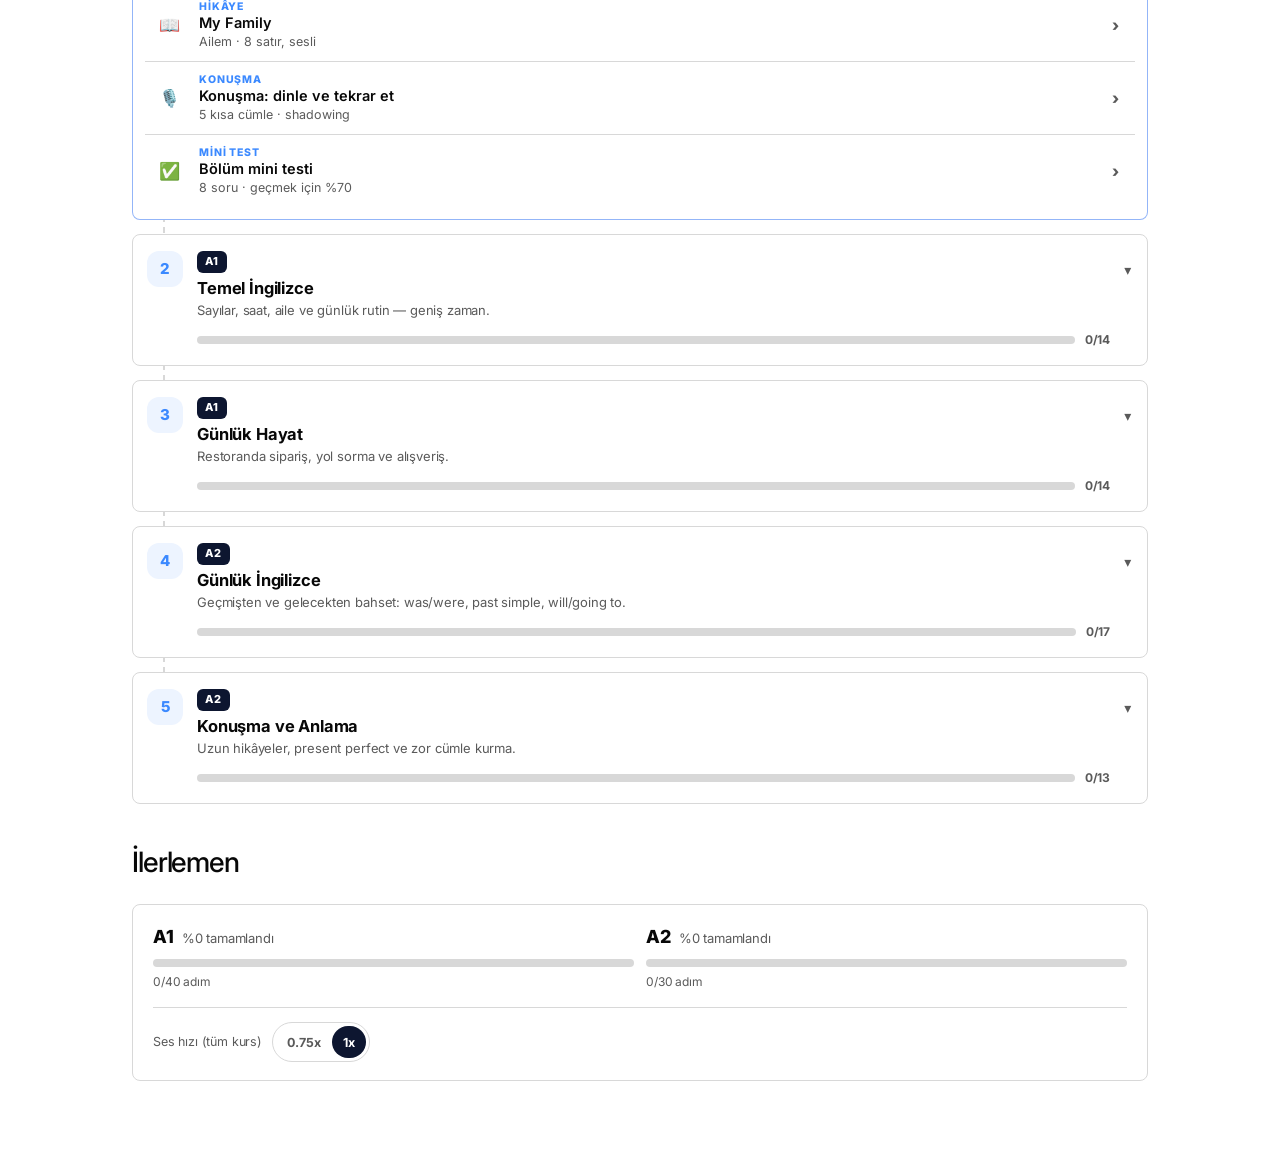
==== commit dfc837db: "Align app theme and typography with design system" ====
--- a/index.html
+++ b/index.html
@@ -9,7 +9,7 @@
     content="Sıfırdan A1–A2 İngilizce: Türkçe anlatımlı 10 ders, 3000 kelimelik sesli sözlük, dinleme ve konuşma pratiği. Üyelik yok, reklam yok, tamamen ücretsiz.">
   <link rel="canonical" href="https://www.bubixo.com/ingilizce/">
   <link rel="manifest" href="manifest.json">
-  <meta name="theme-color" content="#166f4d">
+  <meta name="theme-color" content="#080808">
   <link rel="apple-touch-icon" href="apple-touch-icon.png">
   <meta name="apple-mobile-web-app-capable" content="yes">
   <meta name="apple-mobile-web-app-status-bar-style" content="black-translucent">
@@ -21,7 +21,7 @@
   <link rel="preconnect" href="https://fonts.googleapis.com">
   <link rel="preconnect" href="https://fonts.gstatic.com" crossorigin>
   <link
-    href="https://fonts.googleapis.com/css2?family=Inter:wght@400;500;600;700;800&family=Fraunces:opsz,wght@9..144,600;9..144,700&display=swap"
+    href="https://fonts.googleapis.com/css2?family=Inter:wght@400;500;600&display=swap"
     rel="stylesheet">
   <meta property="og:url" content="https://www.bubixo.com/ingilizce/">
   <meta property="og:type" content="website">
--- a/kurs.css
+++ b/kurs.css
@@ -1,19 +1,20 @@
 :root {
-  --ink: #182230;
-  --soft: #4a5a6d;
-  --bg: #f6f7f4;
+  /* DESIGN-webflow.md — restrained product UI tokens */
+  --ink: #080808;
+  --soft: #5a5a5a;
+  --bg: #ffffff;
   --card: #ffffff;
-  --line: #e5e7e0;
-  --green: #166f4d;
-  --green-soft: #e5f2ec;
-  --amber: #b7791f;
-  --amber-soft: #fdf3e2;
-  --red: #b3403a;
-  --red-soft: #fbeae9;
-  --blue: #20618f;
-  --blue-soft: #e7f0f7;
-  --r: 16px;
-  --sh: 0 2px 6px rgba(24, 34, 48, .05), 0 10px 28px rgba(24, 34, 48, .08);
+  --line: #d8d8d8;
+  --green: #146ef5;
+  --green-soft: #edf4ff;
+  --amber: #ffae13;
+  --amber-soft: #fff6e4;
+  --red: #ee1d36;
+  --red-soft: #fff0f1;
+  --blue: #3b89ff;
+  --blue-soft: #edf4ff;
+  --r: 8px;
+  --sh: none;
 }
 
 * {
@@ -2045,3 +2046,117 @@
 .hub-copy small { color:var(--soft); font-size:12.5px; line-height:1.45; }
 .hub-arrow { color:var(--soft); font-size:24px; }
 .subview-return { margin-bottom:16px; }
+
+
+/* ---------- Uygulama kabuğu: landing-page öğelerini geri plana al ---------- */
+.top {
+  padding: 12px clamp(16px, 4vw, 28px);
+  background: #fff;
+  color: var(--ink);
+  border-bottom: 1px solid var(--line);
+}
+.top-row { max-width: 960px; }
+.brand { color: var(--ink); }
+.brand .logo {
+  background: var(--green);
+  color: #fff;
+  border-radius: 11px;
+}
+.streak {
+  background: var(--green-soft);
+  border-color: transparent;
+  color: var(--green);
+  padding: 7px 12px;
+}
+.top h1, .top > p, .sx, body > footer { display: none !important; }
+.wrap { padding-top: 22px; }
+@media (max-width: 759px) {
+  .top { padding-top: calc(10px + env(safe-area-inset-top, 0px)); }
+  .wrap { padding-top: 18px; padding-bottom: calc(88px + env(safe-area-inset-bottom, 0px)); }
+}
+
+
+/* ---------- DESIGN-webflow.md: app UI refinement ---------- */
+body {
+  font-family: "WF Visual Sans Variable", Inter, system-ui, -apple-system, sans-serif;
+  background: var(--bg);
+  color: var(--ink);
+  line-height: 1.6;
+  letter-spacing: -0.01em;
+}
+h1, h2, h3, .serif { font-family: "WF Visual Sans Variable", Inter, system-ui, sans-serif; font-weight: 500; letter-spacing: -0.035em; }
+:focus-visible { outline: 2px solid #146ef5; outline-offset: 3px; border-radius: 4px; }
+.top {
+  padding: 14px clamp(16px, 4vw, 32px);
+  background: #fff;
+  color: var(--ink);
+  border-bottom: 1px solid var(--line);
+}
+.top-row { max-width: 1080px; }
+.brand { gap: 9px; font-size: 16px; font-weight: 600; letter-spacing: -0.025em; }
+.brand .logo {
+  width: 30px; height: 30px; border-radius: 4px;
+  background: #080808; color: #fff; font-family: inherit; font-size: 16px;
+}
+.streak {
+  background: #fff; border: 1px solid var(--line); border-radius: 4px;
+  color: var(--ink); padding: 6px 10px; font-weight: 500;
+}
+.top h1, .top > p, .sx, body > footer { display: none !important; }
+.nav {
+  background: rgba(255,255,255,.98);
+  border-top: 1px solid var(--line);
+  box-shadow: none;
+  backdrop-filter: none;
+}
+.nav button {
+  color: #5a5a5a;
+  font-size: 12px;
+  font-weight: 500;
+  transition: color .15s ease, background-color .15s ease;
+}
+.nav button.on { color: #146ef5; }
+.nav button.on svg { stroke-width: 2.2; }
+@media(min-width:760px) {
+  .nav { padding: 0 max(24px, calc((100vw - 1080px) / 2)); }
+  .nav button { font-size: 14px; padding: 15px 18px; }
+}
+.wrap { max-width: 1080px; padding: 28px clamp(16px, 4vw, 32px); }
+.sec-title { font-size: clamp(22px, 3vw, 28px); font-weight: 500; letter-spacing: -0.04em; line-height: 1.2; }
+.sec-sub { color: #5a5a5a; font-size: 14px; line-height: 1.55; margin-bottom: 24px; }
+.card, .sx-q, .hub-item {
+  box-shadow: none;
+  border: 1px solid var(--line);
+  border-radius: 8px;
+  background: #fff;
+}
+.unit { padding: 16px; margin-bottom: 10px; transition: border-color .15s ease; }
+.unit:hover { transform: none; border-color: #898989; }
+.unit .no {
+  width: 40px; height: 40px; border-radius: 4px;
+  background: #f3f3f3; color: #080808; font-weight: 500;
+}
+.unit.done .no { background: #080808; color: #fff; }
+.unit .tick { color: #146ef5; }
+.hub-grid { grid-template-columns: repeat(auto-fit, minmax(min(100%, 280px), 1fr)); gap: 12px; }
+.hub-item { padding: 18px; gap: 14px; transition: border-color .15s ease, background-color .15s ease; }
+.hub-item:hover { border-color: #898989; transform: none; background: #fafafa; }
+.hub-icon {
+  width: 38px; height: 38px; border-radius: 4px;
+  background: #f3f3f3; color: #080808; font-size: 18px;
+}
+.hub-copy b { font-size: 15px; font-weight: 500; letter-spacing: -0.02em; }
+.hub-copy small { color: #5a5a5a; font-size: 13px; }
+.hub-arrow { color: #898989; font-size: 20px; }
+.backbtn, .fc-btns button, .pr-nav button, .ghostbtn, .kur-btns button, .cev-btn {
+  box-shadow: none;
+}
+.backbtn { border-radius: 4px; border-color: var(--line); color: var(--ink); }
+@media(max-width:759px) {
+  .top { padding-top: calc(10px + env(safe-area-inset-top, 0px)); }
+  .wrap { padding-top: 22px; padding-bottom: calc(88px + env(safe-area-inset-bottom, 0px)); }
+  .nav button { padding-top: 10px; padding-bottom: 9px; }
+}
+@media(prefers-reduced-motion:reduce) {
+  *, *::before, *::after { scroll-behavior: auto !important; transition-duration: .01ms !important; animation-duration: .01ms !important; }
+}
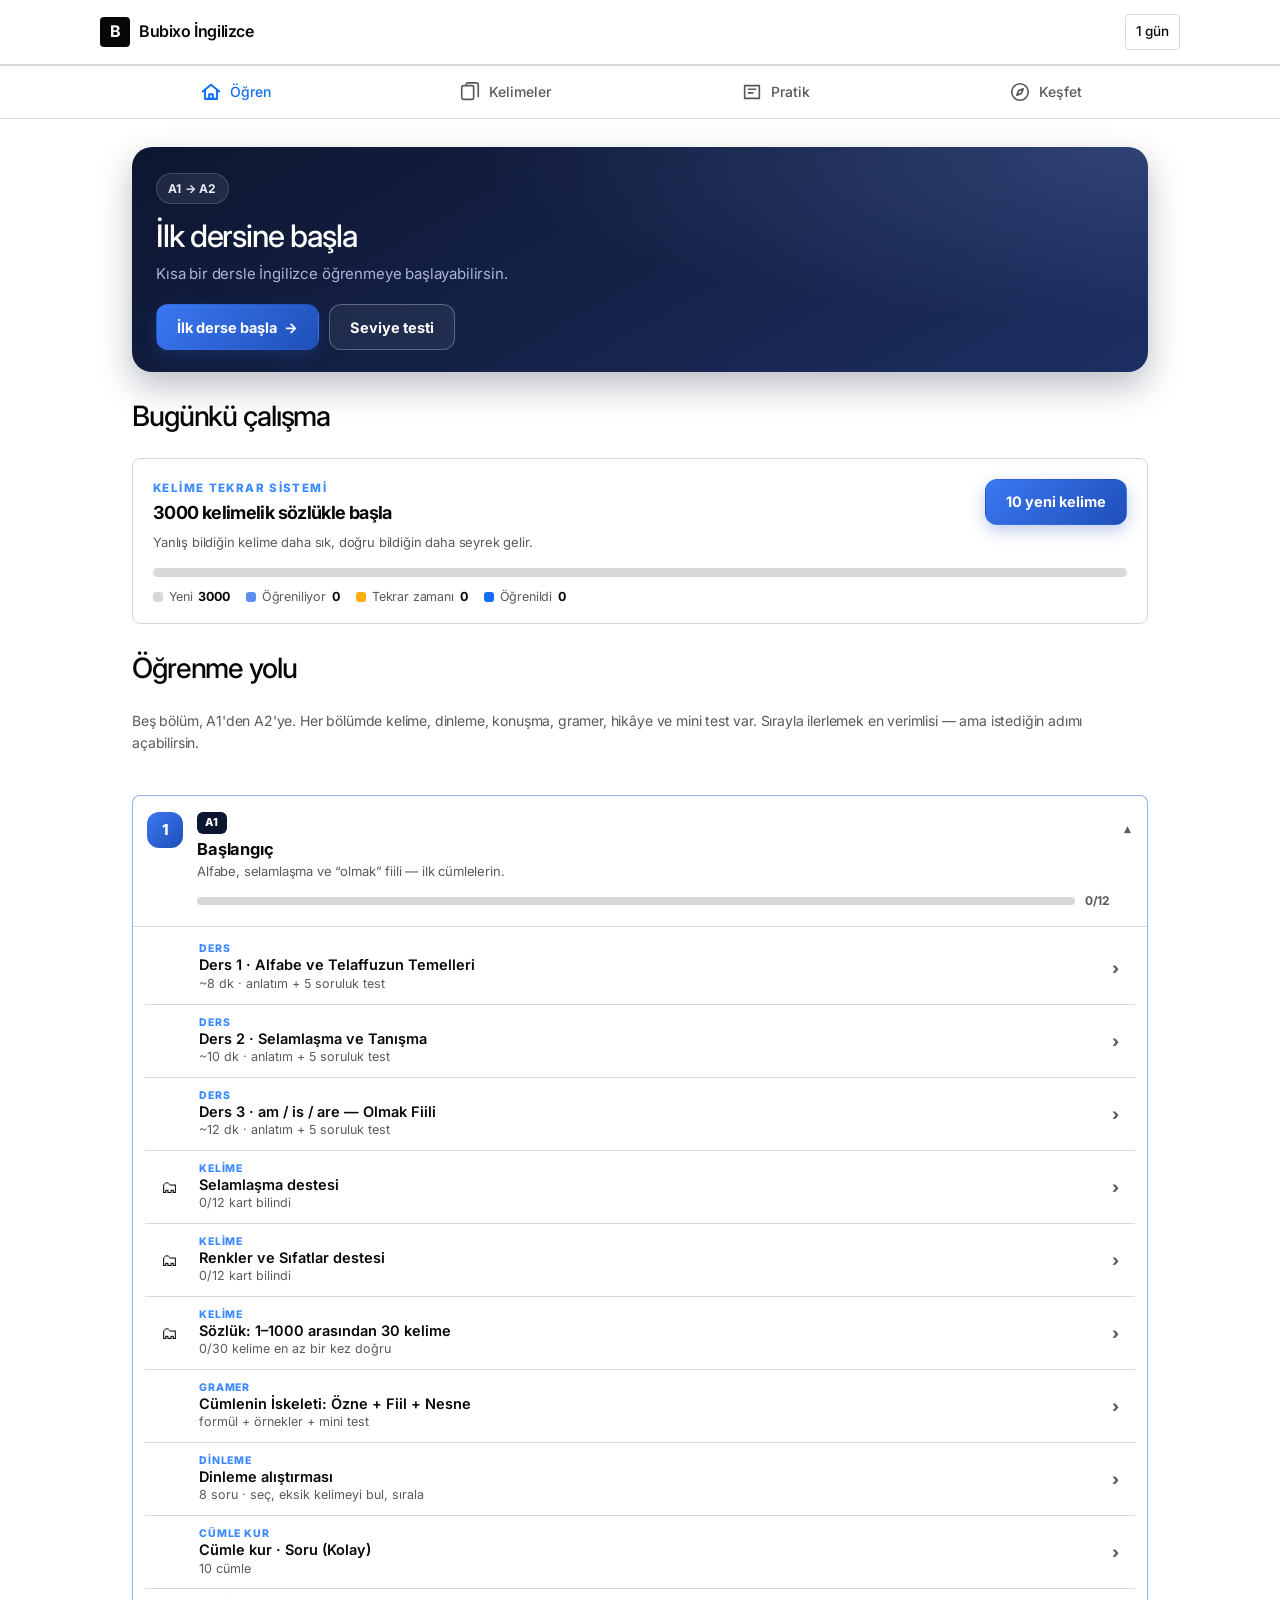
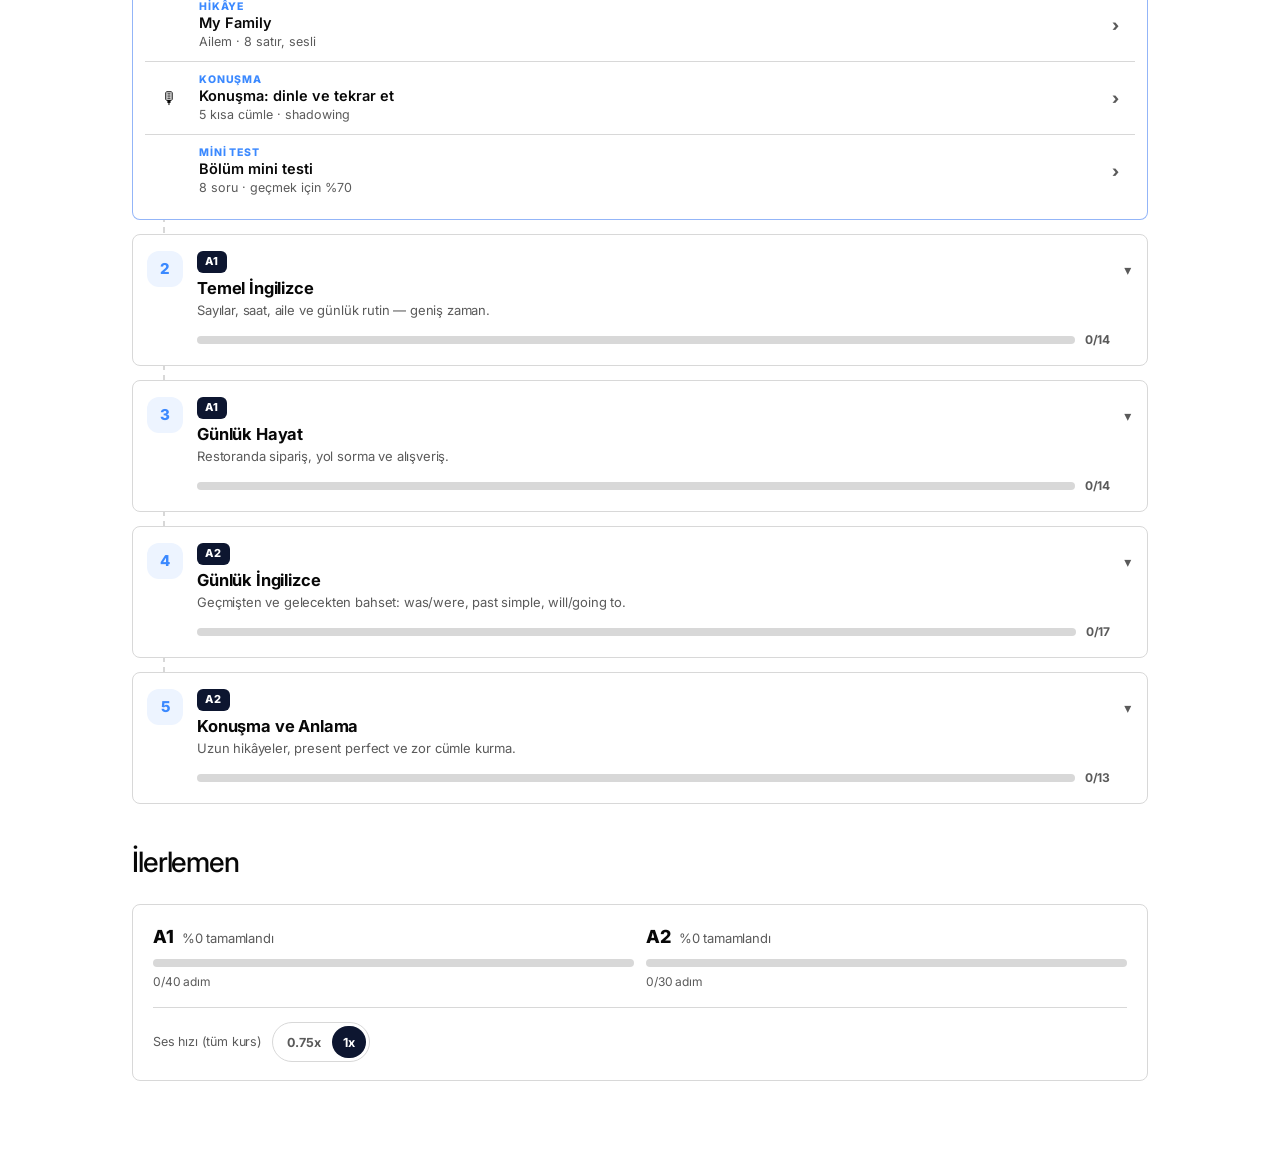
==== commit 9edc1528: "Remove emoji from app interface and learning data" ====
--- a/index.html
+++ b/index.html
@@ -47,7 +47,7 @@
   <header class="top">
     <div class="top-row">
       <div class="brand"><span class="logo">B</span> Bubixo İngilizce</div>
-      <div class="streak" id="streak">🔥 0 gün</div>
+      <div class="streak" id="streak"> 0 gün</div>
     </div>
   </header>
 
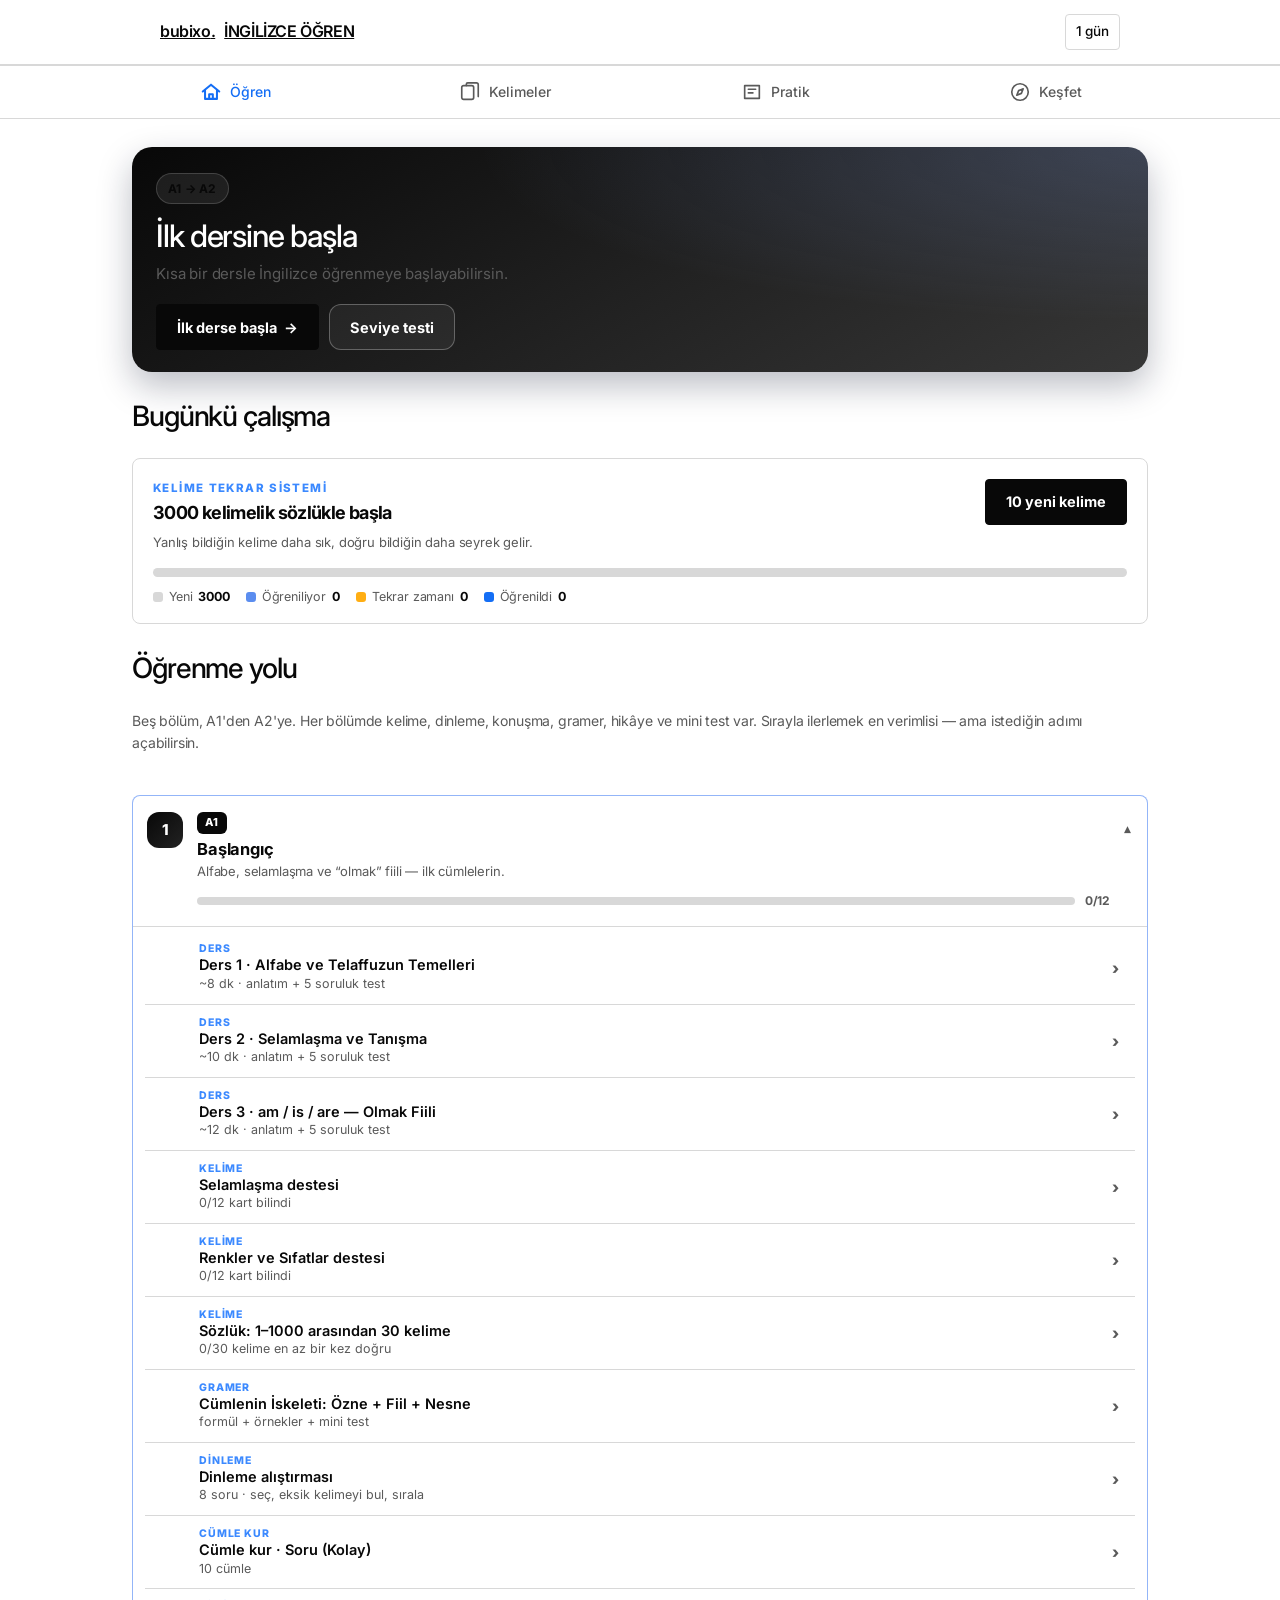
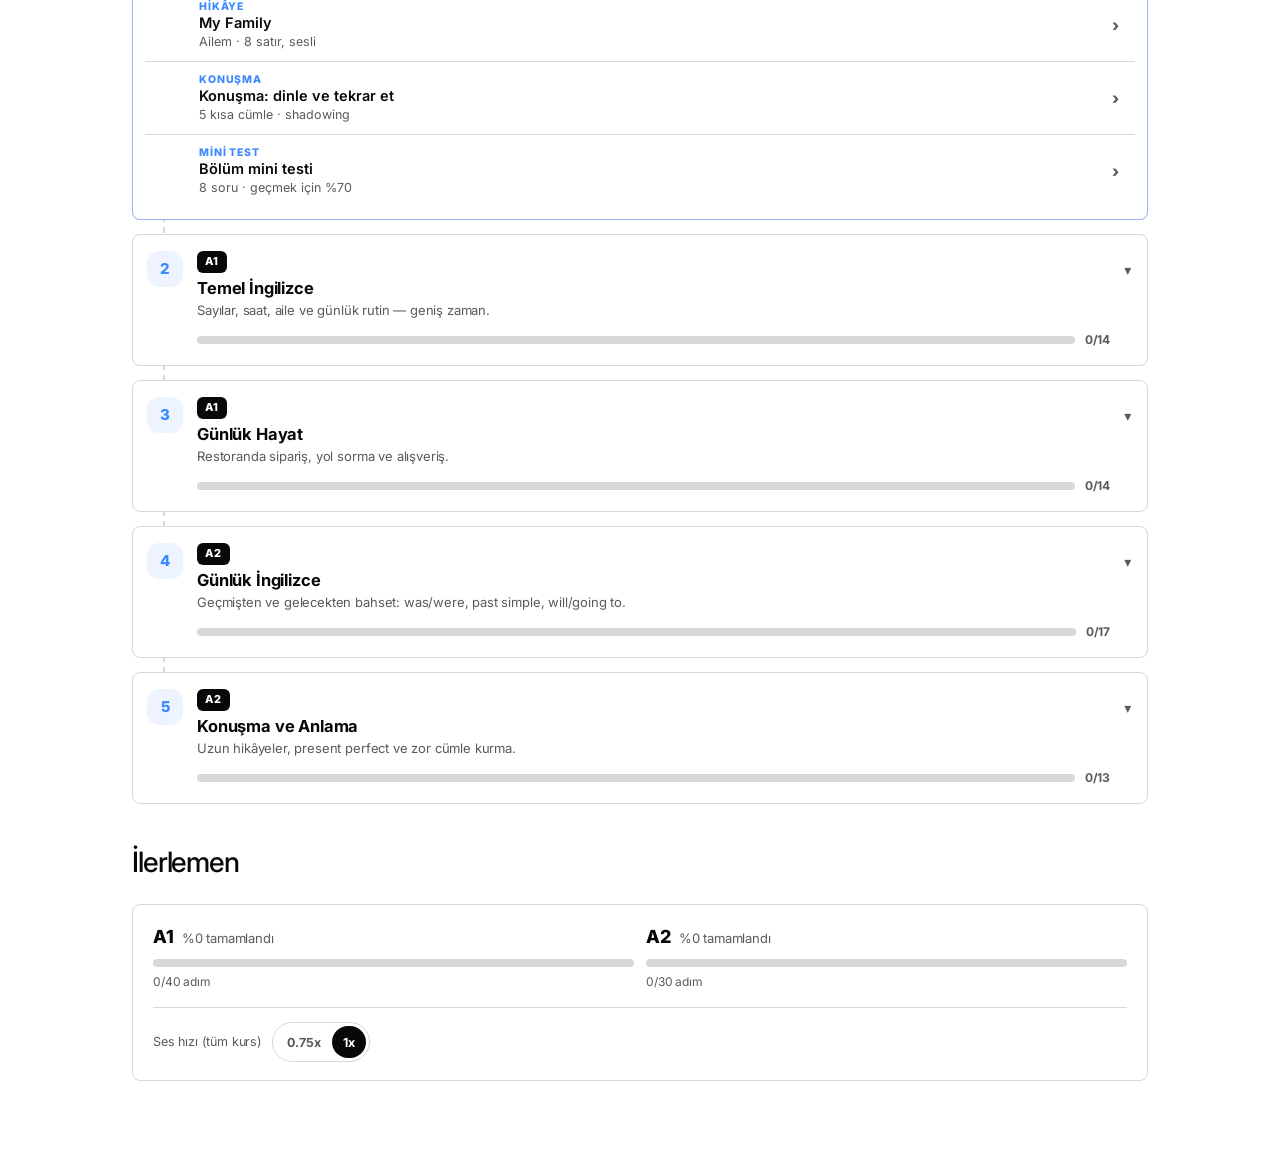
==== commit e12bef56: "Redesign Bubixo app header markup" ====
--- a/index.html
+++ b/index.html
@@ -46,8 +46,14 @@
 
   <header class="top">
     <div class="top-row">
-      <div class="brand"><span class="logo">B</span> Bubixo İngilizce</div>
-      <div class="streak" id="streak"> 0 gün</div>
+      <a class="brand" href="#" aria-label="Bubixo ana sayfa" onclick="event.preventDefault();showView('yol')">
+        <span class="brand-wordmark">bubixo<span class="brand-period">.</span></span>
+        <span class="brand-caption">İNGİLİZCE ÖĞREN</span>
+      </a>
+      <div class="streak" id="streak" aria-label="Günlük öğrenme serisi">
+        <svg viewBox="0 0 24 24" aria-hidden="true"><path d="M12 21c4.2 0 7-2.8 7-6.6 0-2.5-1.2-4.4-3.8-6.8.1 2.2-1 3.1-2 3.7C13.1 7.6 11 4.9 8.1 3 8.8 7 6 9.2 5.1 12.1 3.8 16.5 6.5 21 12 21Z"/><path d="M12 21c-2 0-3.3-1.4-3.3-3.2 0-1.4.8-2.6 2.4-4.1.2 1.4 1.1 2.1 1.8 2.5 1.3 1.6.7 4.8-.9 4.8Z"/></svg>
+        <span class="streak-count">0 gün</span>
+      </div>
     </div>
   </header>
 
--- a/kurs.css
+++ b/kurs.css
@@ -2160,3 +2160,244 @@
 @media(prefers-reduced-motion:reduce) {
   *, *::before, *::after { scroll-behavior: auto !important; transition-duration: .01ms !important; animation-duration: .01ms !important; }
 }
+
+
+/* Icon cleanup: replace removed emoji placeholders with compact line icons. */
+.hub-icon,
+.game-icon {
+  width: 42px;
+  height: 42px;
+  flex: 0 0 42px;
+  display: inline-flex;
+  align-items: center;
+  justify-content: center;
+  color: var(--ink);
+  background: #fff;
+  border: 1px solid var(--line);
+  border-radius: 8px;
+}
+.hub-icon svg,
+.game-icon svg {
+  width: 21px;
+  height: 21px;
+  stroke: currentColor;
+  fill: none;
+  stroke-width: 1.65;
+  stroke-linecap: round;
+  stroke-linejoin: round;
+}
+.deck .em:empty { display: none; }
+.deck:has(.em:empty) b { margin-top: 0; }
+.deck .em { line-height: 1; }
+
+
+.gimg-fallback {
+  display: inline-flex;
+  align-items: center;
+  justify-content: center;
+  width: 72px;
+  height: 72px;
+  border: 1px solid var(--line);
+  border-radius: 8px;
+  background: #f7f7f7;
+  color: var(--ink);
+  font-size: 28px;
+  font-weight: 500;
+  line-height: 1;
+}
+.gimg-fallback.small { width: 48px; height: 48px; font-size: 20px; }
+.gimg-fallback.tiny { width: 36px; height: 36px; font-size: 16px; }
+
+
+/* Final surface pass: align the app shell with DESIGN-webflow.md. */
+body { font-family: 'WF Visual Sans Variable', Inter, system-ui, -apple-system, sans-serif; }
+h1, h2, h3, .serif, .fcard .w, .pr-word { font-family: 'WF Visual Sans Variable', Inter, system-ui, sans-serif; }
+.top {
+  background: #fff;
+  color: var(--ink);
+  padding: 14px clamp(16px, 4vw, 32px);
+  border-bottom: 1px solid var(--line);
+}
+.top-row { max-width: 960px; }
+.brand { color: var(--ink); font-weight: 600; }
+.brand .logo {
+  background: var(--ink);
+  color: #fff;
+  border-radius: 4px;
+  font-family: inherit;
+  font-weight: 600;
+}
+.streak {
+  background: #fff;
+  color: var(--ink);
+  border: 1px solid var(--line);
+  border-radius: 4px;
+}
+.nav { box-shadow: none; }
+.card { box-shadow: none; border-radius: 8px; }
+.unit, .deck, .qq, .lesson .intro, .tipbox, .fc-btns button,
+.backbtn, .qq .opts button, .dict-search, .dict-row, .hub-item {
+  border-radius: 4px;
+}
+.yl-ana {
+  background: #080808;
+  color: #fff;
+  border-color: #080808;
+  box-shadow: none;
+}
+.yl-ana:hover { filter: none; background: #222; }
+
+
+/* Discover now has one focused daily-content entry; use the available width intentionally. */
+#v-kesfet .hub-grid { grid-template-columns: minmax(0, 1fr); }
+#v-kesfet .hub-item { width: 100%; max-width: 760px; }
+
+
+/* Kelimeler — redesigned information hierarchy, aligned with DESIGN-webflow.md. */
+#v-kelime .words-page { max-width: 100%; color: var(--ink); }
+#v-kelime .words-heading {
+  display: flex; align-items: flex-end; justify-content: space-between;
+  gap: 28px; padding: 12px 0 28px; border-bottom: 1px solid var(--line);
+  margin-bottom: 30px;
+}
+#v-kelime .words-heading-copy { max-width: 590px; }
+#v-kelime .words-eyebrow {
+  display: block; color: var(--soft); font-size: 11px; font-weight: 500;
+  letter-spacing: 1.25px; line-height: 1.4; margin-bottom: 10px;
+}
+#v-kelime .words-heading h1 {
+  font-size: clamp(34px, 5vw, 48px); line-height: 1.04; letter-spacing: -.055em;
+  font-weight: 500; margin: 0 0 12px;
+}
+#v-kelime .words-heading-copy p {
+  max-width: 520px; color: var(--soft); font-size: 15px; line-height: 1.6; margin: 0;
+}
+#v-kelime .words-overview {
+  display: flex; flex: 0 0 auto; border: 1px solid var(--line); border-radius: 8px;
+  background: #fff; min-width: 270px;
+}
+#v-kelime .words-overview > div { flex: 1; padding: 15px 18px; }
+#v-kelime .words-overview > div + div { border-left: 1px solid var(--line); }
+#v-kelime .words-overview strong {
+  display: block; font-size: 24px; font-weight: 500; letter-spacing: -.04em; line-height: 1.2;
+}
+#v-kelime .words-overview span { display: block; color: var(--soft); font-size: 11px; margin-top: 6px; }
+#v-kelime .words-dictionary, #v-kelime .words-review { margin-top: 0; }
+#v-kelime .words-section-heading {
+  display: flex; justify-content: space-between; align-items: flex-end; gap: 20px;
+  margin-bottom: 18px;
+}
+#v-kelime .words-section-heading h2 {
+  margin: 0; font-size: clamp(22px, 3vw, 28px); line-height: 1.2;
+  font-weight: 500; letter-spacing: -.04em;
+}
+#v-kelime .words-section-heading .words-eyebrow { margin-bottom: 7px; }
+#v-kelime .words-section-note, #v-kelime .words-section-heading > p {
+  margin: 0; color: var(--soft); font-size: 13px; line-height: 1.5;
+}
+#v-kelime .words-searchbox {
+  display: flex; align-items: center; gap: 12px; width: 100%; min-height: 58px;
+  padding: 0 16px; border: 1px solid var(--line); border-radius: 4px; background: #fff;
+  transition: border-color .15s ease;
+}
+#v-kelime .words-searchbox:focus-within { border-color: var(--ink); }
+#v-kelime .words-searchbox svg {
+  width: 19px; height: 19px; flex: 0 0 auto; fill: none; stroke: var(--soft);
+  stroke-width: 1.7; stroke-linecap: round;
+}
+#v-kelime .words-searchbox input {
+  flex: 1; width: 100%; min-width: 0; padding: 16px 0; border: 0; outline: 0;
+  background: transparent; color: var(--ink); font: 400 15px/1.4 'WF Visual Sans Variable', Inter, system-ui, sans-serif;
+}
+#v-kelime .words-searchbox input::placeholder { color: #898989; }
+#v-kelime .words-search-hint {
+  padding: 4px 7px; border: 1px solid var(--line); border-radius: 4px;
+  color: var(--soft); font-size: 11px; white-space: nowrap;
+}
+#v-kelime .words-level-label {
+  display: flex; justify-content: space-between; gap: 12px; margin: 22px 0 10px;
+  color: var(--ink); font-size: 13px; font-weight: 500;
+}
+#v-kelime .words-level-label span + span { color: var(--soft); font-size: 12px; font-weight: 400; }
+#v-kelime .dict-levels { display: grid; grid-template-columns: repeat(3, minmax(0, 1fr)); gap: 8px; margin-bottom: 0; }
+#v-kelime .dict-levels .lvl {
+  min-width: 0; min-height: 66px; padding: 12px 14px; border: 1px solid var(--line);
+  border-radius: 4px; background: #fff; text-align: start; cursor: pointer;
+  transition: border-color .15s ease, background .15s ease;
+}
+#v-kelime .dict-levels .lvl:hover { border-color: #898989; }
+#v-kelime .dict-levels .lvl b { font-size: 14px; font-weight: 500; }
+#v-kelime .dict-levels .lvl i { font-size: 11px; line-height: 1.4; margin-top: 5px; color: var(--soft); }
+#v-kelime .dict-levels .lvl.on { border-color: var(--ink); background: var(--ink); }
+#v-kelime .dict-levels .lvl.on b, #v-kelime .dict-levels .lvl.on i { color: #fff; }
+#v-kelime .words-results-bar {
+  display: flex; align-items: center; justify-content: space-between; gap: 12px;
+  padding: 19px 0 10px; margin-top: 8px; border-bottom: 1px solid var(--line);
+}
+#v-kelime .words-results-bar span:first-child { color: var(--ink); font-size: 13px; font-weight: 500; }
+#v-kelime .words-results-bar span:last-child { color: var(--soft); font-size: 12px; }
+#v-kelime .dict-pages { display: flex; gap: 6px; flex-wrap: wrap; margin: 12px 0; }
+#v-kelime .dict-pages button {
+  min-width: 64px; padding: 8px 10px; border: 1px solid var(--line); border-radius: 4px;
+  background: #fff; color: var(--soft); font-size: 12px; font-weight: 400; cursor: pointer;
+}
+#v-kelime .dict-pages button:hover { border-color: #898989; color: var(--ink); }
+#v-kelime .dict-pages button.on { background: var(--ink); border-color: var(--ink); color: #fff; }
+#v-kelime .words-list { overflow: hidden; border: 1px solid var(--line); border-radius: 8px; background: #fff; }
+#v-kelime .dict-row {
+  min-height: 58px; gap: 14px; padding: 9px 16px; border: 0; border-bottom: 1px solid #ededed;
+  border-radius: 0; background: #fff; transition: background .12s ease;
+}
+#v-kelime .dict-row:last-child { border-bottom: 0; }
+#v-kelime .dict-row:hover { background: #fafafa; }
+#v-kelime .dict-row .dm {
+  display: flex; align-items: center; justify-content: center; width: 32px; height: 32px;
+  flex: 0 0 32px; border: 1px solid var(--line); border-radius: 4px;
+  color: var(--soft); background: #fff; font-size: 11px;
+}
+#v-kelime .dict-row [data-say]:not(button) { flex: 1; min-width: 0; cursor: pointer; }
+#v-kelime .dict-row b { display: block; color: var(--ink); font-size: 14px; font-weight: 500; }
+#v-kelime .dict-row i { display: block; margin-top: 3px; color: var(--soft); font-size: 12px; font-style: normal; }
+#v-kelime .dict-row .spk {
+  display: flex; align-items: center; justify-content: center; width: 36px; height: 36px;
+  flex: 0 0 36px; padding: 0; border: 1px solid var(--line); border-radius: 4px;
+  background: #fff; color: var(--ink); cursor: pointer;
+}
+#v-kelime .dict-row .spk:hover { border-color: var(--ink); }
+#v-kelime .dinfo { display: block; padding: 12px 0; color: var(--soft); font-size: 12px; }
+#v-kelime .words-review { padding-top: 42px; margin-top: 42px; border-top: 1px solid var(--line); }
+#v-kelime .words-review .words-section-heading { align-items: flex-end; }
+#v-kelime .deckgrid { display: grid; grid-template-columns: repeat(2, minmax(0, 1fr)); gap: 8px; }
+#v-kelime .words-deck {
+  display: flex; align-items: center; gap: 14px; width: 100%; min-width: 0; padding: 17px 16px;
+  border: 1px solid var(--line); border-radius: 4px; background: #fff; color: var(--ink);
+  text-align: start; cursor: pointer; transition: border-color .15s ease, background .15s ease;
+}
+#v-kelime .words-deck:hover { border-color: #898989; background: #fafafa; transform: none; }
+#v-kelime .words-deck-index {
+  display: flex; align-items: center; justify-content: center; width: 38px; height: 38px;
+  flex: 0 0 38px; border: 1px solid var(--line); border-radius: 4px;
+  color: var(--soft); font-size: 11px; font-variant-numeric: tabular-nums;
+}
+#v-kelime .words-deck-copy { flex: 1; min-width: 0; }
+#v-kelime .words-deck-copy b { display: block; overflow-wrap: anywhere; font-size: 14px; font-weight: 500; }
+#v-kelime .words-deck-copy small { display: block; margin-top: 5px; color: var(--soft); font-size: 12px; }
+#v-kelime .words-deck-status { flex: 0 0 auto; color: var(--soft); font-size: 11px; }
+#v-kelime .words-deck-status.is-due { color: var(--accent-orange, #ff6b00); }
+#v-kelime .words-deck-status.is-current { color: var(--soft); }
+#v-kelime .words-deck-arrow { color: var(--soft); font-size: 16px; }
+@media (max-width: 720px) {
+  #v-kelime .words-heading { align-items: stretch; flex-direction: column; gap: 20px; }
+  #v-kelime .words-overview { width: 100%; min-width: 0; }
+  #v-kelime .words-overview > div { padding: 13px 15px; }
+  #v-kelime .words-section-heading { align-items: flex-start; flex-direction: column; gap: 8px; }
+  #v-kelime .dict-levels { grid-template-columns: 1fr; }
+  #v-kelime .dict-levels .lvl { min-height: 0; }
+  #v-kelime .words-results-bar span:last-child { text-align: end; }
+  #v-kelime .deckgrid { grid-template-columns: 1fr; }
+  #v-kelime .words-deck { gap: 10px; padding: 14px 12px; }
+  #v-kelime .words-deck-status { font-size: 10px; }
+}
+@media (prefers-reduced-motion: reduce) {
+  #v-kelime .words-searchbox, #v-kelime .dict-levels .lvl, #v-kelime .dict-row, #v-kelime .words-deck { transition: none; }
+}
--- a/yol.css
+++ b/yol.css
@@ -1709,4 +1709,29 @@
   .yl-ok {
     transition: none
   }
-}+}
+
+/* Shared app design system overrides */
+:root {
+  --yl-navy: #080808;
+  --yl-navy2: #222222;
+  --yl-navy3: #363636;
+  --yl-ink: #080808;
+  --yl-soft: #5a5a5a;
+  --yl-blue: #146ef5;
+  --yl-btn1: #080808;
+  --yl-btn2: #222222;
+  --yl-mint: #146ef5;
+}
+.yl-ana {
+  background: #080808;
+  border-color: #080808;
+  color: #fff;
+  border-radius: 4px;
+  box-shadow: none;
+}
+.yl-ana:hover { background: #222; border-color: #222; filter: none; }
+.yl-ai-kart, .yl-kart, .yl-sohbet, .yl-sonuc { border-radius: 8px; box-shadow: none; }
+.yl-ai-kart { padding: 18px; }
+.yl-ai-kart b { display: block; margin-bottom: 6px; }
+.yl-ai-kart small { display: block; line-height: 1.5; }
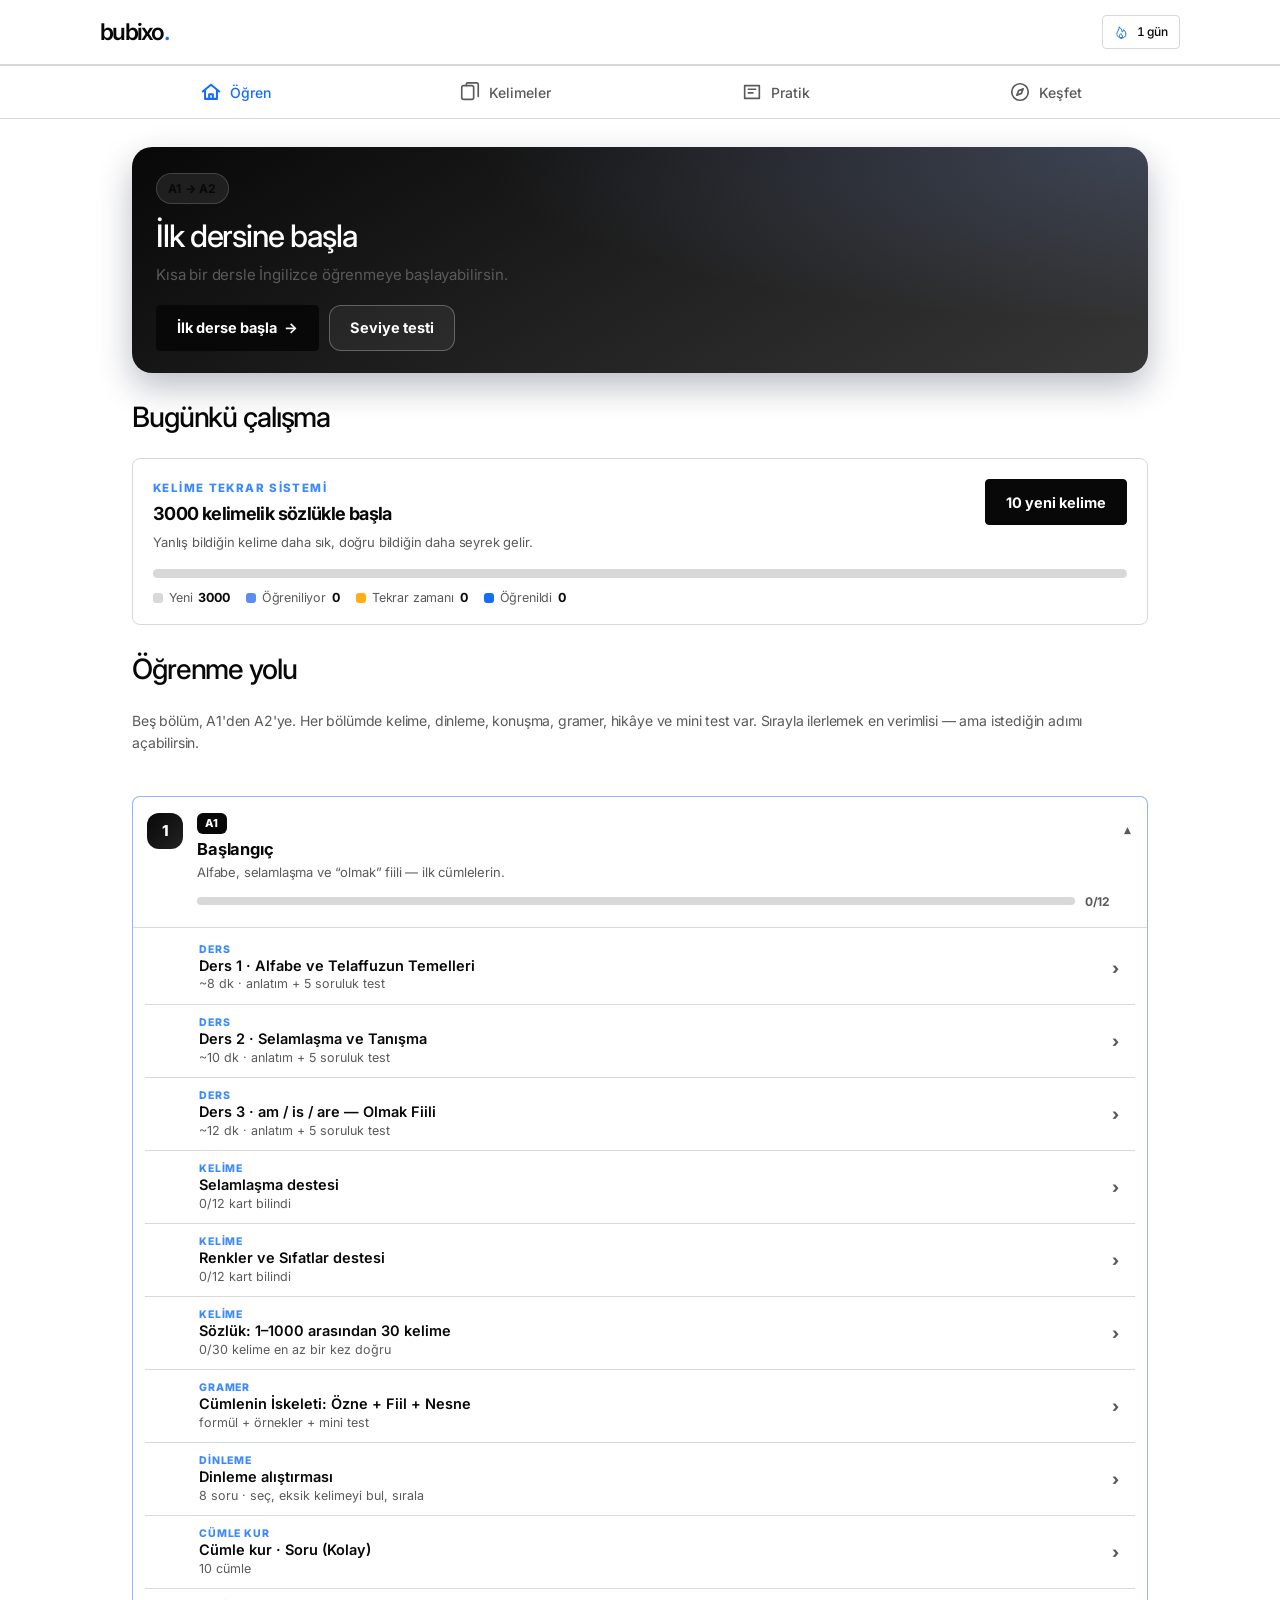
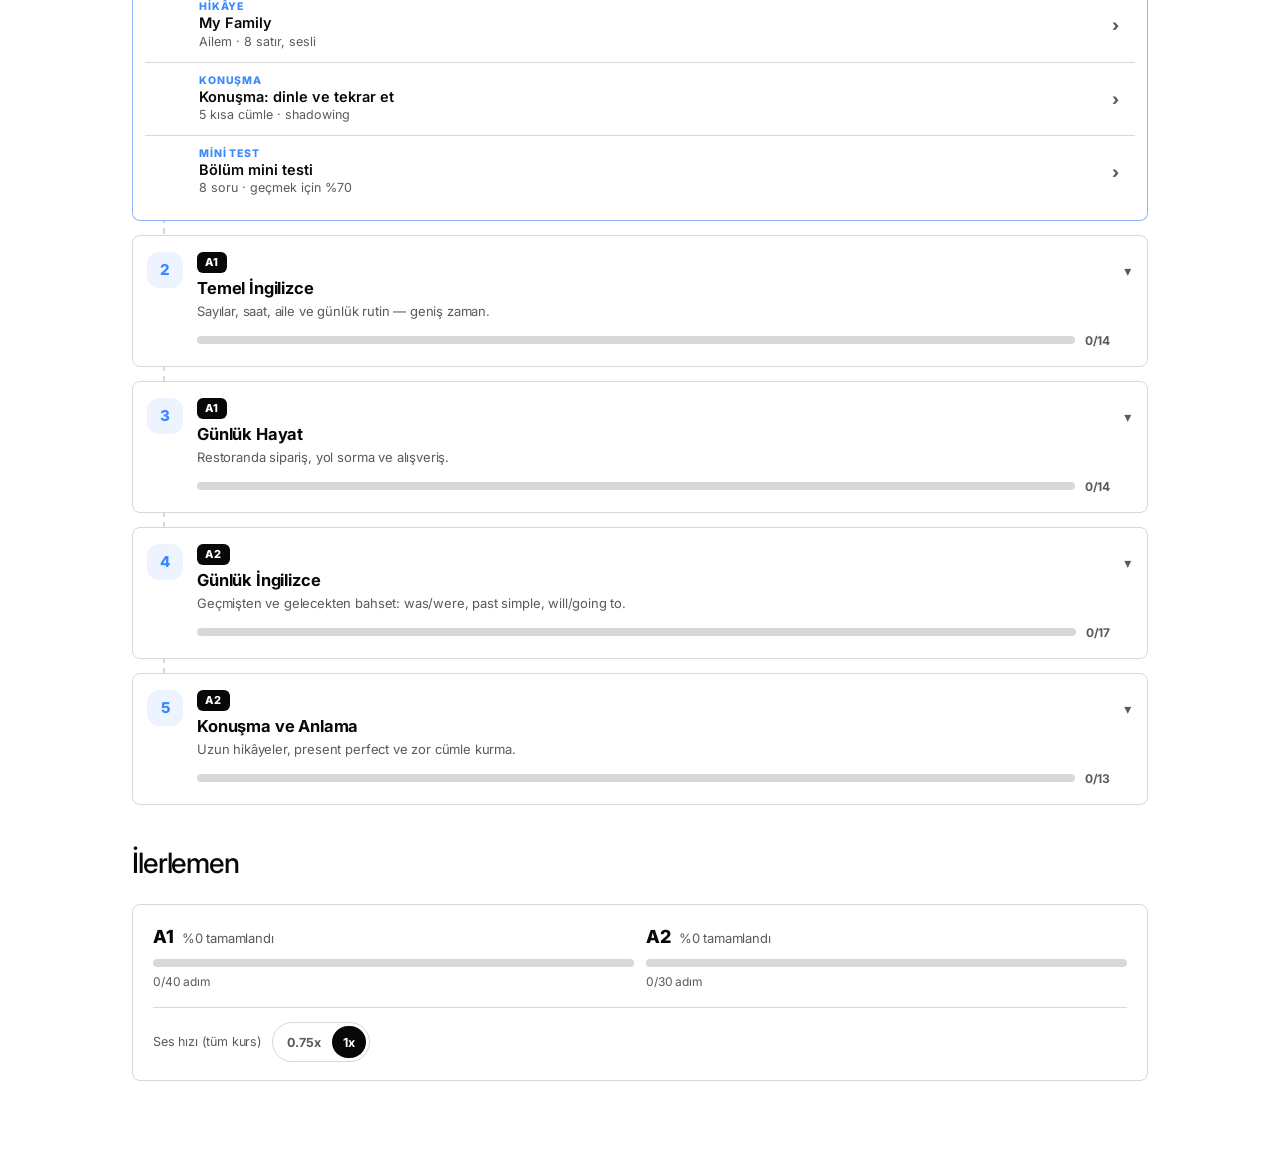
==== commit 178135de: "Remove header tagline beside Bubixo wordmark" ====
--- a/index.html
+++ b/index.html
@@ -48,7 +48,6 @@
     <div class="top-row">
       <a class="brand" href="#" aria-label="Bubixo ana sayfa" onclick="event.preventDefault();showView('yol')">
         <span class="brand-wordmark">bubixo<span class="brand-period">.</span></span>
-        <span class="brand-caption">İNGİLİZCE ÖĞREN</span>
       </a>
       <div class="streak" id="streak" aria-label="Günlük öğrenme serisi">
         <svg viewBox="0 0 24 24" aria-hidden="true"><path d="M12 21c4.2 0 7-2.8 7-6.6 0-2.5-1.2-4.4-3.8-6.8.1 2.2-1 3.1-2 3.7C13.1 7.6 11 4.9 8.1 3 8.8 7 6 9.2 5.1 12.1 3.8 16.5 6.5 21 12 21Z"/><path d="M12 21c-2 0-3.3-1.4-3.3-3.2 0-1.4.8-2.6 2.4-4.1.2 1.4 1.1 2.1 1.8 2.5 1.3 1.6.7 4.8-.9 4.8Z"/></svg>
--- a/kurs.css
+++ b/kurs.css
@@ -2401,3 +2401,86 @@
 @media (prefers-reduced-motion: reduce) {
   #v-kelime .words-searchbox, #v-kelime .dict-levels .lvl, #v-kelime .dict-row, #v-kelime .words-deck { transition: none; }
 }
+
+
+/* App header — restrained wordmark and compact learning streak. */
+.top {
+  padding: 15px clamp(18px, 4vw, 36px);
+  background: var(--bg);
+  color: var(--ink);
+  border-bottom: 1px solid var(--line);
+}
+.top-row {
+  width: 100%;
+  max-width: 1080px;
+  margin-inline: auto;
+  min-height: 34px;
+  display: flex;
+  align-items: center;
+  justify-content: space-between;
+  gap: 20px;
+}
+.top .brand {
+  display: inline-flex;
+  align-items: baseline;
+  flex-wrap: wrap;
+  gap: 9px;
+  color: var(--ink);
+  text-decoration: none;
+  font-size: inherit;
+  font-weight: inherit;
+  letter-spacing: normal;
+}
+.top .brand-wordmark {
+  color: var(--ink);
+  font-size: 23px;
+  line-height: 1;
+  font-weight: 600;
+  letter-spacing: -.075em;
+}
+.top .brand-period { color: var(--green); }
+.top .brand-caption {
+  color: var(--soft);
+  font-size: 10px;
+  line-height: 1;
+  font-weight: 500;
+  letter-spacing: .09em;
+}
+.top .streak {
+  margin-left: auto;
+  flex-shrink: 0;
+  display: inline-flex;
+  align-items: center;
+  justify-content: center;
+  gap: 8px;
+  min-height: 34px;
+  padding: 7px 11px;
+  border: 1px solid var(--line);
+  border-radius: 4px;
+  background: #fff;
+  color: var(--ink);
+  font-size: 12px;
+  line-height: 1;
+  font-weight: 500;
+  white-space: nowrap;
+  font-variant-numeric: tabular-nums;
+}
+.top .streak svg {
+  display: block;
+  width: 15px;
+  height: 15px;
+  fill: none;
+  stroke: var(--green);
+  stroke-width: 1.6;
+  stroke-linecap: round;
+  stroke-linejoin: round;
+}
+.top .streak-count { display: inline-block; }
+@media (max-width: 480px) {
+  .top { padding: 13px 16px; }
+  .top-row { gap: 10px; }
+  .top .brand { gap: 7px; }
+  .top .brand-wordmark { font-size: 21px; }
+  .top .brand-caption { font-size: 9px; }
+  .top .streak { min-height: 32px; padding: 7px 9px; gap: 6px; }
+}
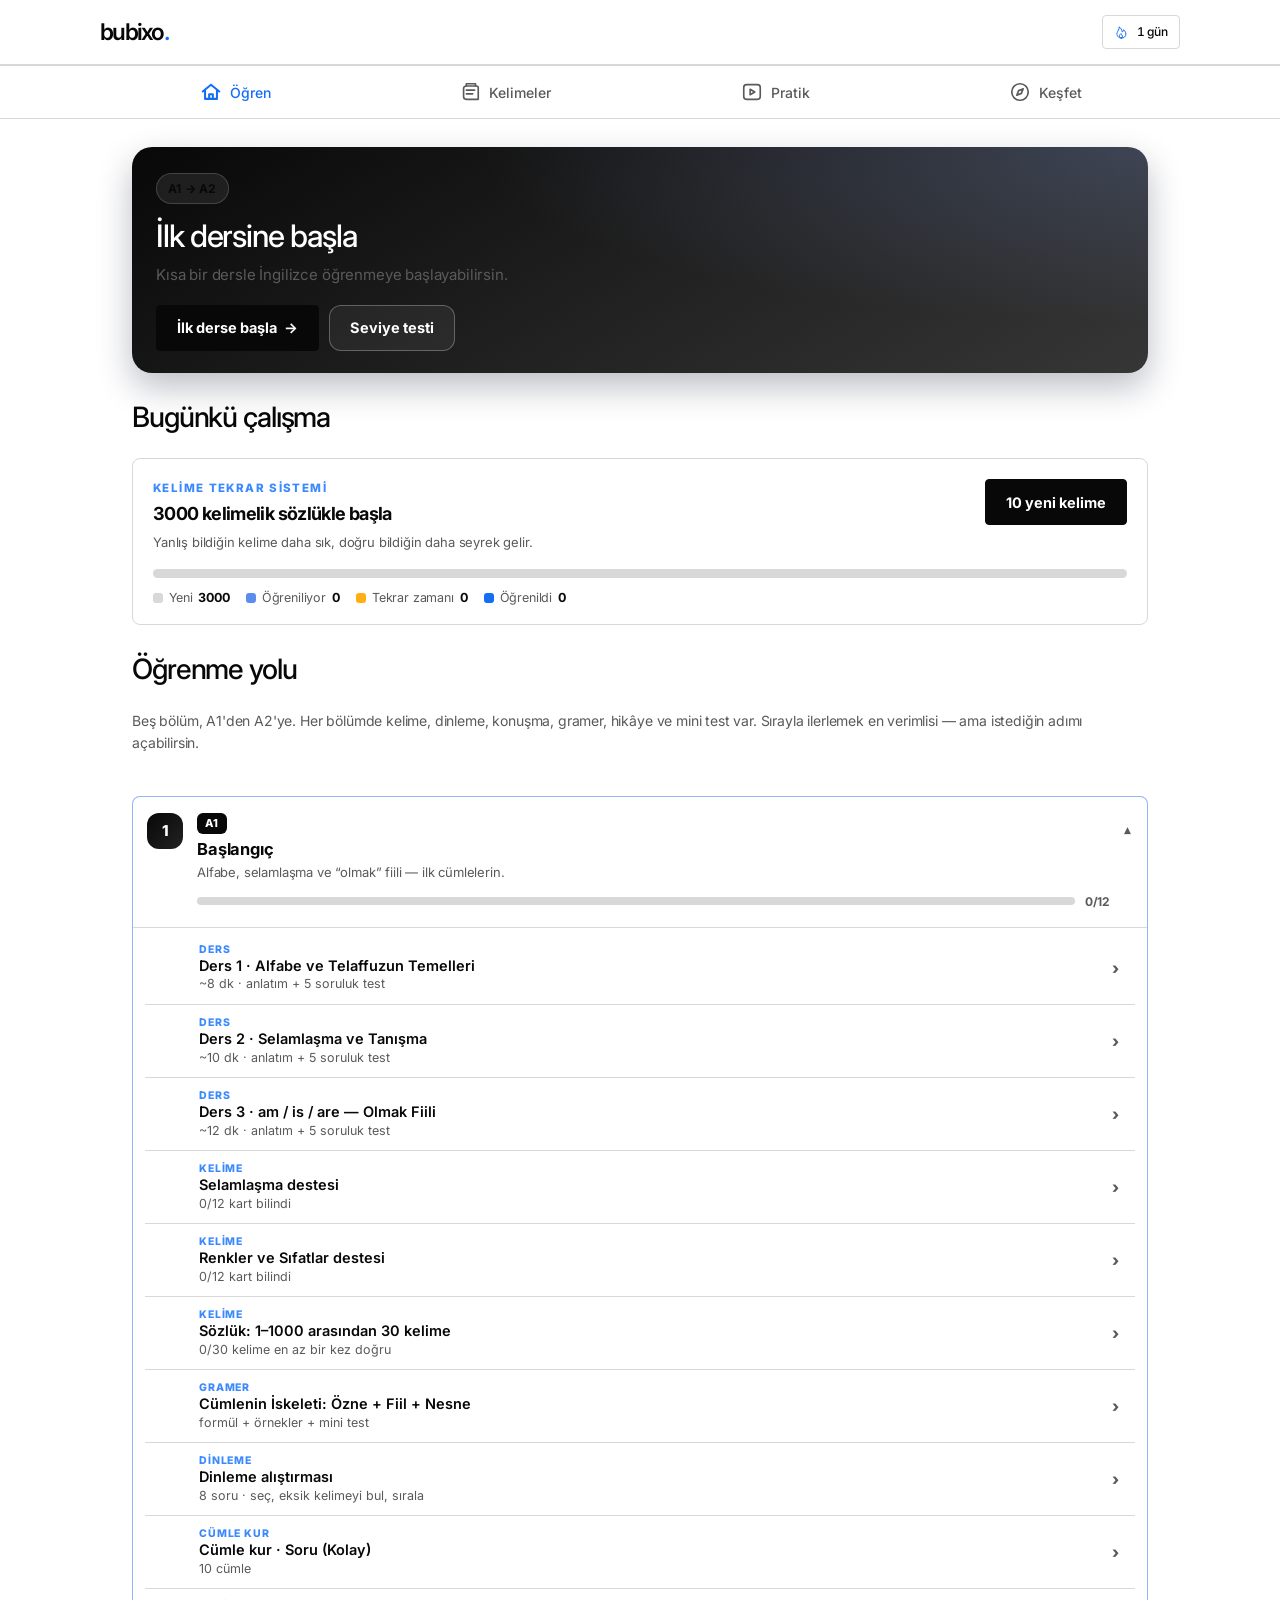
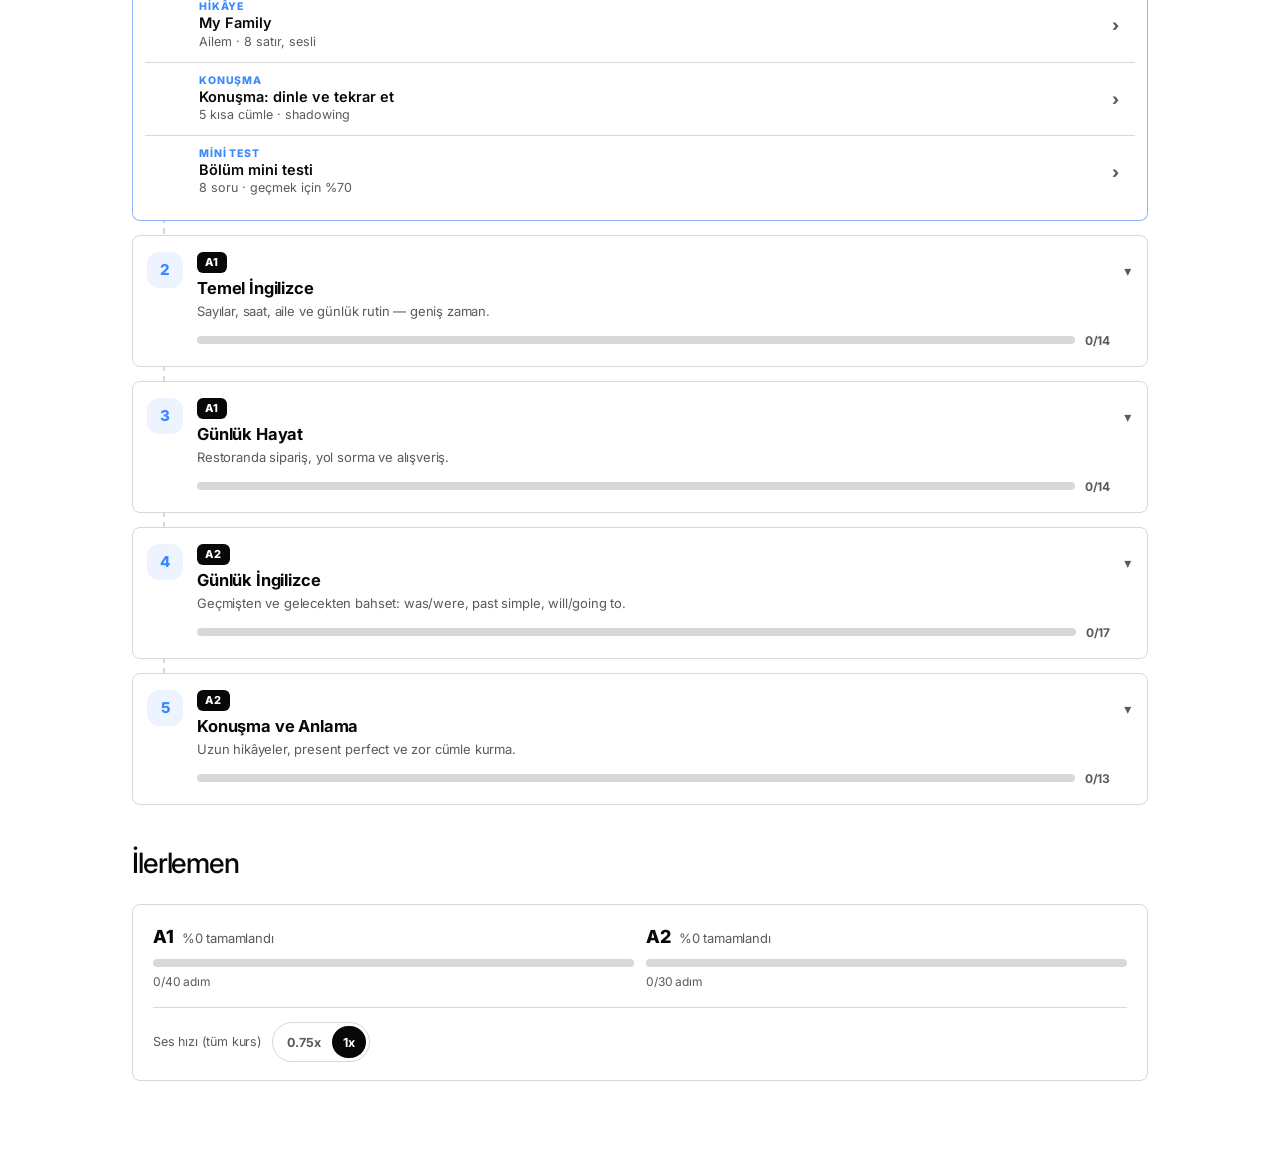
==== commit 4943540b: "Replace interface icons with consistent Iconsax-style outlines" ====
--- a/index.html
+++ b/index.html
@@ -57,10 +57,10 @@
   </header>
 
   <nav class="nav" id="nav" aria-label="Ana gezinme">
-    <button data-v="yol" class="on" aria-label="Öğren"><svg viewBox="0 0 24 24"><path d="M4 19V5a2 2 0 0 1 2-2h13v16H6a2 2 0 0 0-2 2zm0 0a2 2 0 0 0 2 2h13"/></svg>Öğren</button>
-    <button data-v="kelime" aria-label="Kelimeler"><svg viewBox="0 0 24 24"><rect x="3" y="5" width="13" height="15" rx="2"/><path d="M8 5V3.5A1.5 1.5 0 0 1 9.5 2H19a2 2 0 0 1 2 2v13"/></svg>Kelimeler</button>
-    <button data-v="pratik" aria-label="Pratik"><svg viewBox="0 0 24 24"><path d="M4 5h16v14H4zM8 9h8M8 13h5"/></svg>Pratik</button>
-    <button data-v="kesfet" aria-label="Keşfet"><svg viewBox="0 0 24 24"><circle cx="12" cy="12" r="9"/><path d="m15.5 8.5-2 5-5 2 2-5z"/></svg>Keşfet</button>
+    <button data-v="yol" class="on" aria-label="Öğren"><svg viewBox="0 0 24 24" aria-hidden="true"><path d="M3.5 5.5A2.5 2.5 0 0 1 6 3h14.5v16H6a2.5 2.5 0 0 0-2.5 2.5z"/><path d="M7.5 7h8M7.5 11h8M7.5 15h5"/></svg>Öğren</button>
+    <button data-v="kelime" aria-label="Kelimeler"><svg viewBox="0 0 24 24" aria-hidden="true"><path d="M8 5.5H19a2 2 0 0 1 2 2V20H8a3 3 0 0 1-3-3V8.5a3 3 0 0 1 3-3Z"/><path d="M8 5.5V3h10v2.5M8 10h9M8 14h7"/></svg>Kelimeler</button>
+    <button data-v="pratik" aria-label="Pratik"><svg viewBox="0 0 24 24" aria-hidden="true"><rect x="3" y="4" width="18" height="16" rx="3"/><path d="m10 9 5 3-5 3z"/></svg>Pratik</button>
+    <button data-v="kesfet" aria-label="Keşfet"><svg viewBox="0 0 24 24" aria-hidden="true"><circle cx="12" cy="12" r="9"/><path d="m15.5 8.5-2 5-5 2 2-5z"/></svg>Keşfet</button>
   </nav>  <main class="wrap">
     <section class="view" id="v-pratik"></section>
     <section class="view" id="v-kesfet"></section>
--- a/kurs.css
+++ b/kurs.css
@@ -2422,7 +2422,7 @@
 }
 .top .brand {
   display: inline-flex;
-  align-items: baseline;
+  align-items: center;
   flex-wrap: wrap;
   gap: 9px;
   color: var(--ink);
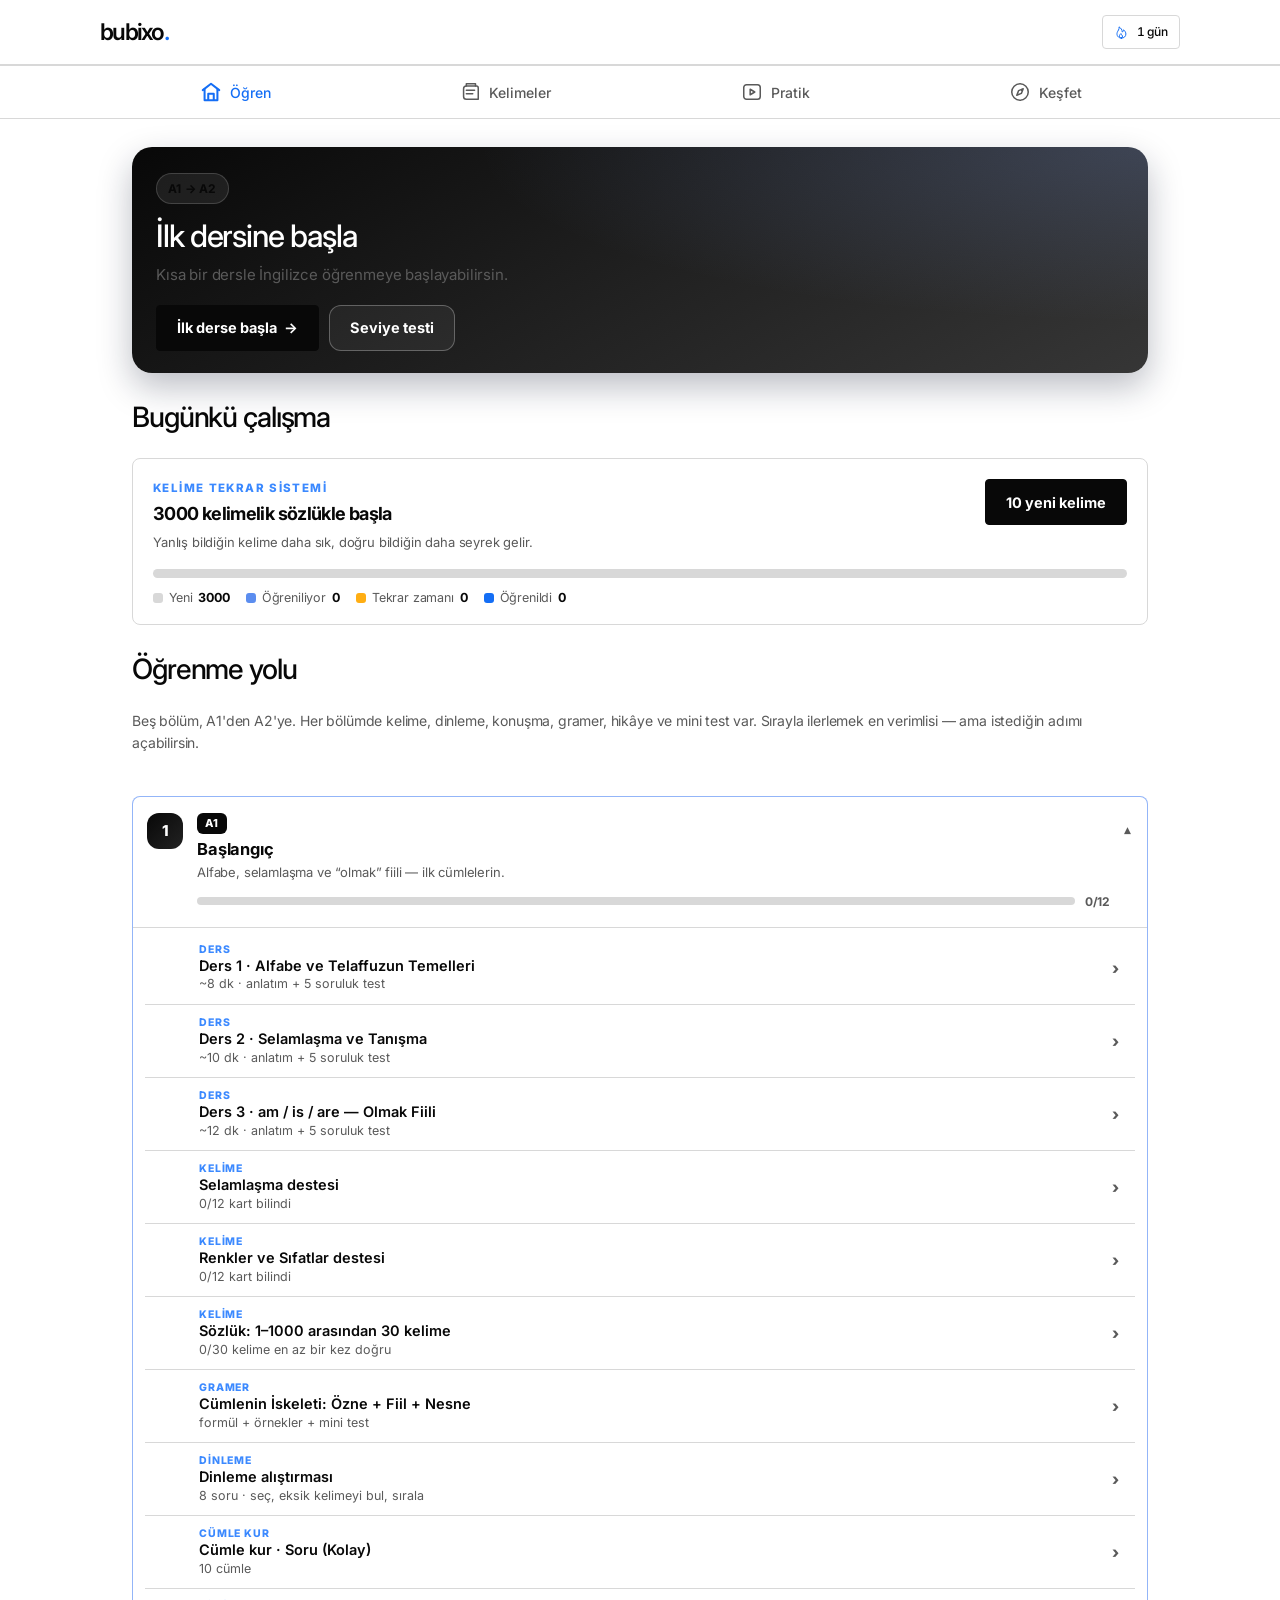
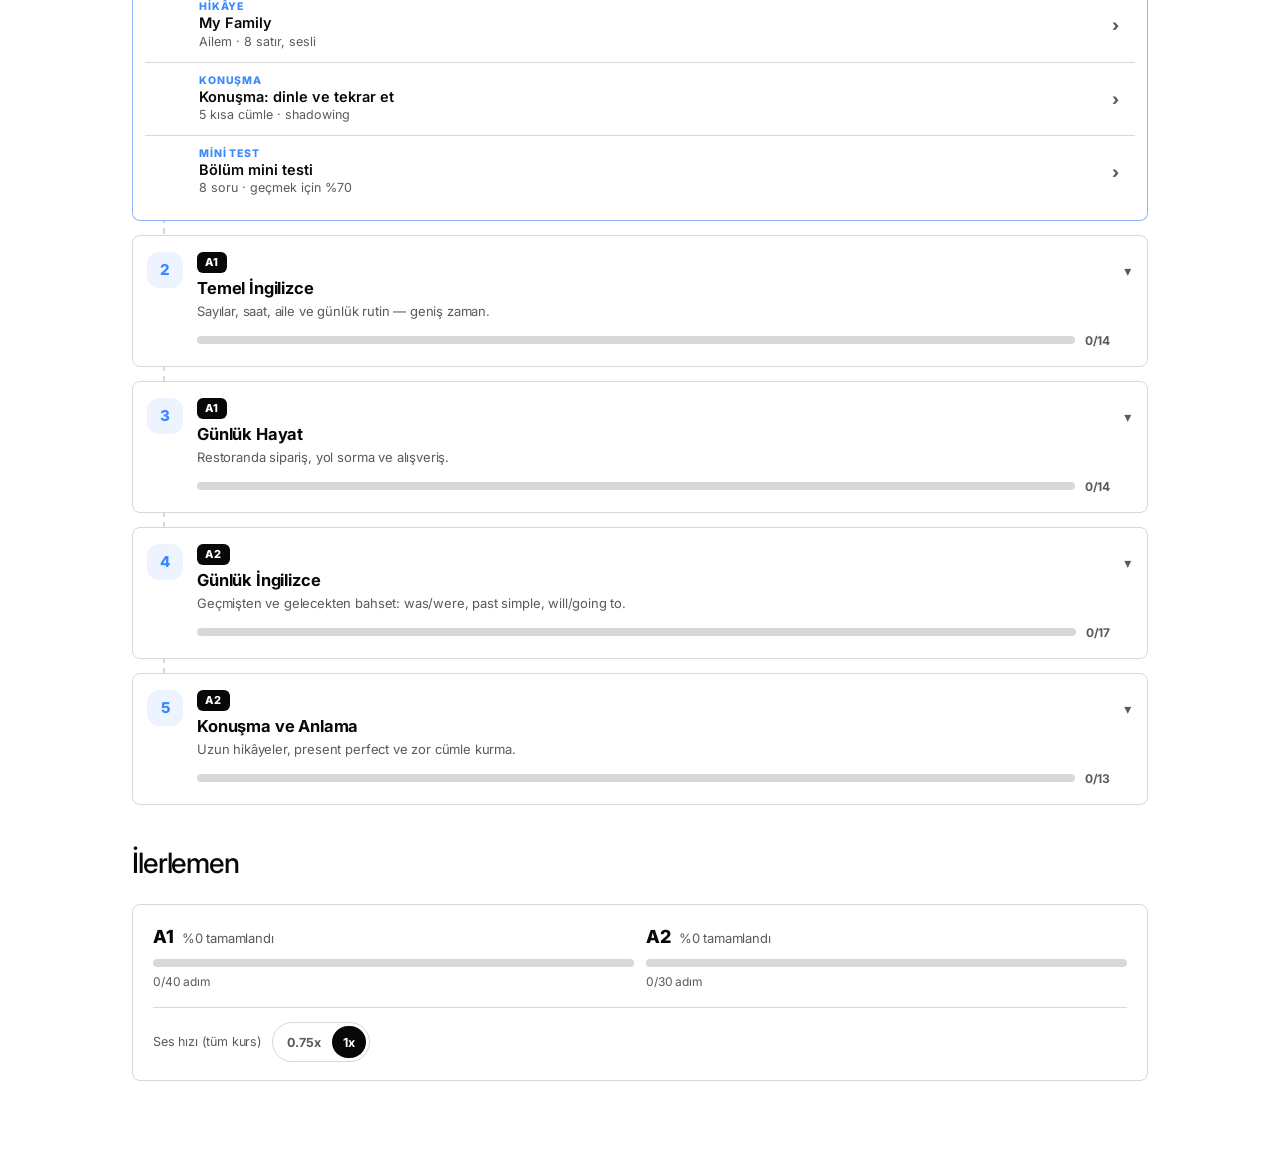
==== commit 84b2a940: "Fix absolute social preview image URLs and bump PWA cache version" ====
--- a/index.html
+++ b/index.html
@@ -30,14 +30,14 @@
   <meta property="og:title" content="Ücretsiz İngilizce Kursu — Sıfırdan 3000 Sesli Kelime">
   <meta property="og:description"
     content="Türkçe anlatımlı 10 ders, 12 sesli hikâye, 120 cümle kurma alıştırması, 4 resimli kelime oyunu ve 3000 kelimelik sesli sözlük. Üyelik yok, ücret yok.">
-  <meta property="og:image" content="assets/ingilizce-kapak-v2.jpg">
-  <meta property="og:image:secure_url" content="assets/ingilizce-kapak-v2.jpg">
+  <meta property="og:image" content="https://www.bubixo.com/ingilizce/assets/ingilizce-kapak-v2.jpg">
+  <meta property="og:image:secure_url" content="https://www.bubixo.com/ingilizce/assets/ingilizce-kapak-v2.jpg">
   <meta property="og:image:type" content="image/jpeg">
   <meta property="og:image:width" content="1200">
   <meta property="og:image:height" content="630">
   <meta property="og:image:alt" content="Bubixo İngilizce — sıfırdan İngilizce, üyelik olmadan">
   <meta name="twitter:card" content="summary_large_image">
-  <meta name="twitter:image" content="assets/ingilizce-kapak-v2.jpg">
+  <meta name="twitter:image" content="https://www.bubixo.com/ingilizce/assets/ingilizce-kapak-v2.jpg">
   <link rel="stylesheet" href="kurs.css">
   <link rel="stylesheet" href="yol.css">
 </head>
@@ -335,7 +335,7 @@
   <script src="stat.js"></script>
   <script src="yol.js"></script>
   <script>
-    window.BX_PWA_SURUM = "2";
+    window.BX_PWA_SURUM = "3";
     window.BX_VARLIK_KOK = "./";
     window.BX_STORE_KEY = "bx-eng";
     window.BX_KABUK = ["app.js", "ceviri.js", "stat.js", "ses.js", "data.js", "data2.js", "data5.js", "data6.js", "data7.js", "yol.js", "yol.css"];
@@ -358,7 +358,7 @@
   </script>
   <script src="pwa.js"></script>
   <script
-    type="application/ld+json">{"@context":"https://schema.org","@graph":[{"@type":"Course","@id":"https://www.bubixo.com/ingilizce/#course","name":"Ücretsiz İngilizce Kursu — Sıfırdan A1–A2","description":"Türkçe anlatımlı, tamamen ücretsiz İngilizce kursu: A1'den A2'ye beş bölümlük öğrenme yolu, 10 ders, 6 gramer konusu, 12 sesli hikâye, 120 cümle kurma alıştırması, 240 resimli kelimeyle 4 kelime oyunu, dinleme ve konuşma alıştırmaları, aralıklı tekrarlı 3000 kelimelik sesli sözlük. Üyelik ve ödeme yok.","url":"https://www.bubixo.com/ingilizce/","image":"assets/ingilizce-kapak-v2.jpg","inLanguage":"tr","teaches":["İngilizce","İngilizce kelime bilgisi","İngilizce gramer","İngilizce dinleme","İngilizce konuşma","İngilizce telaffuz"],"educationalLevel":"Başlangıç (A1–A2)","isAccessibleForFree":true,"isFamilyFriendly":true,"learningResourceType":["Ders","Alıştırma","Sözlük","Oyun","Hikâye","Dinleme alıştırması"],"courseCode":"BX-EN-A1A2","timeRequired":"PT110M","provider":{"@type":"Organization","name":"Bubixo","url":"https://www.bubixo.com/"},"offers":{"@type":"Offer","price":"0","priceCurrency":"TRY","availability":"https://schema.org/InStock","category":"Free","url":"https://www.bubixo.com/ingilizce/"},"hasCourseInstance":{"@type":"CourseInstance","courseMode":"online","courseWorkload":"PT110M","inLanguage":"tr","location":{"@type":"VirtualLocation","url":"https://www.bubixo.com/ingilizce/"},"instructor":{"@type":"Organization","name":"Bubixo"}},"syllabusSections":[{"@type":"Syllabus","position":1,"name":"Alfabe ve Telaffuzun Temelleri","timeRequired":"PT8M"},{"@type":"Syllabus","position":2,"name":"Selamlaşma ve Tanışma","timeRequired":"PT10M"},{"@type":"Syllabus","position":3,"name":"am / is / are — Olmak Fiili","timeRequired":"PT12M"},{"@type":"Syllabus","position":4,"name":"Sayılar, Günler ve Saat","timeRequired":"PT12M"},{"@type":"Syllabus","position":5,"name":"Ailem ve Sahiplik: my, your, have got","timeRequired":"PT11M"},{"@type":"Syllabus","position":6,"name":"Günlük Rutin — Geniş Zaman","timeRequired":"PT13M"},{"@type":"Syllabus","position":7,"name":"Restoranda: Sipariş ve Rica","timeRequired":"PT11M"},{"@type":"Syllabus","position":8,"name":"Yol Sorma ve Yön Tarifi","timeRequired":"PT11M"},{"@type":"Syllabus","position":9,"name":"Alışveriş: Fiyat Sorma ve Beden","timeRequired":"PT10M"},{"@type":"Syllabus","position":10,"name":"Geçmişten Bahsetme: was / were","timeRequired":"PT12M"}],"hasPart":[{"@type":"LearningResource","name":"3000 kelimelik sesli İngilizce sözlük","url":"https://www.bubixo.com/ingilizce/kelimeler/","learningResourceType":"Sözlük","isAccessibleForFree":true},{"@type":"LearningResource","name":"Cümle Kur — 120 İngilizce cümle","url":"https://www.bubixo.com/ingilizce/cumle-kur/","learningResourceType":"Alıştırma","educationalLevel":"A1–A2","isAccessibleForFree":true},{"@type":"LearningResource","name":"Kelime oyunları — 240 resimli kelime","url":"https://www.bubixo.com/ingilizce/oyunlar/","learningResourceType":"Oyun","educationalLevel":"A1","isAccessibleForFree":true},{"@type":"LearningResource","name":"İngilizce telaffuz pratiği","url":"https://www.bubixo.com/ingilizce/telaffuz/","learningResourceType":"Alıştırma","isAccessibleForFree":true},{"@type":"LearningResource","name":"Her gün bir İngilizce cümle","url":"https://www.bubixo.com/ingilizce/her-gun/","learningResourceType":"Alıştırma","isAccessibleForFree":true}]},{"@type":"FAQPage","@id":"https://www.bubixo.com/ingilizce/#faq","mainEntity":[{"@type":"Question","name":"İngilizce kursu gerçekten ücretsiz mi?","acceptedAnswer":{"@type":"Answer","text":"Evet. Kursun tamamı — 10 ders, 3000 kelimelik sesli sözlük, gramer anlatımları, oyunlar ve telaffuz pratiği — ücretsizdir. Deneme süresi, kredi kartı, gizli paket ya da \"premium\" kilidi yoktur. Sayfada reklam da göstermiyoruz."}},{"@type":"Question","name":"Üye olmam ya da e-posta vermem gerekiyor mu?","acceptedAnswer":{"@type":"Answer","text":"Hayır. Kayıt ekranı yoktur; sayfayı açtığınız anda derse başlayabilirsiniz. Sizden ad, e-posta veya telefon istemiyoruz."}},{"@type":"Question","name":"İlerlemem nerede saklanıyor?","acceptedAnswer":{"@type":"Answer","text":"İlerlemeniz sunucuda değil, kullandığınız tarayıcının kendi hafızasında (localStorage) tutulur. Bu yüzden aynı cihaz ve aynı tarayıcıyla devam ettiğinizde kaldığınız yerden ilerlersiniz; başka bir cihaza otomatik aktarılmaz. Tarayıcı verilerini temizlerseniz ilerleme de silinir."}},{"@type":"Question","name":"Kelimelerin sesi nereden geliyor?","acceptedAnswer":{"@type":"Answer","text":"Kursun cümleleri, hikâyeleri ve 3000 kelimelik sözlüğün tamamı önceden kaydedilmiş doğal İngilizce seslerle seslendirildi; bağlantı yavaşsa ya da bir kayıt yüklenemezse tarayıcının kendi İngilizce seslendirmesi devreye girer. Her seste hızı 0.75x'e düşürebilirsiniz. Telaffuz pratiği bölümünde mikrofonla söylediğiniz kelimeyi tarayıcı tanımaya çalışır."}},{"@type":"Question","name":"Seviyemi nasıl belirlerim?","acceptedAnswer":{"@type":"Answer","text":"Kursun panelindeki “Seviye Testi” 15 sorudan oluşur ve beş bölümün her birinden kolaydan zora sorular sorar. Sonuç ilerlemenize işlenmez; yalnızca hangi bölümden başlamanın mantıklı olduğunu önerir. Testi istediğiniz zaman yeniden çözebilirsiniz."}},{"@type":"Question","name":"Kurs hangi seviyeye kadar götürüyor?","acceptedAnswer":{"@type":"Answer","text":"Hedef seviye A1–A2, yani başlangıç ve temel seviyedir. Sıfırdan başlayan biri; kendini tanıtacak, saat ve fiyat soracak, yol tarifi isteyecek, restoranda sipariş verecek ve geçmişten basit cümlelerle bahsedecek düzeye gelir."}},{"@type":"Question","name":"Ne kadar sürede bitirebilirim?","acceptedAnswer":{"@type":"Answer","text":"Derslerin toplam anlatım süresi yaklaşık 110 dakikadır. Günde 10 dakika ayıran biri dersleri iki haftada bitirir; asıl zaman 3000 kelimelik sözlükte ve tekrar yaparken geçer. Acele etmeden, her gün az ve düzenli çalışmak en iyi sonucu verir."}},{"@type":"Question","name":"Telefonda çalışır mı, uygulama indirmem gerekir mi?","acceptedAnswer":{"@type":"Answer","text":"Telefon, tablet ve bilgisayarda tarayıcıdan çalışır. İndirilecek bir uygulama yoktur; adresi açmanız yeterli."}},{"@type":"Question","name":"Sertifika veriliyor mu?","acceptedAnswer":{"@type":"Answer","text":"Hayır. Bu kurs sertifika vermez; amacı sınav belgesi değil, günlük hayatta kullanabileceğiniz temel İngilizceyi ücretsiz kazandırmaktır."}}]},{"@type":"BreadcrumbList","@id":"https://www.bubixo.com/ingilizce/#breadcrumb","itemListElement":[{"@type":"ListItem","position":1,"name":"Bubixo","item":"https://www.bubixo.com/"},{"@type":"ListItem","position":2,"name":"Ücretsiz İngilizce Kursu","item":"https://www.bubixo.com/ingilizce/"}]},{"@type":"WebPage","@id":"https://www.bubixo.com/ingilizce/#webpage","url":"https://www.bubixo.com/ingilizce/","name":"Ücretsiz İngilizce Kursu","inLanguage":"tr","isPartOf":{"@type":"WebSite","name":"Bubixo","url":"https://www.bubixo.com/"},"primaryImageOfPage":{"@type":"ImageObject","url":"assets/ingilizce-kapak-v2.jpg","width":1200,"height":630},"about":{"@id":"https://www.bubixo.com/ingilizce/#course"}}]}</script>
+    type="application/ld+json">{"@context":"https://schema.org","@graph":[{"@type":"Course","@id":"https://www.bubixo.com/ingilizce/#course","name":"Ücretsiz İngilizce Kursu — Sıfırdan A1–A2","description":"Türkçe anlatımlı, tamamen ücretsiz İngilizce kursu: A1'den A2'ye beş bölümlük öğrenme yolu, 10 ders, 6 gramer konusu, 12 sesli hikâye, 120 cümle kurma alıştırması, 240 resimli kelimeyle 4 kelime oyunu, dinleme ve konuşma alıştırmaları, aralıklı tekrarlı 3000 kelimelik sesli sözlük. Üyelik ve ödeme yok.","url":"https://www.bubixo.com/ingilizce/","image":"https://www.bubixo.com/ingilizce/assets/ingilizce-kapak-v2.jpg","inLanguage":"tr","teaches":["İngilizce","İngilizce kelime bilgisi","İngilizce gramer","İngilizce dinleme","İngilizce konuşma","İngilizce telaffuz"],"educationalLevel":"Başlangıç (A1–A2)","isAccessibleForFree":true,"isFamilyFriendly":true,"learningResourceType":["Ders","Alıştırma","Sözlük","Oyun","Hikâye","Dinleme alıştırması"],"courseCode":"BX-EN-A1A2","timeRequired":"PT110M","provider":{"@type":"Organization","name":"Bubixo","url":"https://www.bubixo.com/"},"offers":{"@type":"Offer","price":"0","priceCurrency":"TRY","availability":"https://schema.org/InStock","category":"Free","url":"https://www.bubixo.com/ingilizce/"},"hasCourseInstance":{"@type":"CourseInstance","courseMode":"online","courseWorkload":"PT110M","inLanguage":"tr","location":{"@type":"VirtualLocation","url":"https://www.bubixo.com/ingilizce/"},"instructor":{"@type":"Organization","name":"Bubixo"}},"syllabusSections":[{"@type":"Syllabus","position":1,"name":"Alfabe ve Telaffuzun Temelleri","timeRequired":"PT8M"},{"@type":"Syllabus","position":2,"name":"Selamlaşma ve Tanışma","timeRequired":"PT10M"},{"@type":"Syllabus","position":3,"name":"am / is / are — Olmak Fiili","timeRequired":"PT12M"},{"@type":"Syllabus","position":4,"name":"Sayılar, Günler ve Saat","timeRequired":"PT12M"},{"@type":"Syllabus","position":5,"name":"Ailem ve Sahiplik: my, your, have got","timeRequired":"PT11M"},{"@type":"Syllabus","position":6,"name":"Günlük Rutin — Geniş Zaman","timeRequired":"PT13M"},{"@type":"Syllabus","position":7,"name":"Restoranda: Sipariş ve Rica","timeRequired":"PT11M"},{"@type":"Syllabus","position":8,"name":"Yol Sorma ve Yön Tarifi","timeRequired":"PT11M"},{"@type":"Syllabus","position":9,"name":"Alışveriş: Fiyat Sorma ve Beden","timeRequired":"PT10M"},{"@type":"Syllabus","position":10,"name":"Geçmişten Bahsetme: was / were","timeRequired":"PT12M"}],"hasPart":[{"@type":"LearningResource","name":"3000 kelimelik sesli İngilizce sözlük","url":"https://www.bubixo.com/ingilizce/kelimeler/","learningResourceType":"Sözlük","isAccessibleForFree":true},{"@type":"LearningResource","name":"Cümle Kur — 120 İngilizce cümle","url":"https://www.bubixo.com/ingilizce/cumle-kur/","learningResourceType":"Alıştırma","educationalLevel":"A1–A2","isAccessibleForFree":true},{"@type":"LearningResource","name":"Kelime oyunları — 240 resimli kelime","url":"https://www.bubixo.com/ingilizce/oyunlar/","learningResourceType":"Oyun","educationalLevel":"A1","isAccessibleForFree":true},{"@type":"LearningResource","name":"İngilizce telaffuz pratiği","url":"https://www.bubixo.com/ingilizce/telaffuz/","learningResourceType":"Alıştırma","isAccessibleForFree":true},{"@type":"LearningResource","name":"Her gün bir İngilizce cümle","url":"https://www.bubixo.com/ingilizce/her-gun/","learningResourceType":"Alıştırma","isAccessibleForFree":true}]},{"@type":"FAQPage","@id":"https://www.bubixo.com/ingilizce/#faq","mainEntity":[{"@type":"Question","name":"İngilizce kursu gerçekten ücretsiz mi?","acceptedAnswer":{"@type":"Answer","text":"Evet. Kursun tamamı — 10 ders, 3000 kelimelik sesli sözlük, gramer anlatımları, oyunlar ve telaffuz pratiği — ücretsizdir. Deneme süresi, kredi kartı, gizli paket ya da \"premium\" kilidi yoktur. Sayfada reklam da göstermiyoruz."}},{"@type":"Question","name":"Üye olmam ya da e-posta vermem gerekiyor mu?","acceptedAnswer":{"@type":"Answer","text":"Hayır. Kayıt ekranı yoktur; sayfayı açtığınız anda derse başlayabilirsiniz. Sizden ad, e-posta veya telefon istemiyoruz."}},{"@type":"Question","name":"İlerlemem nerede saklanıyor?","acceptedAnswer":{"@type":"Answer","text":"İlerlemeniz sunucuda değil, kullandığınız tarayıcının kendi hafızasında (localStorage) tutulur. Bu yüzden aynı cihaz ve aynı tarayıcıyla devam ettiğinizde kaldığınız yerden ilerlersiniz; başka bir cihaza otomatik aktarılmaz. Tarayıcı verilerini temizlerseniz ilerleme de silinir."}},{"@type":"Question","name":"Kelimelerin sesi nereden geliyor?","acceptedAnswer":{"@type":"Answer","text":"Kursun cümleleri, hikâyeleri ve 3000 kelimelik sözlüğün tamamı önceden kaydedilmiş doğal İngilizce seslerle seslendirildi; bağlantı yavaşsa ya da bir kayıt yüklenemezse tarayıcının kendi İngilizce seslendirmesi devreye girer. Her seste hızı 0.75x'e düşürebilirsiniz. Telaffuz pratiği bölümünde mikrofonla söylediğiniz kelimeyi tarayıcı tanımaya çalışır."}},{"@type":"Question","name":"Seviyemi nasıl belirlerim?","acceptedAnswer":{"@type":"Answer","text":"Kursun panelindeki “Seviye Testi” 15 sorudan oluşur ve beş bölümün her birinden kolaydan zora sorular sorar. Sonuç ilerlemenize işlenmez; yalnızca hangi bölümden başlamanın mantıklı olduğunu önerir. Testi istediğiniz zaman yeniden çözebilirsiniz."}},{"@type":"Question","name":"Kurs hangi seviyeye kadar götürüyor?","acceptedAnswer":{"@type":"Answer","text":"Hedef seviye A1–A2, yani başlangıç ve temel seviyedir. Sıfırdan başlayan biri; kendini tanıtacak, saat ve fiyat soracak, yol tarifi isteyecek, restoranda sipariş verecek ve geçmişten basit cümlelerle bahsedecek düzeye gelir."}},{"@type":"Question","name":"Ne kadar sürede bitirebilirim?","acceptedAnswer":{"@type":"Answer","text":"Derslerin toplam anlatım süresi yaklaşık 110 dakikadır. Günde 10 dakika ayıran biri dersleri iki haftada bitirir; asıl zaman 3000 kelimelik sözlükte ve tekrar yaparken geçer. Acele etmeden, her gün az ve düzenli çalışmak en iyi sonucu verir."}},{"@type":"Question","name":"Telefonda çalışır mı, uygulama indirmem gerekir mi?","acceptedAnswer":{"@type":"Answer","text":"Telefon, tablet ve bilgisayarda tarayıcıdan çalışır. İndirilecek bir uygulama yoktur; adresi açmanız yeterli."}},{"@type":"Question","name":"Sertifika veriliyor mu?","acceptedAnswer":{"@type":"Answer","text":"Hayır. Bu kurs sertifika vermez; amacı sınav belgesi değil, günlük hayatta kullanabileceğiniz temel İngilizceyi ücretsiz kazandırmaktır."}}]},{"@type":"BreadcrumbList","@id":"https://www.bubixo.com/ingilizce/#breadcrumb","itemListElement":[{"@type":"ListItem","position":1,"name":"Bubixo","item":"https://www.bubixo.com/"},{"@type":"ListItem","position":2,"name":"Ücretsiz İngilizce Kursu","item":"https://www.bubixo.com/ingilizce/"}]},{"@type":"WebPage","@id":"https://www.bubixo.com/ingilizce/#webpage","url":"https://www.bubixo.com/ingilizce/","name":"Ücretsiz İngilizce Kursu","inLanguage":"tr","isPartOf":{"@type":"WebSite","name":"Bubixo","url":"https://www.bubixo.com/"},"primaryImageOfPage":{"@type":"ImageObject","url":"https://www.bubixo.com/ingilizce/assets/ingilizce-kapak-v2.jpg","width":1200,"height":630},"about":{"@id":"https://www.bubixo.com/ingilizce/#course"}}]}</script>
   <!-- bx-cartoon v1 ins=0 skip=2 --><!-- bx-eqrow v1 ins=0 skip=2 --><!-- bx-strow v1 ins=0 skip=2 --><!-- bx-ptrow v1 ins=0 skip=2 --><!-- bx-iqrow v1 ins=0 skip=2 --><!-- bx-passportrow v1 ins=0 skip=2 --><!-- bx-newrows v1 ins=0 skip=3 --><!-- bx-calccat v1 ins=0 anchor0 --><!-- bx-tools3 v1 ins=0 --><!-- bx-vidcrop v1 ran=1 len=31518 ins=0 anchor0 --><!-- bx-spellcheck v1 ran=1 len=31570 ins=0 anchor0 --><!-- bx-translate v1 ran=1 len=31625 ins=0 anchor0 --><!-- bx-meme v1 ran=1 len=31679 ins=0 anchor0 --><!-- bx-collage v1 ran=1 len=31728 ins=0 anchor0 --><!-- bx-videogif v1 ran=1 len=31780 ins=0 anchor0 --><!-- bx-audiocutter v1 ran=1 len=31833 ins=0 anchor0 --><!-- bx-signpdf v1 ran=1 len=31889 ins=0 anchor0 --><!-- bx-upscaler v1 ran=1 len=31941 ins=0 anchor0 --><!-- bx-ocrvocal v1 ran=1 len=31994 ins=0 c5_t=anchor0 c4_t=anchor0 c2_t=anchor0 --><!-- bx-imgtools v1 ran=1 len=32078 anchor=0 ins=0 --><!-- bx-vstools2 v1 ran=1 len=32132 anchor=0 ins=0 --><!-- bx-vstools v2 ran=1 len=32186 anchor=0 ins=0 --><!-- bx-paudio v1 ran=1 len=32239 anchor=0 ins=0 --><!-- bx-vcomp v4 ran=1 len=32291 match=0 ins=0 --><!-- bx-agrow v1 ins=0 skip=2 -->
 </body>
 
--- a/kurs.css
+++ b/kurs.css
@@ -2484,3 +2484,24 @@
   .top .brand-caption { font-size: 9px; }
   .top .streak { min-height: 32px; padding: 7px 9px; gap: 6px; }
 }
+
+
+/* Iconsax-style outline icon system — consistent stroke and sizing. */
+.top .streak svg,
+.nav button svg,
+.hub-icon svg,
+.game-icon svg,
+.words-searchbox > svg,
+.spk svg,
+.bigspk svg,
+.mic svg,
+.yl-btn svg,
+.yl-mic svg {
+  fill: none;
+  stroke: currentColor;
+  stroke-width: 1.6;
+  stroke-linecap: round;
+  stroke-linejoin: round;
+}
+.top .streak svg { stroke: var(--green); }
+.nav button svg { stroke-width: 1.65; }
